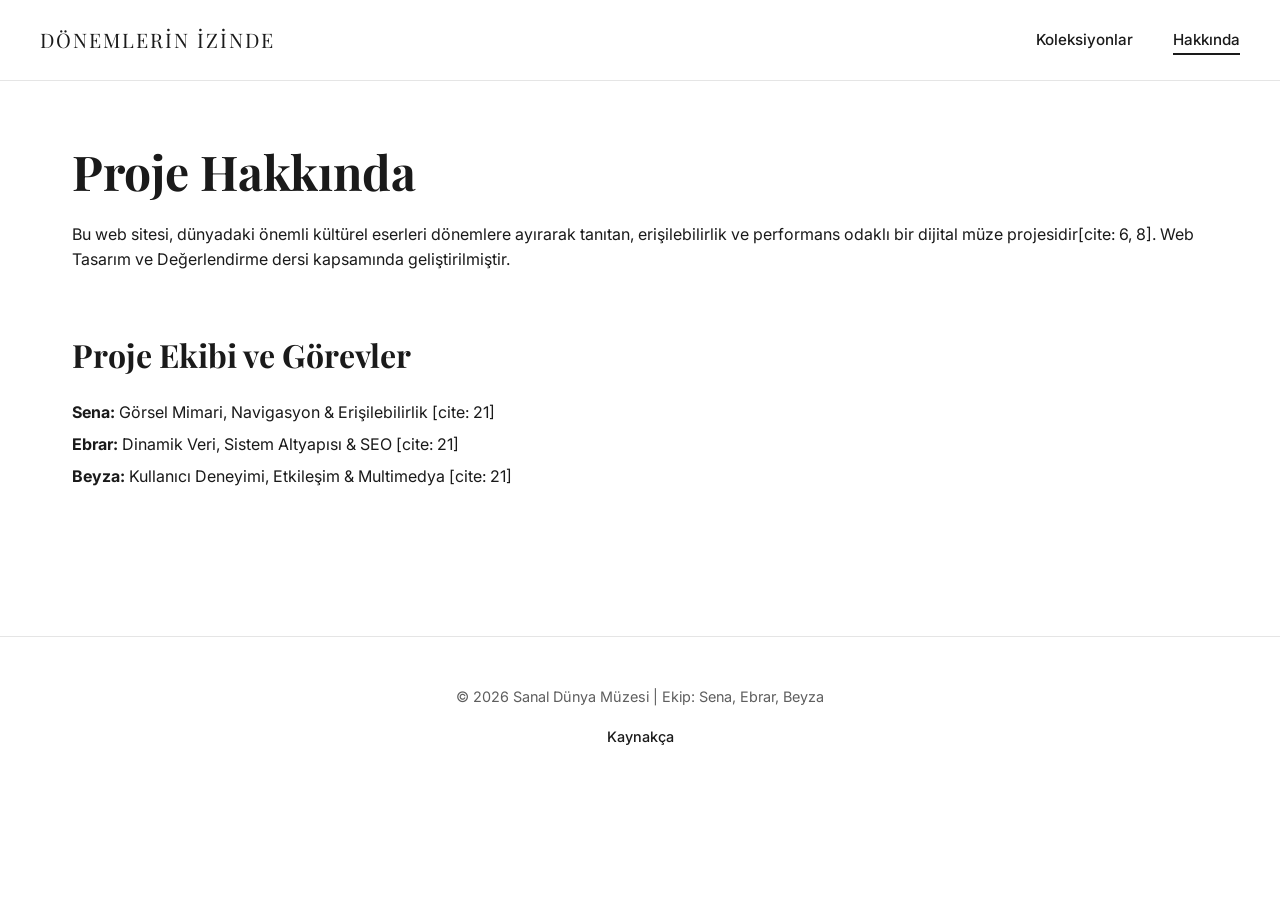
==== about.html @ 8655c143 "feat: HTML iskeleti- CSS tasarımı eklendi" ====
<!DOCTYPE html>
<html lang="tr">
<head>
    <meta charset="UTF-8">
    <meta name="viewport" content="width=device-width, initial-scale=1.0">
    <title>Hakkında - Sanal Dünya Müzesi</title>
    <link rel="stylesheet" href="style.css">
</head>
<body>

    <a href="#main-content" class="skip-link">İçeriğe Atla</a>

    <header class="main-header">
        <nav class="nav-container">
            <div class="logo">DÖNEMLERİN İZİNDE</div>
            <ul class="nav-links">
                <li><a href="index.html">Koleksiyonlar</a></li>
                <li><a href="about.html" class="active">Hakkında</a></li>
            </ul>
        </nav>
    </header>

    <main id="main-content" class="container" style="padding-top: 4rem;">
        
        <section class="about-section">
            <h1 class="serif-title">Proje Hakkında</h1>
            <p class="artifact-description">
                Bu web sitesi, dünyadaki önemli kültürel eserleri dönemlere ayırarak tanıtan, 
                erişilebilirlik ve performans odaklı bir dijital müze projesidir[cite: 6, 8]. 
                Web Tasarım ve Değerlendirme dersi kapsamında geliştirilmiştir.
            </p>
        </section>

        <section class="about-section" style="margin-top: 4rem; margin-bottom: 4rem;">
            <h2 class="serif-title" style="font-size: 2rem;">Proje Ekibi ve Görevler</h2>
            <ul class="team-list" style="list-style: none; margin-top: 1rem; line-height: 2;">
                <li><strong>Sena:</strong> Görsel Mimari, Navigasyon & Erişilebilirlik [cite: 21]</li>
                <li><strong>Ebrar:</strong> Dinamik Veri, Sistem Altyapısı & SEO [cite: 21]</li>
                <li><strong>Beyza:</strong> Kullanıcı Deneyimi, Etkileşim & Multimedya [cite: 21]</li>
            </ul>
        </section>
        
    </main>

    <footer class="footer">
        <div class="container">
            <p>© 2026 Sanal Dünya Müzesi | Ekip: Sena, Ebrar, Beyza</p>
            <div class="footer-links">
                <a href="sources.html">Kaynakça</a>
            </div>
        </div>
    </footer>

</body>
</html>
---- style.css ----
/* ==========================================================================
   1. KÖK DEĞİŞKENLER VE TİPOGRAFİ (Sena'nın Renk ve Font Kararları)
   ========================================================================== */
@import url('https://fonts.googleapis.com/css2?family=Inter:wght@400;500&family=Playfair+Display:wght@600;700&display=swap');

:root {
    /* Renk Paleti: Google Arts & Culture tarzı minimalist ve yüksek kontrastlı */
    --bg-color: #ffffff;         /* Arka plan: Temiz beyaz */
    --text-color: #1a1a1a;       /* Metin: Koyu gri/siyah (Yüksek kontrast) */
    --text-muted: #5e5e5e;       /* Açıklamalar için ikincil gri */
    --border-color: #e5e5e5;     /* Hafif ayırıcı çizgiler */
    --focus-color: #0b57d0;      /* Erişilebilirlik (Focus) için mavi */

    /* Tipografi: Müze hissi için Serif (Başlık), Okunabilirlik için Sans-Serif (Metin) */
    --font-heading: 'Playfair Display', serif;
    --font-body: 'Inter', sans-serif;
}

/* ==========================================================================
   2. SIFIRLAMA (RESET) VE ERİŞİLEBİLİRLİK TEMELLERİ (WCAG)
   ========================================================================== */
* {
    margin: 0;
    padding: 0;
    box-sizing: border-box;
}

body {
    background-color: var(--bg-color);
    color: var(--text-color);
    font-family: var(--font-body);
    font-size: 16px; /* Mobilde okunabilirlik sınırı */
    line-height: 1.6;
    overflow-x: hidden; /* Taşma ve yatay kaydırma kesinlikle yasak */
}

/* Klavye Gezintisi (Focus Stili): Erişilebilirlik puanı için kritik! */
*:focus-visible {
    outline: 3px solid var(--focus-color);
    outline-offset: 4px;
}

/* İçeriğe Atla Linki (Sadece Tab ile basıldığında görünür) */
.skip-link {
    position: absolute;
    top: -100px;
    left: 20px;
    background-color: var(--text-color);
    color: var(--bg-color);
    padding: 12px 24px;
    font-weight: 500;
    z-index: 9999;
    text-decoration: none;
    transition: top 0.3s ease;
}

.skip-link:focus {
    top: 20px;
}

/* ==========================================================================
   3. LAYOUT: HEADER VE HERO (Ana Başlık) ALANI
   ========================================================================== */
.main-header {
    border-bottom: 1px solid var(--border-color);
    padding: 1.5rem 2rem;
}

.nav-container {
    display: flex;
    justify-content: space-between;
    align-items: center;
    max-width: 1200px;
    margin: 0 auto;
}

.logo {
    font-family: var(--font-heading);
    font-size: 1.25rem;
    letter-spacing: 2px;
}

.nav-links {
    list-style: none;
    display: flex;
    gap: 2.5rem;
}

.nav-links a {
    text-decoration: none;
    color: var(--text-color);
    font-weight: 500;
    font-size: 0.95rem;
}

.nav-links a.active {
    border-bottom: 2px solid var(--text-color);
    padding-bottom: 4px;
}

/* Hero Section (Büyük Başlık Alanı - Nefes alan boşluklar) */
.hero-section {
    text-align: center;
    padding: 6rem 2rem 4rem 2rem;
    max-width: 800px;
    margin: 0 auto;
}

.hero-section h1 {
    font-family: var(--font-heading);
    font-size: 3.5rem;
    line-height: 1.2;
    margin-bottom: 1.5rem;
}

.hero-section p {
    color: var(--text-muted);
    font-size: 1.25rem;
}

/* ==========================================================================
   4. GRID YAPISI: DÖNEM KARTLARI (Dinamik İçerik Kutuları)
   ========================================================================== */
.container {
    max-width: 1200px;
    margin: 0 auto;
    padding: 0 2rem 5rem 2rem;
}

#period-grid {
    display: grid;
    grid-template-columns: repeat(auto-fit, minmax(280px, 1fr));
    gap: 3rem; /* Kartlar arası ferah boşluk */
}

/* Kart Tasarımı */
.period-card {
    display: flex;
    flex-direction: column;
}

/* BEYZA İÇİN NOT: 
   Sena burada sadece kartın temel yapısını kurdu. 
   Sen (Beyza) projede istendiği gibi mikro etkileşimleri (.period-card:hover gibi) kendi UX görevlerinde bu sınıfa ekleyeceksin. */

.image-wrapper {
    width: 100%;
    aspect-ratio: 4 / 3; /* Görsellerin standart ve düzenli durmasını sağlar */
    background-color: #f8f8f8; /* Yüklenmeden önceki gri zemin */
    margin-bottom: 1.5rem;
    overflow: hidden;
}

.image-wrapper img {
    width: 100%;
    height: 100%;
    object-fit: cover; /* Resmi yamultmadan kutuya sığdırır */
}

.card-info h2 {
    font-family: var(--font-heading);
    font-size: 1.75rem;
    margin-bottom: 0.5rem;
}

.card-info p {
    color: var(--text-muted);
    margin-bottom: 1rem;
    font-size: 0.95rem;
}

.explore-link {
    text-decoration: none;
    color: var(--text-color);
    font-weight: 500;
    text-transform: uppercase;
    letter-spacing: 1px;
    font-size: 0.85rem;
    border-bottom: 1px solid var(--text-color);
    padding-bottom: 2px;
}

/* ==========================================================================
   5. ALT BİLGİ (FOOTER)
   ========================================================================== */
.footer {
    border-top: 1px solid var(--border-color);
    padding: 3rem 2rem;
    text-align: center;
}

.footer p {
    color: var(--text-muted);
    font-size: 0.9rem;
    margin-bottom: 1rem;
}

.footer-links a {
    color: var(--text-color);
    text-decoration: none;
    font-weight: 500;
    font-size: 0.9rem;
}

/* ==========================================================================
   6. RESPONSIVE (MOBİL UYUM) - PDF'teki "Taşma Yok" Kuralı
   ========================================================================== */

/* Tablet (768px ve altı) */
@media (max-width: 768px) {
    .hero-section {
        padding: 4rem 1rem 3rem 1rem;
    }
    
    .hero-section h1 {
        font-size: 2.5rem;
    }

    #period-grid {
        gap: 2rem;
    }
}

/* Mobil (375px ve altı) */
@media (max-width: 375px) {
    .nav-container {
        flex-direction: column;
        gap: 1rem;
    }

    .hero-section h1 {
        font-size: 2rem;
    }

    .image-wrapper {
        aspect-ratio: 1 / 1; /* Mobilde görselleri kare yapıyoruz */
    }
}
/* ==========================================================================
   7. ESER DETAY SAYFASI (Premium Sol-Sağ Düzeni)
   ========================================================================== */
.back-navigation {
    margin-bottom: 2rem;
}

.btn-back {
    text-decoration: none;
    color: var(--text-muted);
    font-weight: 500;
    transition: color 0.3s ease;
}

.btn-back:hover {
    color: var(--text-color);
}

/* Flexbox ile Sol Görsel - Sağ Metin Düzeni */
.detail-layout {
    display: flex;
    align-items: flex-start;
    gap: 4rem; /* Görsel ile metin arasına çok geniş ve ferah bir boşluk  */
    background-color: var(--card-bg);
    padding: 3rem;
    border-radius: 12px; /* Hafif yuvarlatılmış premium köşeler */
    box-shadow: 0 10px 30px rgba(0,0,0,0.03); /* Çok hafif, zarif bir gölge */
}

/* Sol Görsel Alanı (%50 Genişlik) */
.detail-image {
    flex: 1;
    border-radius: 8px;
    overflow: hidden;
}

.detail-image img {
    width: 100%;
    height: auto;
    display: block;
}

/* Sağ Metin Alanı (%50 Genişlik) */
.detail-content {
    flex: 1;
}

.serif-title {
    font-family: var(--font-heading);
    font-size: 3rem; /* Eser adını kocaman ve ihtişamlı yapıyoruz */
    line-height: 1.1;
    margin-bottom: 1.5rem;
    color: var(--text-color);
}

.artifact-meta {
    margin-bottom: 2rem;
    padding-bottom: 1rem;
    border-bottom: 1px solid var(--border-color); /* Şık bir ayırıcı çizgi */
}

.artifact-meta p {
    font-size: 1.1rem;
    color: var(--text-muted);
    margin-bottom: 0.5rem;
}

.artifact-meta strong {
    color: var(--text-color); /* Vurgu için strong kullanımı [cite: 56] */
}

.artifact-description p {
    font-size: 1.1rem;
    line-height: 1.8; /* Okumayı kolaylaştıran ferah satır aralığı */
    color: var(--text-color);
}

/* Mobil Uyum (Responsive) - PDF Kuralı: Telefondaki yapı bozulmamalı [cite: 41, 42] */
@media (max-width: 900px) {
    .detail-layout {
        flex-direction: column; /* Mobilde görsel üstte, metin altta olacak  */
        padding: 1.5rem;
        gap: 2rem;
    }
}
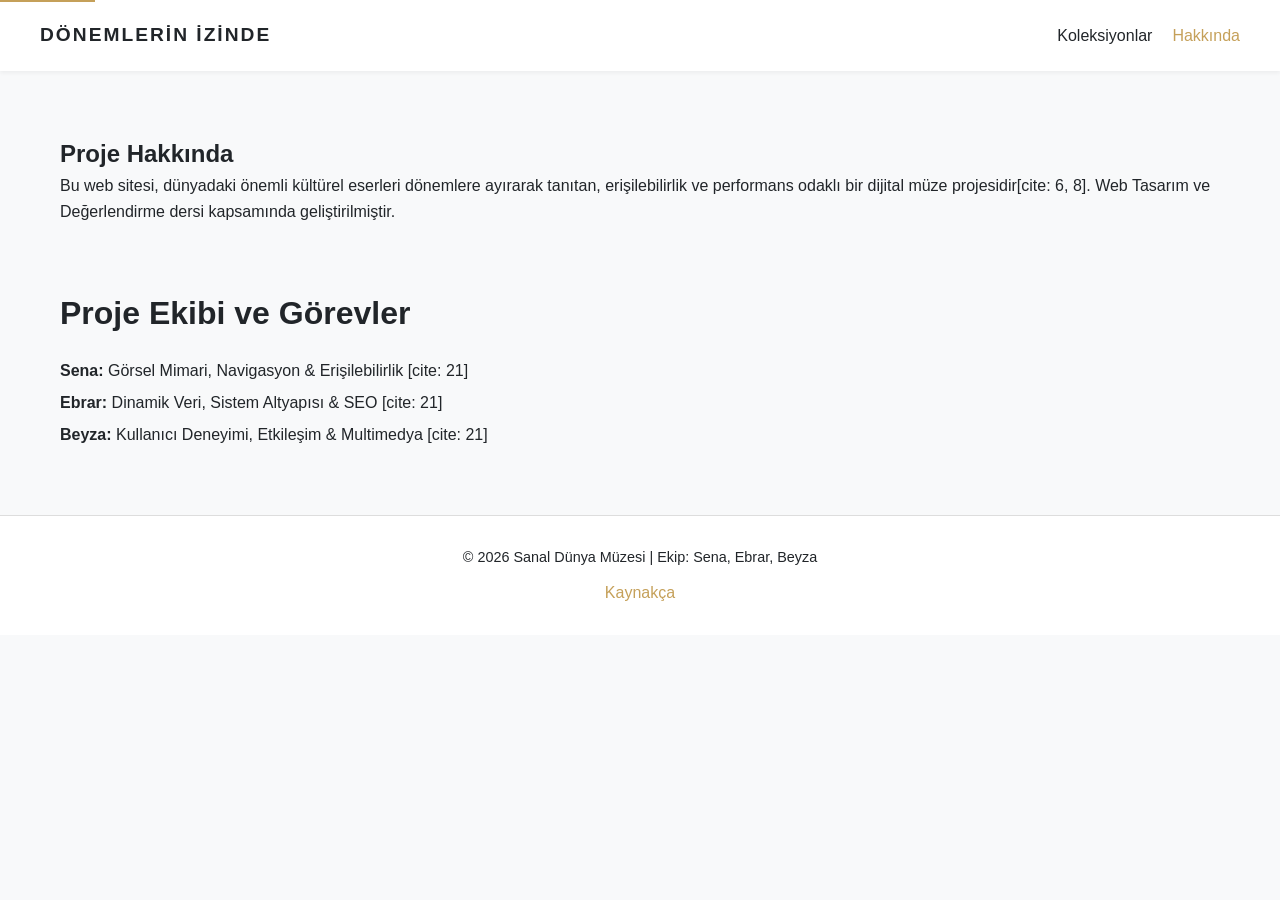
==== commit 6d2dc464: "feat : added images" ====
--- a/about.html
+++ b/about.html
@@ -1,11 +1,13 @@
 <!DOCTYPE html>
 <html lang="tr">
+
 <head>
     <meta charset="UTF-8">
     <meta name="viewport" content="width=device-width, initial-scale=1.0">
     <title>Hakkında - Sanal Dünya Müzesi</title>
     <link rel="stylesheet" href="style.css">
 </head>
+
 <body>
 
     <a href="#main-content" class="skip-link">İçeriğe Atla</a>
@@ -21,12 +23,12 @@
     </header>
 
     <main id="main-content" class="container" style="padding-top: 4rem;">
-        
+
         <section class="about-section">
             <h1 class="serif-title">Proje Hakkında</h1>
             <p class="artifact-description">
-                Bu web sitesi, dünyadaki önemli kültürel eserleri dönemlere ayırarak tanıtan, 
-                erişilebilirlik ve performans odaklı bir dijital müze projesidir[cite: 6, 8]. 
+                Bu web sitesi, dünyadaki önemli kültürel eserleri dönemlere ayırarak tanıtan,
+                erişilebilirlik ve performans odaklı bir dijital müze projesidir[cite: 6, 8].
                 Web Tasarım ve Değerlendirme dersi kapsamında geliştirilmiştir.
             </p>
         </section>
@@ -39,7 +41,7 @@
                 <li><strong>Beyza:</strong> Kullanıcı Deneyimi, Etkileşim & Multimedya [cite: 21]</li>
             </ul>
         </section>
-        
+
     </main>
 
     <footer class="footer">
@@ -52,4 +54,5 @@
     </footer>
 
 </body>
+
 </html>
--- a/style.css
+++ b/style.css
@@ -1,24 +1,16 @@
-/* ==========================================================================
-   1. KÖK DEĞİŞKENLER VE TİPOGRAFİ (Sena'nın Renk ve Font Kararları)
-   ========================================================================== */
-@import url('https://fonts.googleapis.com/css2?family=Inter:wght@400;500&family=Playfair+Display:wght@600;700&display=swap');
-
+/* =========================================
+   DÖNEMLERİN İZİNDE - STYLE.CSS
+   SENA'NIN İSKELETİ & BEYZA'NIN UX DOKUNUŞLARI
+   ========================================= */
+
+/* --- TEMEL AYARLAR VE RENKLER --- */
 :root {
-    /* Renk Paleti: Google Arts & Culture tarzı minimalist ve yüksek kontrastlı */
-    --bg-color: #ffffff;         /* Arka plan: Temiz beyaz */
-    --text-color: #1a1a1a;       /* Metin: Koyu gri/siyah (Yüksek kontrast) */
-    --text-muted: #5e5e5e;       /* Açıklamalar için ikincil gri */
-    --border-color: #e5e5e5;     /* Hafif ayırıcı çizgiler */
-    --focus-color: #0b57d0;      /* Erişilebilirlik (Focus) için mavi */
-
-    /* Tipografi: Müze hissi için Serif (Başlık), Okunabilirlik için Sans-Serif (Metin) */
-    --font-heading: 'Playfair Display', serif;
-    --font-body: 'Inter', sans-serif;
-}
-
-/* ==========================================================================
-   2. SIFIRLAMA (RESET) VE ERİŞİLEBİLİRLİK TEMELLERİ (WCAG)
-   ========================================================================== */
+    --bg-color: #F8F9FA;
+    --text-color: #212529;
+    --card-bg: #FFFFFF;
+    --accent-color: #C5A059;
+}
+
 * {
     margin: 0;
     padding: 0;
@@ -26,44 +18,36 @@
 }
 
 body {
+    font-family: 'Inter', 'Segoe UI', Tahoma, Geneva, Verdana, sans-serif;
     background-color: var(--bg-color);
     color: var(--text-color);
-    font-family: var(--font-body);
-    font-size: 16px; /* Mobilde okunabilirlik sınırı */
     line-height: 1.6;
-    overflow-x: hidden; /* Taşma ve yatay kaydırma kesinlikle yasak */
-}
-
-/* Klavye Gezintisi (Focus Stili): Erişilebilirlik puanı için kritik! */
-*:focus-visible {
-    outline: 3px solid var(--focus-color);
-    outline-offset: 4px;
-}
-
-/* İçeriğe Atla Linki (Sadece Tab ile basıldığında görünür) */
+}
+
+/* --- ERİŞİLEBİLİRLİK (SKIP LINK) --- */
 .skip-link {
     position: absolute;
-    top: -100px;
-    left: 20px;
-    background-color: var(--text-color);
-    color: var(--bg-color);
-    padding: 12px 24px;
-    font-weight: 500;
-    z-index: 9999;
+    top: -40px;
+    left: 0;
+    background: var(--accent-color);
+    color: white;
+    padding: 8px;
+    z-index: 100;
     text-decoration: none;
-    transition: top 0.3s ease;
 }
 
 .skip-link:focus {
-    top: 20px;
-}
-
-/* ==========================================================================
-   3. LAYOUT: HEADER VE HERO (Ana Başlık) ALANI
-   ========================================================================== */
+    top: 0;
+}
+
+/* --- NAVİGASYON (HEADER) --- */
 .main-header {
-    border-bottom: 1px solid var(--border-color);
-    padding: 1.5rem 2rem;
+    background-color: var(--card-bg);
+    padding: 20px 40px;
+    box-shadow: 0 2px 4px rgba(0, 0, 0, 0.05);
+    position: sticky;
+    top: 0;
+    z-index: 10;
 }
 
 .nav-container {
@@ -75,249 +59,596 @@
 }
 
 .logo {
-    font-family: var(--font-heading);
-    font-size: 1.25rem;
+    font-size: 1.2rem;
+    font-weight: bold;
     letter-spacing: 2px;
 }
 
 .nav-links {
     list-style: none;
     display: flex;
-    gap: 2.5rem;
+    gap: 20px;
 }
 
 .nav-links a {
     text-decoration: none;
     color: var(--text-color);
     font-weight: 500;
-    font-size: 0.95rem;
-}
-
+    transition: color 0.2s;
+}
+
+.nav-links a:hover,
 .nav-links a.active {
-    border-bottom: 2px solid var(--text-color);
-    padding-bottom: 4px;
-}
-
-/* Hero Section (Büyük Başlık Alanı - Nefes alan boşluklar) */
+    color: var(--accent-color);
+}
+
+/* --- ANA SAYFA KAHRAMAN ALANI (HERO) --- */
 .hero-section {
     text-align: center;
-    padding: 6rem 2rem 4rem 2rem;
+
     max-width: 800px;
     margin: 0 auto;
 }
 
 .hero-section h1 {
-    font-family: var(--font-heading);
-    font-size: 3.5rem;
-    line-height: 1.2;
-    margin-bottom: 1.5rem;
+    font-size: 1.8rem;
+    margin-bottom: 15px;
+    font-family: 'Georgia', serif;
 }
 
 .hero-section p {
-    color: var(--text-muted);
-    font-size: 1.25rem;
-}
-
-/* ==========================================================================
-   4. GRID YAPISI: DÖNEM KARTLARI (Dinamik İçerik Kutuları)
-   ========================================================================== */
+    font-size: 1rem;
+    color: #555;
+}
+
+/* --- KARTLAR İÇİN IZGARA (GRID) --- */
 .container {
+    width: 100%;
     max-width: 1200px;
     margin: 0 auto;
-    padding: 0 2rem 5rem 2rem;
-}
-
+    padding: 0 20px;
+    display: block;
+}
+
+/* --- BEYZA'NIN UX GÖREVİ: MİKRO ETKİLEŞİMLER (HOVER) --- */
+#period-grid div,
+.card,
+.period-card {
+    background-color: var(--card-bg);
+    border-radius: 8px;
+    overflow: hidden;
+    box-shadow: 0 2px 5px rgba(0, 0, 0, 0.05);
+    transition: transform 0.2s ease, box-shadow 0.2s ease;
+    display: flex;
+    flex-direction: column;
+}
+
+#period-grid div:hover,
+.card:hover,
+.period-card:hover {
+    transform: translateY(-3px);
+    box-shadow: 0 8px 15px rgba(0, 0, 0, 0.08);
+    cursor: pointer;
+}
+
+/* =========================================
+   RESİMLER (İLK ATTIĞIN ORİJİNAL KODLAR - HİÇ DOKUNULMADI)
+   ========================================= */
+#period-grid img,
+.card img,
+.period-card img {
+    width: 100%;
+    height: 250px;
+    object-fit: cover;
+    display: block;
+    border-bottom: 1px solid #EEE;
+}
+
+img[src*="RON"] {
+    object-fit: contain;
+    object-position: 50% 25%;
+    background-color: #FFFFFF;
+    padding: 0px;
+}
+
+img[src*="TRY"] {
+    object-fit: contain;
+    object-position: 50% 27%;
+    background-color: #FFFFFF;
+    padding: 0px;
+}
+
+/* --- KART METİNLERİ --- */
+.card-info {
+    display: flex;
+    flex-direction: column;
+    flex-grow: 1;
+}
+
+#period-grid h2,
+.card h2,
+.period-card h2,
+#period-grid h3,
+.card h3,
+.period-card h3 {
+    padding: 15px 15px 5px 15px;
+    font-size: 1.5rem;
+}
+
+#period-grid p,
+.card p,
+.period-card p {
+    padding: 0 15px 20px 15px;
+    font-size: 1rem;
+    color: #666;
+    flex-grow: 1;
+}
+
+/* --- FOOTER (ALT BİLGİ) --- */
+.footer {
+    background-color: var(--card-bg);
+    text-align: center;
+    padding: 30px 20px;
+    margin-top: 50px;
+    border-top: 1px solid #DDD;
+}
+
+.footer p {
+    margin-bottom: 10px;
+    font-size: 0.9rem;
+}
+
+.footer-links a {
+    text-decoration: none;
+    color: var(--accent-color);
+    margin: 0 5px;
+}
+
+/* --- KEŞFET & İNCELE BUTONU --- */
+.btn-kesfet {
+    display: inline-flex;
+    align-items: center;
+    gap: 8px;
+    padding: 8px 18px;
+    margin: 0 15px 20px 15px;
+    color: #b86a11;
+    text-decoration: none;
+    font-weight: 600;
+    font-size: 14px;
+    border: 1px solid #ccc;
+    border-radius: 20px;
+    transition: all 0.3s ease;
+    align-self: flex-start;
+}
+
+.btn-kesfet:hover {
+    background-color: #965812;
+    color: #ffffff;
+    border-color: #a45b1c;
+}
+
+.btn-kesfet i {
+    transition: transform 0.3s ease;
+}
+
+.btn-kesfet:hover i {
+    transform: translateX(5px);
+}
+
+/* --- GERİ BUTONU HİZALAMASI --- */
+.back-button-container {
+    max-width: 1000px;
+    /* İçerikle birebir aynı hizada olması için güncellendi */
+    margin-top: 20px;
+    padding: 0;
+    display: flex;
+    justify-content: flex-start;
+}
+
+.btn-geri:hover i {
+    transform: translateX(-5px);
+}
+
+/* =========================================
+   ESERLER SAYFASI: 3 - 2 KUSURSUZ DİZİLİM
+   ========================================= */
+@media (min-width: 900px) {
+    #artifact-grid {
+        display: flex !important;
+        flex-wrap: wrap !important;
+        justify-content: center !important;
+        gap: 30px !important;
+    }
+
+    #artifact-grid article {
+        width: calc(33.333% - 20px) !important;
+        max-width: 350px !important;
+    }
+}
+
+/* =========================================
+   RESİMLERİ BİREYSEL OLARAK KAYDIRMA
+   ========================================= */
+img[src*="ZEUS"] {
+    object-position: 50% 20% !important;
+}
+
+img[src*="evet"] {
+    object-position: 50% 40% !important;
+}
+
+img[src*="yeni2"] {
+    object-position: 50% 50% !important;
+}
+
+img[src*="yeni4"] {
+    object-position: 50% 60% !important;
+}
+
+img[src*="sfenks"] {
+    object-position: 50% 80% !important;
+}
+
+img[src*="CO"] {
+    object-position: 50% 24% !important;
+}
+
+img[src*="parthenon"] {
+    object-position: 50% 50% !important;
+}
+
+img[src*="EG"] {
+    object-position: 50% 40% !important;
+}
+
+img[src*="not"] {
+    object-position: 50% 30% !important;
+}
+
+img[src*="gar"] {
+    object-position: 50% 20% !important;
+}
+
+img[src*="mona"] {
+    object-position: 50% 15% !important;
+}
+
+img[src*="davutt"] {
+    object-position: 50% 40% !important;
+}
+
+img[src*="rone"] {
+    object-position: 50% 40% !important;
+}
+
+img[src*="sydney"] {
+    object-position: 50% 90% !important;
+}
+
+
+/* /* =========================================
+   BEYZA'NIN İMZASI: TEK EKRANA CUK OTURAN COMPACT DETAY SAYFASI
+   ========================================= */
+#artifact-detail {
+    width: 100%;
+    padding: 20px 20px 60px 20px;
+    /* Üstteki gereksiz 60px boşluğu 20px'e indirdik */
+}
+
+.kusursuz-ortali-duzen {
+    display: grid;
+    grid-template-columns: 2fr 1fr;
+    gap: 50px;
+    align-items: flex-start;
+    /* EN KRİTİK NOKTA: Her şeyi Geri Dön butonuyla AYNI üst hizadan başlatır, aşağı kaymasını engeller */
+    width: 100%;
+    max-width: 1500px;
+    margin: 0 auto;
+}
+
+/* --- SOL TARAF (İÇTEN KAYDIRMALI YAZILAR) --- */
+.sol-bilgi-alani {
+    width: 100%;
+    max-height: 550px;
+    /* Resimle aynı hizaya çekildi */
+    overflow-y: auto;
+    padding-right: 20px;
+}
+
+/* Scrollbar Tasarımı (Değişmedi, harika duruyor) */
+.sol-bilgi-alani::-webkit-scrollbar {
+    width: 5px;
+}
+
+.sol-bilgi-alani::-webkit-scrollbar-track {
+    background: transparent;
+}
+
+.sol-bilgi-alani::-webkit-scrollbar-thumb {
+    background: #d4a373;
+    border-radius: 10px;
+}
+
+.sol-bilgi-alani::-webkit-scrollbar-thumb:hover {
+    background: #b88a5b;
+}
+
+.eser-kunyesi {
+    font-size: 0.85rem;
+    color: #888;
+    font-weight: 700;
+    letter-spacing: 1.5px;
+    margin-bottom: 8px;
+    text-transform: uppercase;
+    display: block;
+    /* Tam yukarıdan başlaması için */
+}
+
+.eser-ana-baslik {
+    font-size: 2.5rem;
+    /* Başlığı bir tık belirginleştirdik */
+    color: #111;
+    margin-bottom: 20px;
+    line-height: 1.1;
+    font-weight: 800;
+}
+
+.profesyonel-metin-blogu {
+    margin-bottom: 20px;
+}
+
+.profesyonel-metin-blogu h3 {
+    font-size: 0.8rem;
+    color: #222;
+    margin-bottom: 10px;
+    padding-bottom: 5px;
+    border-bottom: 2px solid #d4a373;
+    display: inline-block;
+}
+
+.profesyonel-metin-blogu p {
+    font-size: 1rem;
+    line-height: 1.7;
+    color: #444;
+    text-align: left;
+}
+
+/* --- SAĞ TARAF (KİLİTLENMİŞ, TAŞMAYAN RESİM) --- */
+.sag-gorsel-alani {
+    width: 100%;
+    display: flex;
+    justify-content: center;
+}
+
+.sag-gorsel-alani img {
+    width: 100%;
+    max-width: 600px;
+    height: 450px;
+    /* EN KRİTİK NOKTA 2: Sol alanla milimetrik aynı yüksekliğe KİLİTLEDİK */
+    object-fit: cover;
+    /* Resmi sündürmez, içini croplar */
+    object-position: center top;
+    /* Resmin en can alıcı kısmı üst kısımsa onu odaklar */
+    border-radius: 8px;
+    box-shadow: 0 15px 35px rgba(0, 0, 0, 0.1);
+}
+
+/* =========================================
+   ANA SAYFA: DÖNEM KARTLARI ÖZEL 2'Lİ DİZİLİM (KOMPAKT VE ORTALI)
+   ========================================= */
 #period-grid {
     display: grid;
-    grid-template-columns: repeat(auto-fit, minmax(280px, 1fr));
-    gap: 3rem; /* Kartlar arası ferah boşluk */
-}
-
-/* Kart Tasarımı */
-.period-card {
+    grid-template-columns: repeat(2, 1fr);
+    /* 2'li yan yana düzen */
+    gap: 40px;
+    /* Kartlar arası boşluk */
+    width: 100%;
+    max-width: 1000px;
+    /* İKİNCİ RESİMDEKİ SIR: Ekranı kaplamasını engeller, merkeze toplar */
+    margin: 40px auto 80px auto;
+    /* Sayfayı tam ortalar */
+    padding: 0 20px;
+    /* Dar ekranlarda kenarlara yapışmasını önler */
+}
+
+/* Kartın Dış Çerçevesi */
+#period-grid article.period-card {
+    background-color: var(--card-bg);
+    border-radius: 12px;
+    /* Köşeleri ikinci resimdeki gibi tatlıca yuvarlatır */
+    overflow: hidden;
+    box-shadow: 0 8px 25px rgba(0, 0, 0, 0.06);
+    /* Hafif, kaliteli bir gölge */
     display: flex;
     flex-direction: column;
 }
 
-/* BEYZA İÇİN NOT: 
-   Sena burada sadece kartın temel yapısını kurdu. 
-   Sen (Beyza) projede istendiği gibi mikro etkileşimleri (.period-card:hover gibi) kendi UX görevlerinde bu sınıfa ekleyeceksin. */
-
-.image-wrapper {
-    width: 100%;
-    aspect-ratio: 4 / 3; /* Görsellerin standart ve düzenli durmasını sağlar */
-    background-color: #f8f8f8; /* Yüklenmeden önceki gri zemin */
-    margin-bottom: 1.5rem;
-    overflow: hidden;
-}
-
-.image-wrapper img {
-    width: 100%;
-    height: 100%;
-    object-fit: cover; /* Resmi yamultmadan kutuya sığdırır */
-}
-
-.card-info h2 {
-    font-family: var(--font-heading);
-    font-size: 1.75rem;
-    margin-bottom: 0.5rem;
-}
-
-.card-info p {
-    color: var(--text-muted);
-    margin-bottom: 1rem;
-    font-size: 0.95rem;
-}
-
-.explore-link {
+/* Kart İçindeki Resimler */
+#period-grid img {
+    width: 100%;
+    height: 280px;
+    /* İlk resimdeki devasa boyu kıstık, ikinci resimdeki orana getirdik */
+    object-fit: cover;
+    border-bottom: none;
+    /* Resmin altındaki gereksiz çizgiyi sildik */
+}
+
+/* Yazıların Olduğu Alt Kısım */
+#period-grid .card-info {
+    padding: 30px;
+    /* İkinci resimdeki o ferah iç boşluğu (nefes payını) sağlar */
+    display: flex;
+    flex-direction: column;
+    flex-grow: 1;
+}
+
+#period-grid h2 {
+    font-size: 1.6rem;
+    color: #1a1a1a;
+    margin-bottom: 12px;
+    padding: 0;
+    /* Eski gereksiz boşlukları sildik */
+}
+
+#period-grid p {
+    font-size: 1rem;
+    color: #666;
+    margin-bottom: 25px;
+    /* Butonla yazı arasına mesafe koyar */
+    padding: 0;
+    line-height: 1.6;
+}
+
+/* Keşfet Butonunun Konumu */
+#period-grid .btn-kesfet {
+    margin: 0;
+    /* Butonu sola tam hizalar */
+    align-self: flex-start;
+}
+
+/* =========================================
+   SADECE GERİ DÖN BUTONU (DİĞER HİÇBİR ŞEYİ ETKİLEMEZ)
+   ========================================= */
+
+/* Butonun durduğu satırı diğerlerinden tamamen bağımsız yapıyoruz */
+.back-navigation,
+.back-button-container {
+    width: 100%;
+    max-width: 1000px;
+    display: block;
+    /* Sayfanın geri kalanındaki grid/flex yapılarını KESİNLİKLE bozmaz */
+    text-align: left;
+}
+
+/* Butonun şık "İncele" butonu tasarımı */
+.btn-back {
+    display: inline-flex;
+    align-items: center;
+    padding: 8px 18px;
+    color: #b86a11;
+    /* Temanın şık altın/hardal rengi */
+    background-color: #ffffff;
     text-decoration: none;
-    color: var(--text-color);
-    font-weight: 500;
+    font-weight: 600;
+    font-size: 14px;
+    border: 1px solid #ccc;
+    border-radius: 20px;
+    transition: all 0.3s ease;
+}
+
+/* Fareyle üzerine gelince renk değişimi */
+.btn-back:hover {
+    background-color: #965812;
+    color: #ffffff;
+    border-color: #a45b1c;
+}
+
+/* Mobilde (Telefonda) Alt Alta Düşmesi İçin */
+@media (max-width: 850px) {
+    #period-grid {
+        grid-template-columns: 1fr;
+        max-width: 500px;
+        /* Mobilde çok fazla uzamasını engeller */
+    }
+}
+
+/* =========================================
+   TÜM ESERLER İÇİN COMPACT DETAY SAYFASI
+   ========================================= */
+#artifact-detail {
+    width: 100%;
+    padding: 20px 20px 60px 20px;
+}
+
+.kusursuz-ortali-duzen {
+    display: grid;
+    grid-template-columns: 2fr 1fr;
+    gap: 50px;
+    align-items: flex-start;
+    width: 100%;
+    max-width: 1500px;
+    margin: 0 auto;
+}
+
+/* Sol Taraf (İçten Kaydırmalı Yazı) */
+.sol-bilgi-alani {
+    width: 100%;
+    max-height: 600px;
+    overflow-y: auto;
+    padding-right: 25px;
+    padding-bottom: 20px;
+}
+
+.sol-bilgi-alani::-webkit-scrollbar {
+    width: 5px;
+}
+
+.sol-bilgi-alani::-webkit-scrollbar-track {
+    background: transparent;
+}
+
+.sol-bilgi-alani::-webkit-scrollbar-thumb {
+    background: #d4a373;
+    border-radius: 10px;
+}
+
+.eser-kunyesi {
+    font-size: 0.85rem;
+    color: #888;
+    font-weight: 700;
+    letter-spacing: 1.5px;
+    margin-bottom: 8px;
     text-transform: uppercase;
-    letter-spacing: 1px;
-    font-size: 0.85rem;
-    border-bottom: 1px solid var(--text-color);
-    padding-bottom: 2px;
-}
-
-/* ==========================================================================
-   5. ALT BİLGİ (FOOTER)
-   ========================================================================== */
-.footer {
-    border-top: 1px solid var(--border-color);
-    padding: 3rem 2rem;
-    text-align: center;
-}
-
-.footer p {
-    color: var(--text-muted);
-    font-size: 0.9rem;
-    margin-bottom: 1rem;
-}
-
-.footer-links a {
-    color: var(--text-color);
-    text-decoration: none;
-    font-weight: 500;
-    font-size: 0.9rem;
-}
-
-/* ==========================================================================
-   6. RESPONSIVE (MOBİL UYUM) - PDF'teki "Taşma Yok" Kuralı
-   ========================================================================== */
-
-/* Tablet (768px ve altı) */
-@media (max-width: 768px) {
-    .hero-section {
-        padding: 4rem 1rem 3rem 1rem;
-    }
-    
-    .hero-section h1 {
-        font-size: 2.5rem;
-    }
-
-    #period-grid {
-        gap: 2rem;
-    }
-}
-
-/* Mobil (375px ve altı) */
-@media (max-width: 375px) {
-    .nav-container {
-        flex-direction: column;
-        gap: 1rem;
-    }
-
-    .hero-section h1 {
-        font-size: 2rem;
-    }
-
-    .image-wrapper {
-        aspect-ratio: 1 / 1; /* Mobilde görselleri kare yapıyoruz */
-    }
-}
-/* ==========================================================================
-   7. ESER DETAY SAYFASI (Premium Sol-Sağ Düzeni)
-   ========================================================================== */
-.back-navigation {
-    margin-bottom: 2rem;
-}
-
-.btn-back {
-    text-decoration: none;
-    color: var(--text-muted);
-    font-weight: 500;
-    transition: color 0.3s ease;
-}
-
-.btn-back:hover {
-    color: var(--text-color);
-}
-
-/* Flexbox ile Sol Görsel - Sağ Metin Düzeni */
-.detail-layout {
-    display: flex;
-    align-items: flex-start;
-    gap: 4rem; /* Görsel ile metin arasına çok geniş ve ferah bir boşluk  */
-    background-color: var(--card-bg);
-    padding: 3rem;
-    border-radius: 12px; /* Hafif yuvarlatılmış premium köşeler */
-    box-shadow: 0 10px 30px rgba(0,0,0,0.03); /* Çok hafif, zarif bir gölge */
-}
-
-/* Sol Görsel Alanı (%50 Genişlik) */
-.detail-image {
-    flex: 1;
+    display: block;
+}
+
+.eser-ana-baslik {
+    font-size: 2.5rem;
+    color: #111;
+    margin-bottom: 20px;
+    line-height: 1.1;
+    font-weight: 800;
+}
+
+.profesyonel-metin-blogu h3 {
+    font-size: 0.8rem;
+    color: #222;
+    margin-bottom: 10px;
+    padding-bottom: 5px;
+    border-bottom: 2px solid #d4a373;
+    display: inline-block;
+}
+
+.profesyonel-metin-blogu p {
+    font-size: 1rem;
+    line-height: 1.7;
+    color: #444;
+    text-align: left;
+}
+
+.sag-gorsel-alani img {
+    width: 100%;
+    max-width: 600px;
+    height: 550px;
+    /* Sol taraftaki metin kutusuyla eşitlendi */
+    object-fit: cover;
+    border-radius: 12px;
+    box-shadow: 0 10px 30px rgba(0, 0, 0, 0.15);
+}
+
+/* Sağ Taraf (Kilitli Resim) */
+.sag-gorsel-alani {
+    width: 100%;
+    display: flex;
+    justify-content: center;
+}
+
+.sag-gorsel-alani img {
+    width: 100%;
+    max-width: 600px;
+    height: 450px;
+    object-fit: cover;
+    object-position: center top;
     border-radius: 8px;
-    overflow: hidden;
-}
-
-.detail-image img {
-    width: 100%;
-    height: auto;
-    display: block;
-}
-
-/* Sağ Metin Alanı (%50 Genişlik) */
-.detail-content {
-    flex: 1;
-}
-
-.serif-title {
-    font-family: var(--font-heading);
-    font-size: 3rem; /* Eser adını kocaman ve ihtişamlı yapıyoruz */
-    line-height: 1.1;
-    margin-bottom: 1.5rem;
-    color: var(--text-color);
-}
-
-.artifact-meta {
-    margin-bottom: 2rem;
-    padding-bottom: 1rem;
-    border-bottom: 1px solid var(--border-color); /* Şık bir ayırıcı çizgi */
-}
-
-.artifact-meta p {
-    font-size: 1.1rem;
-    color: var(--text-muted);
-    margin-bottom: 0.5rem;
-}
-
-.artifact-meta strong {
-    color: var(--text-color); /* Vurgu için strong kullanımı [cite: 56] */
-}
-
-.artifact-description p {
-    font-size: 1.1rem;
-    line-height: 1.8; /* Okumayı kolaylaştıran ferah satır aralığı */
-    color: var(--text-color);
-}
-
-/* Mobil Uyum (Responsive) - PDF Kuralı: Telefondaki yapı bozulmamalı [cite: 41, 42] */
-@media (max-width: 900px) {
-    .detail-layout {
-        flex-direction: column; /* Mobilde görsel üstte, metin altta olacak  */
-        padding: 1.5rem;
-        gap: 2rem;
-    }
+    box-shadow: 0 15px 35px rgba(0, 0, 0, 0.1);
 }
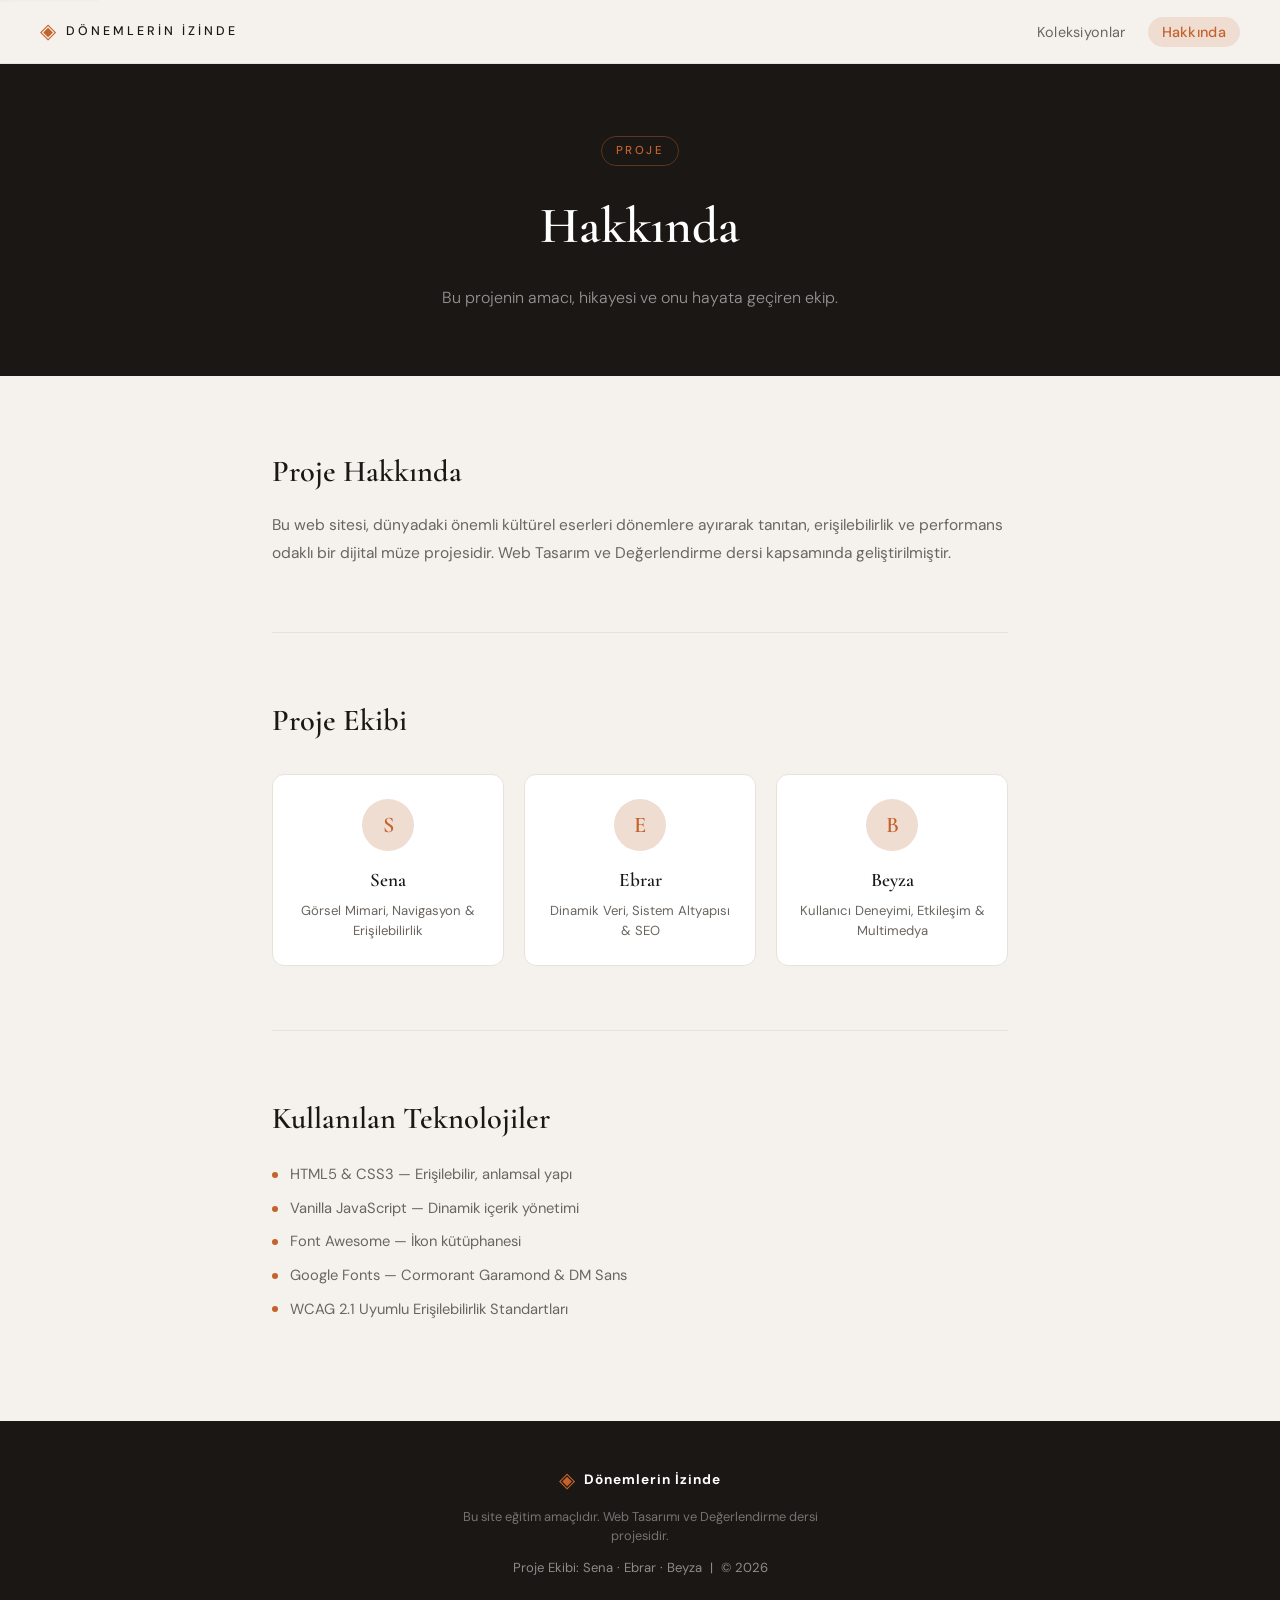
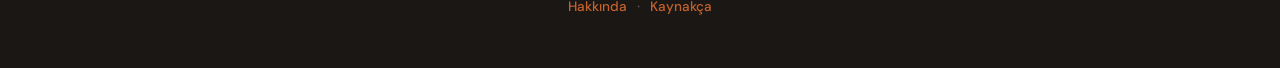
==== commit 1b038a76: "feat:added new features" ====
--- a/about.html
+++ b/about.html
@@ -6,6 +6,143 @@
     <meta name="viewport" content="width=device-width, initial-scale=1.0">
     <title>Hakkında - Sanal Dünya Müzesi</title>
     <link rel="stylesheet" href="style.css">
+    <link rel="preconnect" href="https://fonts.googleapis.com">
+    <link rel="preconnect" href="https://fonts.gstatic.com" crossorigin>
+    <link href="https://fonts.googleapis.com/css2?family=Cormorant+Garamond:ital,wght@0,400;0,600;0,700;1,400&family=DM+Sans:wght@300;400;500&display=swap" rel="stylesheet">
+    <link rel="stylesheet" href="https://cdnjs.cloudflare.com/ajax/libs/font-awesome/6.4.0/css/all.min.css">
+    <style>
+        .page-hero {
+            background-color: var(--text-color);
+            padding: 72px 40px 64px;
+            text-align: center;
+        }
+        .page-hero .page-tag {
+            display: inline-block;
+            font-size: 0.72rem;
+            font-weight: 500;
+            letter-spacing: 2.5px;
+            text-transform: uppercase;
+            color: var(--accent-color);
+            border: 1px solid rgba(196, 98, 45, 0.4);
+            padding: 5px 14px;
+            border-radius: 20px;
+            margin-bottom: 20px;
+        }
+        .page-hero h1 {
+            font-family: var(--font-display);
+            font-size: clamp(2.4rem, 4vw, 3.6rem);
+            font-weight: 600;
+            color: #fff;
+            margin-bottom: 16px;
+        }
+        .page-hero p {
+            font-size: 1rem;
+            color: rgba(255,255,255,0.55);
+            max-width: 520px;
+            margin: 0 auto;
+            font-weight: 300;
+            line-height: 1.7;
+        }
+
+        .about-body {
+            max-width: 800px;
+            margin: 72px auto 100px;
+            padding: 0 32px;
+        }
+
+        .about-section + .about-section {
+            margin-top: 64px;
+            padding-top: 64px;
+            border-top: 1px solid var(--border-color);
+        }
+
+        .about-section h2 {
+            font-family: var(--font-display);
+            font-size: 1.9rem;
+            font-weight: 600;
+            color: var(--text-color);
+            margin-bottom: 16px;
+        }
+
+        .about-section p {
+            font-size: 0.97rem;
+            color: var(--muted-text);
+            line-height: 1.8;
+        }
+
+        .team-grid {
+            display: grid;
+            grid-template-columns: repeat(3, 1fr);
+            gap: 20px;
+            margin-top: 28px;
+        }
+
+        @media (max-width: 640px) {
+            .team-grid { grid-template-columns: 1fr; }
+        }
+
+        .team-card {
+            background: var(--card-bg);
+            border: 1px solid var(--border-color);
+            border-radius: 12px;
+            padding: 24px 20px;
+            text-align: center;
+        }
+
+        .team-avatar {
+            width: 52px;
+            height: 52px;
+            border-radius: 50%;
+            background: var(--accent-light);
+            color: var(--accent-color);
+            font-family: var(--font-display);
+            font-size: 1.4rem;
+            font-weight: 600;
+            display: flex;
+            align-items: center;
+            justify-content: center;
+            margin: 0 auto 14px;
+        }
+
+        .team-card h3 {
+            font-family: var(--font-display);
+            font-size: 1.2rem;
+            font-weight: 600;
+            color: var(--text-color);
+            margin-bottom: 6px;
+        }
+
+        .team-card p {
+            font-size: 0.82rem;
+            color: var(--muted-text);
+            line-height: 1.5;
+        }
+
+        .tech-list {
+            list-style: none;
+            display: flex;
+            flex-direction: column;
+            gap: 10px;
+            margin-top: 20px;
+        }
+
+        .tech-list li {
+            display: flex;
+            align-items: center;
+            gap: 12px;
+            font-size: 0.92rem;
+            color: var(--muted-text);
+        }
+
+        .tech-list li::before {
+            content: '';
+            width: 6px;
+            height: 6px;
+            border-radius: 50%;
+            background: var(--accent-color);
+            flex-shrink: 0;
+        }
+    </style>
 </head>
 
 <body>
@@ -14,7 +151,10 @@
 
     <header class="main-header">
         <nav class="nav-container">
-            <div class="logo">DÖNEMLERİN İZİNDE</div>
+            <a href="index.html" class="logo">
+                <span class="logo-icon">◈</span>
+                <span class="logo-text">DÖNEMLERİN İZİNDE</span>
+            </a>
             <ul class="nav-links">
                 <li><a href="index.html">Koleksiyonlar</a></li>
                 <li><a href="about.html" class="active">Hakkında</a></li>
@@ -22,37 +162,76 @@
         </nav>
     </header>
 
-    <main id="main-content" class="container" style="padding-top: 4rem;">
-
-        <section class="about-section">
-            <h1 class="serif-title">Proje Hakkında</h1>
-            <p class="artifact-description">
-                Bu web sitesi, dünyadaki önemli kültürel eserleri dönemlere ayırarak tanıtan,
-                erişilebilirlik ve performans odaklı bir dijital müze projesidir[cite: 6, 8].
-                Web Tasarım ve Değerlendirme dersi kapsamında geliştirilmiştir.
-            </p>
-        </section>
-
-        <section class="about-section" style="margin-top: 4rem; margin-bottom: 4rem;">
-            <h2 class="serif-title" style="font-size: 2rem;">Proje Ekibi ve Görevler</h2>
-            <ul class="team-list" style="list-style: none; margin-top: 1rem; line-height: 2;">
-                <li><strong>Sena:</strong> Görsel Mimari, Navigasyon & Erişilebilirlik [cite: 21]</li>
-                <li><strong>Ebrar:</strong> Dinamik Veri, Sistem Altyapısı & SEO [cite: 21]</li>
-                <li><strong>Beyza:</strong> Kullanıcı Deneyimi, Etkileşim & Multimedya [cite: 21]</li>
-            </ul>
-        </section>
+    <main id="main-content">
+
+        <div class="page-hero">
+            <div class="page-tag">Proje</div>
+            <h1>Hakkında</h1>
+            <p>Bu projenin amacı, hikayesi ve onu hayata geçiren ekip.</p>
+        </div>
+
+        <div class="about-body">
+
+            <section class="about-section">
+                <h2>Proje Hakkında</h2>
+                <p>
+                    Bu web sitesi, dünyadaki önemli kültürel eserleri dönemlere ayırarak tanıtan,
+                    erişilebilirlik ve performans odaklı bir dijital müze projesidir.
+                    Web Tasarım ve Değerlendirme dersi kapsamında geliştirilmiştir.
+                </p>
+            </section>
+
+            <section class="about-section">
+                <h2>Proje Ekibi</h2>
+                <div class="team-grid">
+                    <div class="team-card">
+                        <div class="team-avatar">S</div>
+                        <h3>Sena</h3>
+                        <p>Görsel Mimari, Navigasyon & Erişilebilirlik</p>
+                    </div>
+                    <div class="team-card">
+                        <div class="team-avatar">E</div>
+                        <h3>Ebrar</h3>
+                        <p>Dinamik Veri, Sistem Altyapısı & SEO</p>
+                    </div>
+                    <div class="team-card">
+                        <div class="team-avatar">B</div>
+                        <h3>Beyza</h3>
+                        <p>Kullanıcı Deneyimi, Etkileşim & Multimedya</p>
+                    </div>
+                </div>
+            </section>
+
+            <section class="about-section">
+                <h2>Kullanılan Teknolojiler</h2>
+                <ul class="tech-list">
+                    <li>HTML5 & CSS3 — Erişilebilir, anlamsal yapı</li>
+                    <li>Vanilla JavaScript — Dinamik içerik yönetimi</li>
+                    <li>Font Awesome — İkon kütüphanesi</li>
+                    <li>Google Fonts — Cormorant Garamond & DM Sans</li>
+                    <li>WCAG 2.1 Uyumlu Erişilebilirlik Standartları</li>
+                </ul>
+            </section>
+
+        </div>
 
     </main>
 
     <footer class="footer">
-        <div class="container">
-            <p>© 2026 Sanal Dünya Müzesi | Ekip: Sena, Ebrar, Beyza</p>
+        <div class="container footer-inner">
+            <div class="footer-brand">
+                <span class="logo-icon">◈</span>
+                <strong>Dönemlerin İzinde</strong>
+            </div>
+            <p class="footer-note">Bu site eğitim amaçlıdır. Web Tasarımı ve Değerlendirme dersi projesidir.</p>
+            <p class="footer-team">Proje Ekibi: Sena · Ebrar · Beyza &nbsp;|&nbsp; © 2026</p>
             <div class="footer-links">
+                <a href="about.html">Hakkında</a>
+                <span>·</span>
                 <a href="sources.html">Kaynakça</a>
             </div>
         </div>
     </footer>
 
 </body>
-
 </html>
--- a/style.css
+++ b/style.css
@@ -1,14 +1,23 @@
 /* =========================================
    DÖNEMLERİN İZİNDE - STYLE.CSS
-   SENA'NIN İSKELETİ & BEYZA'NIN UX DOKUNUŞLARI
    ========================================= */
 
 /* --- TEMEL AYARLAR VE RENKLER --- */
 :root {
-    --bg-color: #F8F9FA;
-    --text-color: #212529;
+    --bg-color: #F5F2EE;
+    --text-color: #1a1714;
     --card-bg: #FFFFFF;
-    --accent-color: #C5A059;
+    --accent-color: #c4622d;
+    --accent-dark: #9e4a1f;
+    --accent-light: #f0ddd2;
+    --border-color: #e8e2da;
+    --muted-text: #6b6560;
+    --font-display: 'Cormorant Garamond', Georgia, serif;
+    --font-body: 'DM Sans', 'Segoe UI', sans-serif;
+}
+
+html {
+    scroll-behavior: smooth;
 }
 
 * {
@@ -18,13 +27,13 @@
 }
 
 body {
-    font-family: 'Inter', 'Segoe UI', Tahoma, Geneva, Verdana, sans-serif;
+    font-family: var(--font-body);
     background-color: var(--bg-color);
     color: var(--text-color);
     line-height: 1.6;
 }
 
-/* --- ERİŞİLEBİLİRLİK (SKIP LINK) --- */
+/* --- ERİŞİLEBİLİRLİK --- */
 .skip-link {
     position: absolute;
     top: -40px;
@@ -36,18 +45,26 @@
     text-decoration: none;
 }
 
-.skip-link:focus {
-    top: 0;
+.skip-link:focus { top: 0; }
+
+a:focus, button:focus {
+    outline: 2px solid var(--accent-color);
+    outline-offset: 2px;
 }
 
 /* --- NAVİGASYON (HEADER) --- */
 .main-header {
-    background-color: var(--card-bg);
-    padding: 20px 40px;
-    box-shadow: 0 2px 4px rgba(0, 0, 0, 0.05);
+    background-color: rgba(245, 242, 238, 0.95);
+    backdrop-filter: blur(12px);
+    -webkit-backdrop-filter: blur(12px);
+    padding: 0 40px;
+    border-bottom: 1px solid var(--border-color);
     position: sticky;
     top: 0;
-    z-index: 10;
+    z-index: 100;
+    height: 64px;
+    display: flex;
+    align-items: center;
 }
 
 .nav-container {
@@ -55,53 +72,201 @@
     justify-content: space-between;
     align-items: center;
     max-width: 1200px;
+    width: 100%;
     margin: 0 auto;
 }
 
 .logo {
-    font-size: 1.2rem;
-    font-weight: bold;
-    letter-spacing: 2px;
+    display: flex;
+    align-items: center;
+    gap: 10px;
+    text-decoration: none;
+    color: inherit;
+}
+
+.logo-icon {
+    font-size: 1.3rem;
+    color: var(--accent-color);
+    line-height: 1;
+}
+
+.logo-text {
+    font-family: var(--font-body);
+    font-size: 0.78rem;
+    font-weight: 500;
+    letter-spacing: 3px;
+    color: var(--text-color);
+    text-transform: uppercase;
 }
 
 .nav-links {
     list-style: none;
     display: flex;
-    gap: 20px;
+    gap: 8px;
+    align-items: center;
 }
 
 .nav-links a {
     text-decoration: none;
+    color: var(--muted-text);
+    font-weight: 400;
+    font-size: 0.9rem;
+    transition: color 0.2s;
+    padding: 6px 14px;
+    border-radius: 20px;
+    letter-spacing: 0.3px;
+}
+
+.nav-links a:hover {
     color: var(--text-color);
-    font-weight: 500;
-    transition: color 0.2s;
-}
-
-.nav-links a:hover,
+    background-color: rgba(0,0,0,0.05);
+}
+
 .nav-links a.active {
     color: var(--accent-color);
-}
-
-/* --- ANA SAYFA KAHRAMAN ALANI (HERO) --- */
+    background-color: var(--accent-light);
+    font-weight: 500;
+}
+
+/* --- HERO ALANI --- */
 .hero-section {
+    position: relative;
+    background-image: url('resimler/Anasayfa.jpg');
+    background-size: cover;
+    background-position: center 30%;
+    min-height: 88vh;
+    display: flex;
+    align-items: center;
+    justify-content: center;
+}
+
+.hero-overlay {
+    position: absolute;
+    inset: 0;
+    background: rgba(10, 8, 5, 0.62);
+}
+
+.hero-content {
+    position: relative;
+    z-index: 2;
+    max-width: 760px;
+    width: 100%;
+    padding: 0 40px;
     text-align: center;
-
-    max-width: 800px;
-    margin: 0 auto;
-}
-
-.hero-section h1 {
-    font-size: 1.8rem;
-    margin-bottom: 15px;
-    font-family: 'Georgia', serif;
-}
-
-.hero-section p {
-    font-size: 1rem;
-    color: #555;
-}
-
-/* --- KARTLAR İÇİN IZGARA (GRID) --- */
+}
+
+.hero-tag {
+    display: inline-flex;
+    align-items: center;
+    gap: 8px;
+    font-family: var(--font-body);
+    font-size: 0.72rem;
+    font-weight: 500;
+    letter-spacing: 2.5px;
+    text-transform: uppercase;
+    color: var(--accent-color);
+    background: rgba(196, 98, 45, 0.15);
+    border: 1px solid rgba(196, 98, 45, 0.35);
+    padding: 6px 14px;
+    border-radius: 20px;
+    margin-bottom: 28px;
+}
+
+.hero-content h1 {
+    font-family: var(--font-display);
+    font-size: clamp(3.2rem, 6vw, 5rem);
+    font-weight: 600;
+    line-height: 1.0;
+    color: #ffffff;
+    margin-bottom: 24px;
+    letter-spacing: -0.5px;
+}
+
+.hero-content h1 em {
+    font-style: italic;
+    color: #d4956a;
+    font-weight: 400;
+}
+
+.hero-content > p {
+    font-size: 1.05rem;
+    color: rgba(255,255,255,0.72);
+    margin-bottom: 40px;
+    font-weight: 300;
+    max-width: 500px;
+    line-height: 1.7;
+    margin-left: auto;
+    margin-right: auto;
+}
+
+/* İstatistikler */
+.hero-stats {
+    display: flex;
+    align-items: center;
+    justify-content: center;
+    gap: 24px;
+    margin-bottom: 44px;
+}
+
+.stat {
+    display: flex;
+    flex-direction: column;
+    gap: 2px;
+}
+
+.stat-num {
+    font-family: var(--font-display);
+    font-size: 2rem;
+    font-weight: 600;
+    color: #ffffff;
+    line-height: 1;
+}
+
+.stat-label {
+    font-size: 0.72rem;
+    letter-spacing: 1.5px;
+    text-transform: uppercase;
+    color: rgba(255,255,255,0.5);
+    font-weight: 400;
+}
+
+.stat-divider {
+    width: 1px;
+    height: 36px;
+    background: rgba(255,255,255,0.2);
+}
+
+/* Buton */
+.hero-btn {
+    display: inline-flex;
+    align-items: center;
+    gap: 10px;
+    padding: 14px 28px;
+    background: var(--accent-color);
+    color: white;
+    font-weight: 500;
+    font-size: 0.9rem;
+    border-radius: 6px;
+    text-decoration: none;
+    transition: background 0.25s, transform 0.2s;
+    letter-spacing: 0.3px;
+}
+
+.hero-btn i {
+    font-size: 0.8rem;
+    transition: transform 0.3s;
+}
+
+.hero-btn:hover {
+    background: var(--accent-dark);
+    transform: translateY(-2px);
+}
+
+.hero-btn:hover i {
+    transform: translateY(3px);
+}
+
+/* --- KARTLAR İÇİN IZGARA --- */
 .container {
     width: 100%;
     max-width: 1200px;
@@ -110,15 +275,16 @@
     display: block;
 }
 
-/* --- BEYZA'NIN UX GÖREVİ: MİKRO ETKİLEŞİMLER (HOVER) --- */
+/* --- KART MİKRO ETKİLEŞİMLER --- */
 #period-grid div,
 .card,
 .period-card {
     background-color: var(--card-bg);
-    border-radius: 8px;
+    border-radius: 10px;
     overflow: hidden;
-    box-shadow: 0 2px 5px rgba(0, 0, 0, 0.05);
-    transition: transform 0.2s ease, box-shadow 0.2s ease;
+    box-shadow: 0 1px 4px rgba(0, 0, 0, 0.06);
+    border: 1px solid var(--border-color);
+    transition: transform 0.25s ease, box-shadow 0.25s ease;
     display: flex;
     flex-direction: column;
 }
@@ -126,14 +292,12 @@
 #period-grid div:hover,
 .card:hover,
 .period-card:hover {
-    transform: translateY(-3px);
-    box-shadow: 0 8px 15px rgba(0, 0, 0, 0.08);
+    transform: translateY(-6px);
+    box-shadow: 0 16px 40px rgba(0, 0, 0, 0.12);
     cursor: pointer;
 }
 
-/* =========================================
-   RESİMLER (İLK ATTIĞIN ORİJİNAL KODLAR - HİÇ DOKUNULMADI)
-   ========================================= */
+/* --- RESİMLER --- */
 #period-grid img,
 .card img,
 .period-card img {
@@ -141,21 +305,19 @@
     height: 250px;
     object-fit: cover;
     display: block;
-    border-bottom: 1px solid #EEE;
+    border-bottom: 1px solid var(--border-color);
 }
 
 img[src*="RON"] {
     object-fit: contain;
     object-position: 50% 25%;
     background-color: #FFFFFF;
-    padding: 0px;
 }
 
 img[src*="TRY"] {
     object-fit: contain;
     object-position: 50% 27%;
     background-color: #FFFFFF;
-    padding: 0px;
 }
 
 /* --- KART METİNLERİ --- */
@@ -165,66 +327,108 @@
     flex-grow: 1;
 }
 
-#period-grid h2,
-.card h2,
-.period-card h2,
-#period-grid h3,
-.card h3,
-.period-card h3 {
+#period-grid h2, .card h2, .period-card h2,
+#period-grid h3, .card h3, .period-card h3 {
     padding: 15px 15px 5px 15px;
     font-size: 1.5rem;
-}
-
-#period-grid p,
-.card p,
-.period-card p {
+    font-family: var(--font-display);
+}
+
+#period-grid p, .card p, .period-card p {
     padding: 0 15px 20px 15px;
-    font-size: 1rem;
-    color: #666;
+    font-size: 0.95rem;
+    color: var(--muted-text);
     flex-grow: 1;
 }
 
-/* --- FOOTER (ALT BİLGİ) --- */
+/* --- FOOTER --- */
 .footer {
-    background-color: var(--card-bg);
+    background-color: var(--text-color);
+    color: rgba(255,255,255,0.7);
     text-align: center;
-    padding: 30px 20px;
-    margin-top: 50px;
-    border-top: 1px solid #DDD;
-}
-
-.footer p {
-    margin-bottom: 10px;
-    font-size: 0.9rem;
+    padding: 48px 20px;
+    margin-top: 80px;
+}
+
+.footer-inner {
+    display: flex;
+    flex-direction: column;
+    align-items: center;
+    gap: 12px;
+    max-width: 600px;
+    margin: 0 auto;
+    padding: 0;
+}
+
+.footer-brand {
+    display: flex;
+    align-items: center;
+    gap: 8px;
+    color: white;
+    font-size: 0.85rem;
+    font-weight: 500;
+    letter-spacing: 1px;
+    margin-bottom: 4px;
+}
+
+.footer-brand .logo-icon {
+    color: var(--accent-color);
+}
+
+.footer-note {
+    font-size: 0.8rem;
+    color: rgba(255,255,255,0.4);
+    max-width: 400px;
+    line-height: 1.5;
+}
+
+.footer-team {
+    font-size: 0.82rem;
+    color: rgba(255,255,255,0.5);
+}
+
+.footer-links {
+    display: flex;
+    align-items: center;
+    gap: 10px;
+    margin-top: 4px;
 }
 
 .footer-links a {
     text-decoration: none;
     color: var(--accent-color);
-    margin: 0 5px;
-}
-
-/* --- KEŞFET & İNCELE BUTONU --- */
+    font-size: 0.85rem;
+    font-weight: 500;
+    transition: opacity 0.2s;
+}
+
+.footer-links a:hover { opacity: 0.75; }
+
+.footer-links span {
+    color: rgba(255,255,255,0.25);
+}
+
+/* --- KEŞFET BUTONU --- */
 .btn-kesfet {
     display: inline-flex;
     align-items: center;
     gap: 8px;
     padding: 8px 18px;
     margin: 0 15px 20px 15px;
-    color: #b86a11;
+    color: var(--accent-color);
     text-decoration: none;
-    font-weight: 600;
-    font-size: 14px;
-    border: 1px solid #ccc;
-    border-radius: 20px;
-    transition: all 0.3s ease;
+    font-weight: 500;
+    font-size: 13px;
+    border: 1px solid var(--accent-color);
+    border-radius: 6px;
+    transition: all 0.25s ease;
     align-self: flex-start;
+    margin-top: auto;
 }
 
 .btn-kesfet:hover {
-    background-color: #965812;
+    background-color: var(--accent-color);
     color: #ffffff;
-    border-color: #a45b1c;
 }
 
 .btn-kesfet i {
@@ -232,26 +436,21 @@
 }
 
 .btn-kesfet:hover i {
-    transform: translateX(5px);
-}
-
-/* --- GERİ BUTONU HİZALAMASI --- */
+    transform: translateX(4px);
+}
+
+/* --- GERİ BUTONU --- */
 .back-button-container {
     max-width: 1000px;
-    /* İçerikle birebir aynı hizada olması için güncellendi */
     margin-top: 20px;
     padding: 0;
     display: flex;
     justify-content: flex-start;
 }
 
-.btn-geri:hover i {
-    transform: translateX(-5px);
-}
-
-/* =========================================
-   ESERLER SAYFASI: 3 - 2 KUSURSUZ DİZİLİM
-   ========================================= */
+.btn-geri:hover i { transform: translateX(-5px); }
+
+/* --- ESERLER SAYFASI GRID --- */
 @media (min-width: 900px) {
     #artifact-grid {
         display: flex !important;
@@ -266,73 +465,26 @@
     }
 }
 
-/* =========================================
-   RESİMLERİ BİREYSEL OLARAK KAYDIRMA
-   ========================================= */
-img[src*="ZEUS"] {
-    object-position: 50% 20% !important;
-}
-
-img[src*="evet"] {
-    object-position: 50% 40% !important;
-}
-
-img[src*="yeni2"] {
-    object-position: 50% 50% !important;
-}
-
-img[src*="yeni4"] {
-    object-position: 50% 60% !important;
-}
-
-img[src*="sfenks"] {
-    object-position: 50% 80% !important;
-}
-
-img[src*="CO"] {
-    object-position: 50% 24% !important;
-}
-
-img[src*="parthenon"] {
-    object-position: 50% 50% !important;
-}
-
-img[src*="EG"] {
-    object-position: 50% 40% !important;
-}
-
-img[src*="not"] {
-    object-position: 50% 30% !important;
-}
-
-img[src*="gar"] {
-    object-position: 50% 20% !important;
-}
-
-img[src*="mona"] {
-    object-position: 50% 15% !important;
-}
-
-img[src*="davutt"] {
-    object-position: 50% 40% !important;
-}
-
-img[src*="rone"] {
-    object-position: 50% 40% !important;
-}
-
-img[src*="sydney"] {
-    object-position: 50% 90% !important;
-}
-
-
-/* /* =========================================
-   BEYZA'NIN İMZASI: TEK EKRANA CUK OTURAN COMPACT DETAY SAYFASI
-   ========================================= */
+/* --- RESİM POZİSYONLARI --- */
+img[src*="ZEUS"] { object-position: 50% 20% !important; }
+img[src*="evet"] { object-position: 50% 40% !important; }
+img[src*="yeni2"] { object-position: 50% 50% !important; }
+img[src*="yeni4"] { object-position: 50% 60% !important; }
+img[src*="sfenks"] { object-position: 50% 80% !important; }
+img[src*="CO"] { object-position: 50% 24% !important; }
+img[src*="parthenon"] { object-position: 50% 50% !important; }
+img[src*="EG"] { object-position: 50% 40% !important; }
+img[src*="not"] { object-position: 50% 30% !important; }
+img[src*="gar"] { object-position: 50% 20% !important; }
+img[src*="mona"] { object-position: 50% 15% !important; }
+img[src*="davutt"] { object-position: 50% 40% !important; }
+img[src*="rone"] { object-position: 50% 40% !important; }
+img[src*="sydney"] { object-position: 50% 90% !important; }
+
+/* --- DETAY SAYFASI --- */
 #artifact-detail {
     width: 100%;
     padding: 20px 20px 60px 20px;
-    /* Üstteki gereksiz 60px boşluğu 20px'e indirdik */
 }
 
 .kusursuz-ortali-duzen {
@@ -340,57 +492,40 @@
     grid-template-columns: 2fr 1fr;
     gap: 50px;
     align-items: flex-start;
-    /* EN KRİTİK NOKTA: Her şeyi Geri Dön butonuyla AYNI üst hizadan başlatır, aşağı kaymasını engeller */
     width: 100%;
     max-width: 1500px;
     margin: 0 auto;
 }
 
-/* --- SOL TARAF (İÇTEN KAYDIRMALI YAZILAR) --- */
 .sol-bilgi-alani {
     width: 100%;
     max-height: 550px;
-    /* Resimle aynı hizaya çekildi */
     overflow-y: auto;
     padding-right: 20px;
 }
 
-/* Scrollbar Tasarımı (Değişmedi, harika duruyor) */
-.sol-bilgi-alani::-webkit-scrollbar {
-    width: 5px;
-}
-
-.sol-bilgi-alani::-webkit-scrollbar-track {
-    background: transparent;
-}
-
-.sol-bilgi-alani::-webkit-scrollbar-thumb {
-    background: #d4a373;
-    border-radius: 10px;
-}
-
-.sol-bilgi-alani::-webkit-scrollbar-thumb:hover {
-    background: #b88a5b;
-}
+.sol-bilgi-alani::-webkit-scrollbar { width: 5px; }
+.sol-bilgi-alani::-webkit-scrollbar-track { background: transparent; }
+.sol-bilgi-alani::-webkit-scrollbar-thumb { background: #d4a373; border-radius: 10px; }
+.sol-bilgi-alani::-webkit-scrollbar-thumb:hover { background: #b88a5b; }
 
 .eser-kunyesi {
-    font-size: 0.85rem;
+    font-size: 0.8rem;
     color: #888;
-    font-weight: 700;
-    letter-spacing: 1.5px;
+    font-weight: 600;
+    letter-spacing: 2px;
     margin-bottom: 8px;
     text-transform: uppercase;
     display: block;
-    /* Tam yukarıdan başlaması için */
 }
 
 .eser-ana-baslik {
+    font-family: var(--font-display);
     font-size: 2.5rem;
-    /* Başlığı bir tık belirginleştirdik */
     color: #111;
     margin-bottom: 20px;
     line-height: 1.1;
-    font-weight: 800;
+    font-weight: 700;
 }
 
 .profesyonel-metin-blogu {
@@ -398,245 +533,23 @@
 }
 
 .profesyonel-metin-blogu h3 {
-    font-size: 0.8rem;
+    font-size: 0.75rem;
     color: #222;
     margin-bottom: 10px;
     padding-bottom: 5px;
     border-bottom: 2px solid #d4a373;
     display: inline-block;
+    letter-spacing: 1px;
+    text-transform: uppercase;
 }
 
 .profesyonel-metin-blogu p {
-    font-size: 1rem;
+    font-size: 0.95rem;
     line-height: 1.7;
     color: #444;
     text-align: left;
 }
 
-/* --- SAĞ TARAF (KİLİTLENMİŞ, TAŞMAYAN RESİM) --- */
-.sag-gorsel-alani {
-    width: 100%;
-    display: flex;
-    justify-content: center;
-}
-
-.sag-gorsel-alani img {
-    width: 100%;
-    max-width: 600px;
-    height: 450px;
-    /* EN KRİTİK NOKTA 2: Sol alanla milimetrik aynı yüksekliğe KİLİTLEDİK */
-    object-fit: cover;
-    /* Resmi sündürmez, içini croplar */
-    object-position: center top;
-    /* Resmin en can alıcı kısmı üst kısımsa onu odaklar */
-    border-radius: 8px;
-    box-shadow: 0 15px 35px rgba(0, 0, 0, 0.1);
-}
-
-/* =========================================
-   ANA SAYFA: DÖNEM KARTLARI ÖZEL 2'Lİ DİZİLİM (KOMPAKT VE ORTALI)
-   ========================================= */
-#period-grid {
-    display: grid;
-    grid-template-columns: repeat(2, 1fr);
-    /* 2'li yan yana düzen */
-    gap: 40px;
-    /* Kartlar arası boşluk */
-    width: 100%;
-    max-width: 1000px;
-    /* İKİNCİ RESİMDEKİ SIR: Ekranı kaplamasını engeller, merkeze toplar */
-    margin: 40px auto 80px auto;
-    /* Sayfayı tam ortalar */
-    padding: 0 20px;
-    /* Dar ekranlarda kenarlara yapışmasını önler */
-}
-
-/* Kartın Dış Çerçevesi */
-#period-grid article.period-card {
-    background-color: var(--card-bg);
-    border-radius: 12px;
-    /* Köşeleri ikinci resimdeki gibi tatlıca yuvarlatır */
-    overflow: hidden;
-    box-shadow: 0 8px 25px rgba(0, 0, 0, 0.06);
-    /* Hafif, kaliteli bir gölge */
-    display: flex;
-    flex-direction: column;
-}
-
-/* Kart İçindeki Resimler */
-#period-grid img {
-    width: 100%;
-    height: 280px;
-    /* İlk resimdeki devasa boyu kıstık, ikinci resimdeki orana getirdik */
-    object-fit: cover;
-    border-bottom: none;
-    /* Resmin altındaki gereksiz çizgiyi sildik */
-}
-
-/* Yazıların Olduğu Alt Kısım */
-#period-grid .card-info {
-    padding: 30px;
-    /* İkinci resimdeki o ferah iç boşluğu (nefes payını) sağlar */
-    display: flex;
-    flex-direction: column;
-    flex-grow: 1;
-}
-
-#period-grid h2 {
-    font-size: 1.6rem;
-    color: #1a1a1a;
-    margin-bottom: 12px;
-    padding: 0;
-    /* Eski gereksiz boşlukları sildik */
-}
-
-#period-grid p {
-    font-size: 1rem;
-    color: #666;
-    margin-bottom: 25px;
-    /* Butonla yazı arasına mesafe koyar */
-    padding: 0;
-    line-height: 1.6;
-}
-
-/* Keşfet Butonunun Konumu */
-#period-grid .btn-kesfet {
-    margin: 0;
-    /* Butonu sola tam hizalar */
-    align-self: flex-start;
-}
-
-/* =========================================
-   SADECE GERİ DÖN BUTONU (DİĞER HİÇBİR ŞEYİ ETKİLEMEZ)
-   ========================================= */
-
-/* Butonun durduğu satırı diğerlerinden tamamen bağımsız yapıyoruz */
-.back-navigation,
-.back-button-container {
-    width: 100%;
-    max-width: 1000px;
-    display: block;
-    /* Sayfanın geri kalanındaki grid/flex yapılarını KESİNLİKLE bozmaz */
-    text-align: left;
-}
-
-/* Butonun şık "İncele" butonu tasarımı */
-.btn-back {
-    display: inline-flex;
-    align-items: center;
-    padding: 8px 18px;
-    color: #b86a11;
-    /* Temanın şık altın/hardal rengi */
-    background-color: #ffffff;
-    text-decoration: none;
-    font-weight: 600;
-    font-size: 14px;
-    border: 1px solid #ccc;
-    border-radius: 20px;
-    transition: all 0.3s ease;
-}
-
-/* Fareyle üzerine gelince renk değişimi */
-.btn-back:hover {
-    background-color: #965812;
-    color: #ffffff;
-    border-color: #a45b1c;
-}
-
-/* Mobilde (Telefonda) Alt Alta Düşmesi İçin */
-@media (max-width: 850px) {
-    #period-grid {
-        grid-template-columns: 1fr;
-        max-width: 500px;
-        /* Mobilde çok fazla uzamasını engeller */
-    }
-}
-
-/* =========================================
-   TÜM ESERLER İÇİN COMPACT DETAY SAYFASI
-   ========================================= */
-#artifact-detail {
-    width: 100%;
-    padding: 20px 20px 60px 20px;
-}
-
-.kusursuz-ortali-duzen {
-    display: grid;
-    grid-template-columns: 2fr 1fr;
-    gap: 50px;
-    align-items: flex-start;
-    width: 100%;
-    max-width: 1500px;
-    margin: 0 auto;
-}
-
-/* Sol Taraf (İçten Kaydırmalı Yazı) */
-.sol-bilgi-alani {
-    width: 100%;
-    max-height: 600px;
-    overflow-y: auto;
-    padding-right: 25px;
-    padding-bottom: 20px;
-}
-
-.sol-bilgi-alani::-webkit-scrollbar {
-    width: 5px;
-}
-
-.sol-bilgi-alani::-webkit-scrollbar-track {
-    background: transparent;
-}
-
-.sol-bilgi-alani::-webkit-scrollbar-thumb {
-    background: #d4a373;
-    border-radius: 10px;
-}
-
-.eser-kunyesi {
-    font-size: 0.85rem;
-    color: #888;
-    font-weight: 700;
-    letter-spacing: 1.5px;
-    margin-bottom: 8px;
-    text-transform: uppercase;
-    display: block;
-}
-
-.eser-ana-baslik {
-    font-size: 2.5rem;
-    color: #111;
-    margin-bottom: 20px;
-    line-height: 1.1;
-    font-weight: 800;
-}
-
-.profesyonel-metin-blogu h3 {
-    font-size: 0.8rem;
-    color: #222;
-    margin-bottom: 10px;
-    padding-bottom: 5px;
-    border-bottom: 2px solid #d4a373;
-    display: inline-block;
-}
-
-.profesyonel-metin-blogu p {
-    font-size: 1rem;
-    line-height: 1.7;
-    color: #444;
-    text-align: left;
-}
-
-.sag-gorsel-alani img {
-    width: 100%;
-    max-width: 600px;
-    height: 550px;
-    /* Sol taraftaki metin kutusuyla eşitlendi */
-    object-fit: cover;
-    border-radius: 12px;
-    box-shadow: 0 10px 30px rgba(0, 0, 0, 0.15);
-}
-
-/* Sağ Taraf (Kilitli Resim) */
 .sag-gorsel-alani {
     width: 100%;
     display: flex;
@@ -651,4 +564,117 @@
     object-position: center top;
     border-radius: 8px;
     box-shadow: 0 15px 35px rgba(0, 0, 0, 0.1);
+}
+
+/* --- ANA SAYFA DÖNEM KARTLARI --- */
+#period-grid {
+    display: grid;
+    grid-template-columns: repeat(2, 1fr);
+    gap: 32px;
+    width: 100%;
+    max-width: 1000px;
+    margin: 56px auto 100px auto;
+    padding: 0 20px;
+}
+
+#period-grid article.period-card {
+    background-color: var(--card-bg);
+    border-radius: 12px;
+    overflow: hidden;
+    border: 1px solid var(--border-color);
+    box-shadow: 0 2px 12px rgba(0, 0, 0, 0.04);
+    display: flex;
+    flex-direction: column;
+}
+
+#period-grid img {
+    width: 100%;
+    height: 280px;
+    object-fit: cover;
+    border-bottom: 1px solid var(--border-color);
+}
+
+#period-grid .card-info {
+    padding: 28px 30px;
+    display: flex;
+    flex-direction: column;
+    flex-grow: 1;
+}
+
+#period-grid h2 {
+    font-family: var(--font-display);
+    font-size: 1.7rem;
+    color: #1a1714;
+    margin-bottom: 10px;
+    padding: 0;
+    font-weight: 600;
+}
+
+#period-grid p {
+    font-size: 0.93rem;
+    color: var(--muted-text);
+    margin-bottom: 24px;
+    padding: 0;
+    line-height: 1.65;
+}
+
+#period-grid .btn-kesfet {
+    margin: 0;
+    align-self: flex-start;
+}
+
+/* --- GERİ BUTONU --- */
+.back-navigation,
+.back-button-container {
+    width: 100%;
+    max-width: 1000px;
+    display: block;
+    text-align: left;
+}
+
+.btn-back {
+    display: inline-flex;
+    align-items: center;
+    padding: 8px 18px;
+    color: var(--accent-color);
+    background-color: #ffffff;
+    text-decoration: none;
+    font-weight: 500;
+    font-size: 13px;
+    border: 1px solid var(--border-color);
+    border-radius: 6px;
+    transition: all 0.25s ease;
+}
+
+.btn-back:hover {
+    background-color: var(--accent-color);
+    color: #ffffff;
+    border-color: var(--accent-color);
+}
+
+/* --- MOBİL --- */
+@media (max-width: 850px) {
+    .main-header {
+        padding: 0 20px;
+    }
+
+    .hero-content {
+        padding: 0 24px;
+        max-width: 100%;
+        margin-left: 0;
+    }
+
+    .hero-section {
+        min-height: 85vh;
+        padding-bottom: 56px;
+    }
+
+    .hero-content h1 {
+        font-size: 2.8rem;
+    }
+
+    #period-grid {
+        grid-template-columns: 1fr;
+        max-width: 500px;
+    }
 }
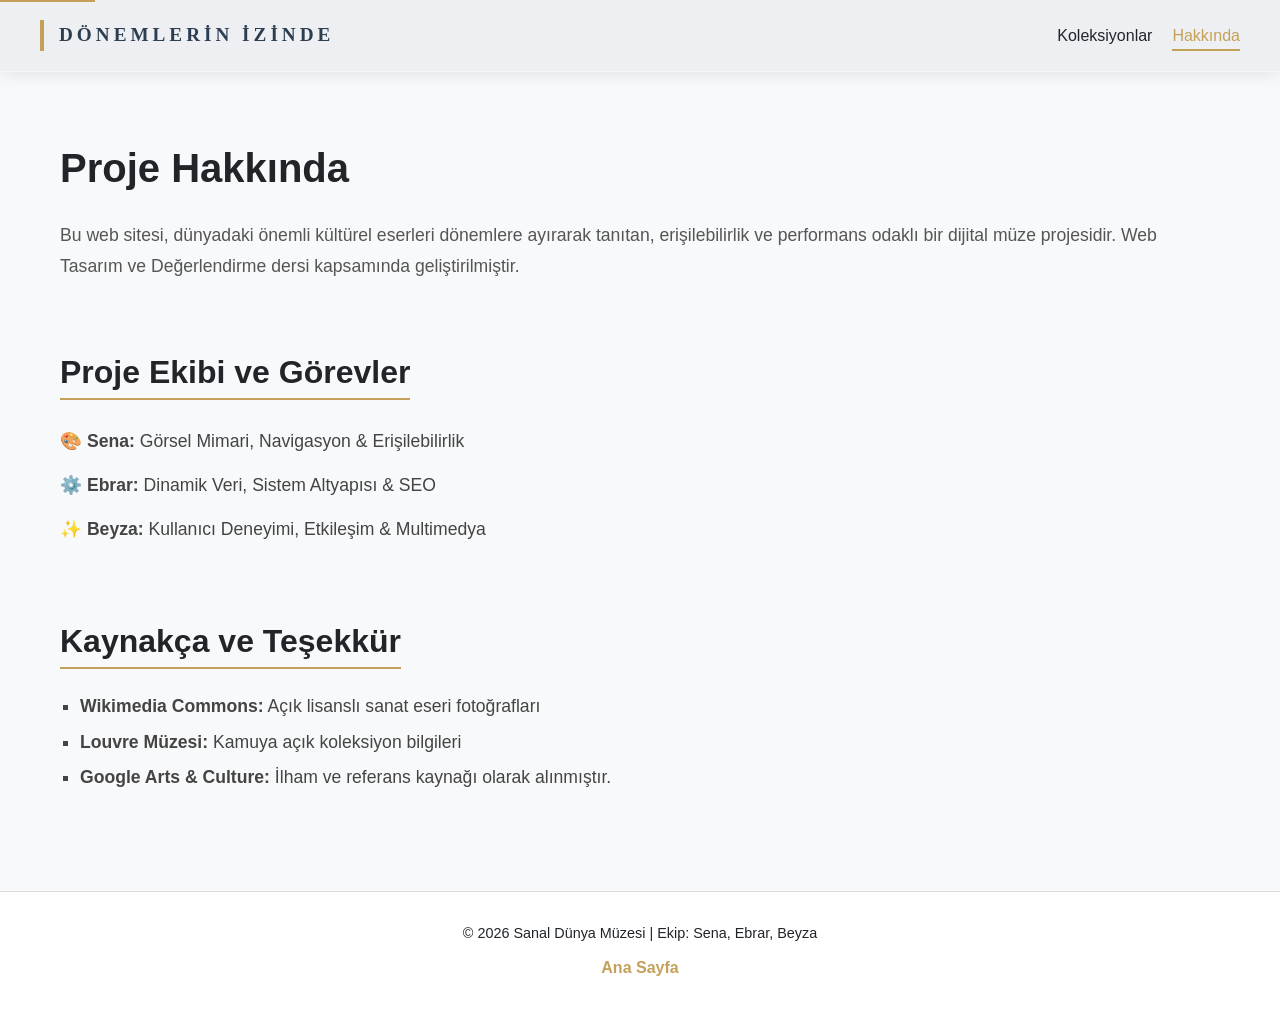
==== commit 1d143a68: "Beyza'nin guncellemeleri" ====
--- a/about.html
+++ b/about.html
@@ -1,237 +1,72 @@
-<!DOCTYPE html>
-<html lang="tr">
-
-<head>
-    <meta charset="UTF-8">
-    <meta name="viewport" content="width=device-width, initial-scale=1.0">
-    <title>Hakkında - Sanal Dünya Müzesi</title>
-    <link rel="stylesheet" href="style.css">
-    <link rel="preconnect" href="https://fonts.googleapis.com">
-    <link rel="preconnect" href="https://fonts.gstatic.com" crossorigin>
-    <link href="https://fonts.googleapis.com/css2?family=Cormorant+Garamond:ital,wght@0,400;0,600;0,700;1,400&family=DM+Sans:wght@300;400;500&display=swap" rel="stylesheet">
-    <link rel="stylesheet" href="https://cdnjs.cloudflare.com/ajax/libs/font-awesome/6.4.0/css/all.min.css">
-    <style>
-        .page-hero {
-            background-color: var(--text-color);
-            padding: 72px 40px 64px;
-            text-align: center;
-        }
-        .page-hero .page-tag {
-            display: inline-block;
-            font-size: 0.72rem;
-            font-weight: 500;
-            letter-spacing: 2.5px;
-            text-transform: uppercase;
-            color: var(--accent-color);
-            border: 1px solid rgba(196, 98, 45, 0.4);
-            padding: 5px 14px;
-            border-radius: 20px;
-            margin-bottom: 20px;
-        }
-        .page-hero h1 {
-            font-family: var(--font-display);
-            font-size: clamp(2.4rem, 4vw, 3.6rem);
-            font-weight: 600;
-            color: #fff;
-            margin-bottom: 16px;
-        }
-        .page-hero p {
-            font-size: 1rem;
-            color: rgba(255,255,255,0.55);
-            max-width: 520px;
-            margin: 0 auto;
-            font-weight: 300;
-            line-height: 1.7;
-        }
-
-        .about-body {
-            max-width: 800px;
-            margin: 72px auto 100px;
-            padding: 0 32px;
-        }
-
-        .about-section + .about-section {
-            margin-top: 64px;
-            padding-top: 64px;
-            border-top: 1px solid var(--border-color);
-        }
-
-        .about-section h2 {
-            font-family: var(--font-display);
-            font-size: 1.9rem;
-            font-weight: 600;
-            color: var(--text-color);
-            margin-bottom: 16px;
-        }
-
-        .about-section p {
-            font-size: 0.97rem;
-            color: var(--muted-text);
-            line-height: 1.8;
-        }
-
-        .team-grid {
-            display: grid;
-            grid-template-columns: repeat(3, 1fr);
-            gap: 20px;
-            margin-top: 28px;
-        }
-
-        @media (max-width: 640px) {
-            .team-grid { grid-template-columns: 1fr; }
-        }
-
-        .team-card {
-            background: var(--card-bg);
-            border: 1px solid var(--border-color);
-            border-radius: 12px;
-            padding: 24px 20px;
-            text-align: center;
-        }
-
-        .team-avatar {
-            width: 52px;
-            height: 52px;
-            border-radius: 50%;
-            background: var(--accent-light);
-            color: var(--accent-color);
-            font-family: var(--font-display);
-            font-size: 1.4rem;
-            font-weight: 600;
-            display: flex;
-            align-items: center;
-            justify-content: center;
-            margin: 0 auto 14px;
-        }
-
-        .team-card h3 {
-            font-family: var(--font-display);
-            font-size: 1.2rem;
-            font-weight: 600;
-            color: var(--text-color);
-            margin-bottom: 6px;
-        }
-
-        .team-card p {
-            font-size: 0.82rem;
-            color: var(--muted-text);
-            line-height: 1.5;
-        }
-
-        .tech-list {
-            list-style: none;
-            display: flex;
-            flex-direction: column;
-            gap: 10px;
-            margin-top: 20px;
-        }
-
-        .tech-list li {
-            display: flex;
-            align-items: center;
-            gap: 12px;
-            font-size: 0.92rem;
-            color: var(--muted-text);
-        }
-
-        .tech-list li::before {
-            content: '';
-            width: 6px;
-            height: 6px;
-            border-radius: 50%;
-            background: var(--accent-color);
-            flex-shrink: 0;
-        }
-    </style>
-</head>
-
-<body>
-
-    <a href="#main-content" class="skip-link">İçeriğe Atla</a>
-
-    <header class="main-header">
-        <nav class="nav-container">
-            <a href="index.html" class="logo">
-                <span class="logo-icon">◈</span>
-                <span class="logo-text">DÖNEMLERİN İZİNDE</span>
-            </a>
-            <ul class="nav-links">
-                <li><a href="index.html">Koleksiyonlar</a></li>
-                <li><a href="about.html" class="active">Hakkında</a></li>
-            </ul>
-        </nav>
-    </header>
-
-    <main id="main-content">
-
-        <div class="page-hero">
-            <div class="page-tag">Proje</div>
-            <h1>Hakkında</h1>
-            <p>Bu projenin amacı, hikayesi ve onu hayata geçiren ekip.</p>
-        </div>
-
-        <div class="about-body">
-
-            <section class="about-section">
-                <h2>Proje Hakkında</h2>
-                <p>
-                    Bu web sitesi, dünyadaki önemli kültürel eserleri dönemlere ayırarak tanıtan,
-                    erişilebilirlik ve performans odaklı bir dijital müze projesidir.
-                    Web Tasarım ve Değerlendirme dersi kapsamında geliştirilmiştir.
-                </p>
-            </section>
-
-            <section class="about-section">
-                <h2>Proje Ekibi</h2>
-                <div class="team-grid">
-                    <div class="team-card">
-                        <div class="team-avatar">S</div>
-                        <h3>Sena</h3>
-                        <p>Görsel Mimari, Navigasyon & Erişilebilirlik</p>
-                    </div>
-                    <div class="team-card">
-                        <div class="team-avatar">E</div>
-                        <h3>Ebrar</h3>
-                        <p>Dinamik Veri, Sistem Altyapısı & SEO</p>
-                    </div>
-                    <div class="team-card">
-                        <div class="team-avatar">B</div>
-                        <h3>Beyza</h3>
-                        <p>Kullanıcı Deneyimi, Etkileşim & Multimedya</p>
-                    </div>
-                </div>
-            </section>
-
-            <section class="about-section">
-                <h2>Kullanılan Teknolojiler</h2>
-                <ul class="tech-list">
-                    <li>HTML5 & CSS3 — Erişilebilir, anlamsal yapı</li>
-                    <li>Vanilla JavaScript — Dinamik içerik yönetimi</li>
-                    <li>Font Awesome — İkon kütüphanesi</li>
-                    <li>Google Fonts — Cormorant Garamond & DM Sans</li>
-                    <li>WCAG 2.1 Uyumlu Erişilebilirlik Standartları</li>
-                </ul>
-            </section>
-
-        </div>
-
-    </main>
-
-    <footer class="footer">
-        <div class="container footer-inner">
-            <div class="footer-brand">
-                <span class="logo-icon">◈</span>
-                <strong>Dönemlerin İzinde</strong>
-            </div>
-            <p class="footer-note">Bu site eğitim amaçlıdır. Web Tasarımı ve Değerlendirme dersi projesidir.</p>
-            <p class="footer-team">Proje Ekibi: Sena · Ebrar · Beyza &nbsp;|&nbsp; © 2026</p>
-            <div class="footer-links">
-                <a href="about.html">Hakkında</a>
-                <span>·</span>
-                <a href="sources.html">Kaynakça</a>
-            </div>
-        </div>
-    </footer>
-
-</body>
+<!DOCTYPE html>
+<html lang="tr">
+
+<head>
+    <meta charset="UTF-8">
+    <meta name="viewport" content="width=device-width, initial-scale=1.0">
+    <title>Hakkında - Sanal Dünya Müzesi</title>
+    <link rel="stylesheet" href="style.css">
+</head>
+
+<body>
+
+    <a href="#main-content" class="skip-link">İçeriğe Atla</a>
+
+    <header class="main-header">
+        <nav class="nav-container">
+            <a href="index.html" class="logo">DÖNEMLERİN İZİNDE</a>
+            <ul class="nav-links">
+                <li><a href="index.html">Koleksiyonlar</a></li>
+                <li><a href="about.html" class="active">Hakkında</a></li>
+            </ul>
+        </nav>
+    </header>
+
+    <main id="main-content" class="container" style="padding-top: 4rem;">
+
+        <section class="about-section">
+            <h1 class="serif-title" style="font-size: 2.5rem; margin-bottom: 20px;">Proje Hakkında</h1>
+            <p class="artifact-description" style="font-size: 1.1rem; color: #555;">
+                Bu web sitesi, dünyadaki önemli kültürel eserleri dönemlere ayırarak tanıtan,
+                erişilebilirlik ve performans odaklı bir dijital müze projesidir.
+                Web Tasarım ve Değerlendirme dersi kapsamında geliştirilmiştir.
+            </p>
+        </section>
+
+        <section class="about-section" style="margin-top: 4rem;">
+            <h2 class="serif-title"
+                style="font-size: 2rem; border-bottom: 2px solid #C5A059; display: inline-block; margin-bottom: 20px;">
+                Proje Ekibi ve Görevler</h2>
+            <ul class="team-list" style="list-style: none; line-height: 2.5; font-size: 1.1rem; color: #444;">
+                <li>🎨 <strong>Sena:</strong> Görsel Mimari, Navigasyon & Erişilebilirlik</li>
+                <li>⚙️ <strong>Ebrar:</strong> Dinamik Veri, Sistem Altyapısı & SEO</li>
+                <li>✨ <strong>Beyza:</strong> Kullanıcı Deneyimi, Etkileşim & Multimedya</li>
+            </ul>
+        </section>
+
+        <!-- KAYNAKÇA BÖLÜMÜ -->
+        <section id="kaynakca" class="about-section" style="margin-top: 4rem; margin-bottom: 6rem;">
+            <h2 class="serif-title"
+                style="font-size: 2rem; border-bottom: 2px solid #C5A059; display: inline-block; margin-bottom: 20px;">
+                Kaynakça ve Teşekkür</h2>
+            <ul style="list-style: square; margin-left: 20px; line-height: 2; color: #444; font-size: 1.1rem;">
+                <li><strong>Wikimedia Commons:</strong> Açık lisanslı sanat eseri fotoğrafları</li>
+                <li><strong>Louvre Müzesi:</strong> Kamuya açık koleksiyon bilgileri</li>
+                <li><strong>Google Arts & Culture:</strong> İlham ve referans kaynağı olarak alınmıştır.</li>
+            </ul>
+        </section>
+
+    </main>
+
+    <footer class="footer">
+        <div class="container">
+            <p>© 2026 Sanal Dünya Müzesi | Ekip: Sena, Ebrar, Beyza</p>
+            <div class="footer-links">
+                <a href="index.html">Ana Sayfa</a>
+            </div>
+        </div>
+    </footer>
+
+</body>
+
 </html>
--- a/style.css
+++ b/style.css
@@ -1,680 +1,564 @@
-/* =========================================
-   DÖNEMLERİN İZİNDE - STYLE.CSS
-   ========================================= */
-
-/* --- TEMEL AYARLAR VE RENKLER --- */
-:root {
-    --bg-color: #F5F2EE;
-    --text-color: #1a1714;
-    --card-bg: #FFFFFF;
-    --accent-color: #c4622d;
-    --accent-dark: #9e4a1f;
-    --accent-light: #f0ddd2;
-    --border-color: #e8e2da;
-    --muted-text: #6b6560;
-    --font-display: 'Cormorant Garamond', Georgia, serif;
-    --font-body: 'DM Sans', 'Segoe UI', sans-serif;
-}
-
-html {
-    scroll-behavior: smooth;
-}
-
-* {
-    margin: 0;
-    padding: 0;
-    box-sizing: border-box;
-}
-
-body {
-    font-family: var(--font-body);
-    background-color: var(--bg-color);
-    color: var(--text-color);
-    line-height: 1.6;
-}
-
-/* --- ERİŞİLEBİLİRLİK --- */
-.skip-link {
-    position: absolute;
-    top: -40px;
-    left: 0;
-    background: var(--accent-color);
-    color: white;
-    padding: 8px;
-    z-index: 100;
-    text-decoration: none;
-}
-
-.skip-link:focus { top: 0; }
-
-a:focus, button:focus {
-    outline: 2px solid var(--accent-color);
-    outline-offset: 2px;
-}
-
-/* --- NAVİGASYON (HEADER) --- */
-.main-header {
-    background-color: rgba(245, 242, 238, 0.95);
-    backdrop-filter: blur(12px);
-    -webkit-backdrop-filter: blur(12px);
-    padding: 0 40px;
-    border-bottom: 1px solid var(--border-color);
-    position: sticky;
-    top: 0;
-    z-index: 100;
-    height: 64px;
-    display: flex;
-    align-items: center;
-}
-
-.nav-container {
-    display: flex;
-    justify-content: space-between;
-    align-items: center;
-    max-width: 1200px;
-    width: 100%;
-    margin: 0 auto;
-}
-
-.logo {
-    display: flex;
-    align-items: center;
-    gap: 10px;
-    text-decoration: none;
-    color: inherit;
-}
-
-.logo-icon {
-    font-size: 1.3rem;
-    color: var(--accent-color);
-    line-height: 1;
-}
-
-.logo-text {
-    font-family: var(--font-body);
-    font-size: 0.78rem;
-    font-weight: 500;
-    letter-spacing: 3px;
-    color: var(--text-color);
-    text-transform: uppercase;
-}
-
-.nav-links {
-    list-style: none;
-    display: flex;
-    gap: 8px;
-    align-items: center;
-}
-
-.nav-links a {
-    text-decoration: none;
-    color: var(--muted-text);
-    font-weight: 400;
-    font-size: 0.9rem;
-    transition: color 0.2s;
-    padding: 6px 14px;
-    border-radius: 20px;
-    letter-spacing: 0.3px;
-}
-
-.nav-links a:hover {
-    color: var(--text-color);
-    background-color: rgba(0,0,0,0.05);
-}
-
-.nav-links a.active {
-    color: var(--accent-color);
-    background-color: var(--accent-light);
-    font-weight: 500;
-}
-
-/* --- HERO ALANI --- */
-.hero-section {
-    position: relative;
-    background-image: url('resimler/Anasayfa.jpg');
-    background-size: cover;
-    background-position: center 30%;
-    min-height: 88vh;
-    display: flex;
-    align-items: center;
-    justify-content: center;
-}
-
-.hero-overlay {
-    position: absolute;
-    inset: 0;
-    background: rgba(10, 8, 5, 0.62);
-}
-
-.hero-content {
-    position: relative;
-    z-index: 2;
-    max-width: 760px;
-    width: 100%;
-    padding: 0 40px;
-    text-align: center;
-}
-
-.hero-tag {
-    display: inline-flex;
-    align-items: center;
-    gap: 8px;
-    font-family: var(--font-body);
-    font-size: 0.72rem;
-    font-weight: 500;
-    letter-spacing: 2.5px;
-    text-transform: uppercase;
-    color: var(--accent-color);
-    background: rgba(196, 98, 45, 0.15);
-    border: 1px solid rgba(196, 98, 45, 0.35);
-    padding: 6px 14px;
-    border-radius: 20px;
-    margin-bottom: 28px;
-}
-
-.hero-content h1 {
-    font-family: var(--font-display);
-    font-size: clamp(3.2rem, 6vw, 5rem);
-    font-weight: 600;
-    line-height: 1.0;
-    color: #ffffff;
-    margin-bottom: 24px;
-    letter-spacing: -0.5px;
-}
-
-.hero-content h1 em {
-    font-style: italic;
-    color: #d4956a;
-    font-weight: 400;
-}
-
-.hero-content > p {
-    font-size: 1.05rem;
-    color: rgba(255,255,255,0.72);
-    margin-bottom: 40px;
-    font-weight: 300;
-    max-width: 500px;
-    line-height: 1.7;
-    margin-left: auto;
-    margin-right: auto;
-}
-
-/* İstatistikler */
-.hero-stats {
-    display: flex;
-    align-items: center;
-    justify-content: center;
-    gap: 24px;
-    margin-bottom: 44px;
-}
-
-.stat {
-    display: flex;
-    flex-direction: column;
-    gap: 2px;
-}
-
-.stat-num {
-    font-family: var(--font-display);
-    font-size: 2rem;
-    font-weight: 600;
-    color: #ffffff;
-    line-height: 1;
-}
-
-.stat-label {
-    font-size: 0.72rem;
-    letter-spacing: 1.5px;
-    text-transform: uppercase;
-    color: rgba(255,255,255,0.5);
-    font-weight: 400;
-}
-
-.stat-divider {
-    width: 1px;
-    height: 36px;
-    background: rgba(255,255,255,0.2);
-}
-
-/* Buton */
-.hero-btn {
-    display: inline-flex;
-    align-items: center;
-    gap: 10px;
-    padding: 14px 28px;
-    background: var(--accent-color);
-    color: white;
-    font-weight: 500;
-    font-size: 0.9rem;
-    border-radius: 6px;
-    text-decoration: none;
-    transition: background 0.25s, transform 0.2s;
-    letter-spacing: 0.3px;
-}
-
-.hero-btn i {
-    font-size: 0.8rem;
-    transition: transform 0.3s;
-}
-
-.hero-btn:hover {
-    background: var(--accent-dark);
-    transform: translateY(-2px);
-}
-
-.hero-btn:hover i {
-    transform: translateY(3px);
-}
-
-/* --- KARTLAR İÇİN IZGARA --- */
-.container {
-    width: 100%;
-    max-width: 1200px;
-    margin: 0 auto;
-    padding: 0 20px;
-    display: block;
-}
-
-/* --- KART MİKRO ETKİLEŞİMLER --- */
-#period-grid div,
-.card,
-.period-card {
-    background-color: var(--card-bg);
-    border-radius: 10px;
-    overflow: hidden;
-    box-shadow: 0 1px 4px rgba(0, 0, 0, 0.06);
-    border: 1px solid var(--border-color);
-    transition: transform 0.25s ease, box-shadow 0.25s ease;
-    display: flex;
-    flex-direction: column;
-}
-
-#period-grid div:hover,
-.card:hover,
-.period-card:hover {
-    transform: translateY(-6px);
-    box-shadow: 0 16px 40px rgba(0, 0, 0, 0.12);
-    cursor: pointer;
-}
-
-/* --- RESİMLER --- */
-#period-grid img,
-.card img,
-.period-card img {
-    width: 100%;
-    height: 250px;
-    object-fit: cover;
-    display: block;
-    border-bottom: 1px solid var(--border-color);
-}
-
-img[src*="RON"] {
-    object-fit: contain;
-    object-position: 50% 25%;
-    background-color: #FFFFFF;
-}
-
-img[src*="TRY"] {
-    object-fit: contain;
-    object-position: 50% 27%;
-    background-color: #FFFFFF;
-}
-
-/* --- KART METİNLERİ --- */
-.card-info {
-    display: flex;
-    flex-direction: column;
-    flex-grow: 1;
-}
-
-#period-grid h2, .card h2, .period-card h2,
-#period-grid h3, .card h3, .period-card h3 {
-    padding: 15px 15px 5px 15px;
-    font-size: 1.5rem;
-    font-family: var(--font-display);
-}
-
-#period-grid p, .card p, .period-card p {
-    padding: 0 15px 20px 15px;
-    font-size: 0.95rem;
-    color: var(--muted-text);
-    flex-grow: 1;
-}
-
-/* --- FOOTER --- */
-.footer {
-    background-color: var(--text-color);
-    color: rgba(255,255,255,0.7);
-    text-align: center;
-    padding: 48px 20px;
-    margin-top: 80px;
-}
-
-.footer-inner {
-    display: flex;
-    flex-direction: column;
-    align-items: center;
-    gap: 12px;
-    max-width: 600px;
-    margin: 0 auto;
-    padding: 0;
-}
-
-.footer-brand {
-    display: flex;
-    align-items: center;
-    gap: 8px;
-    color: white;
-    font-size: 0.85rem;
-    font-weight: 500;
-    letter-spacing: 1px;
-    margin-bottom: 4px;
-}
-
-.footer-brand .logo-icon {
-    color: var(--accent-color);
-}
-
-.footer-note {
-    font-size: 0.8rem;
-    color: rgba(255,255,255,0.4);
-    max-width: 400px;
-    line-height: 1.5;
-}
-
-.footer-team {
-    font-size: 0.82rem;
-    color: rgba(255,255,255,0.5);
-}
-
-.footer-links {
-    display: flex;
-    align-items: center;
-    gap: 10px;
-    margin-top: 4px;
-}
-
-.footer-links a {
-    text-decoration: none;
-    color: var(--accent-color);
-    font-size: 0.85rem;
-    font-weight: 500;
-    transition: opacity 0.2s;
-}
-
-.footer-links a:hover { opacity: 0.75; }
-
-.footer-links span {
-    color: rgba(255,255,255,0.25);
-}
-
-/* --- KEŞFET BUTONU --- */
-.btn-kesfet {
-    display: inline-flex;
-    align-items: center;
-    gap: 8px;
-    padding: 8px 18px;
-    margin: 0 15px 20px 15px;
-    color: var(--accent-color);
-    text-decoration: none;
-    font-weight: 500;
-    font-size: 13px;
-    border: 1px solid var(--accent-color);
-    border-radius: 6px;
-    transition: all 0.25s ease;
-    align-self: flex-start;
-    margin-top: auto;
-}
-
-.btn-kesfet:hover {
-    background-color: var(--accent-color);
-    color: #ffffff;
-}
-
-.btn-kesfet i {
-    transition: transform 0.3s ease;
-}
-
-.btn-kesfet:hover i {
-    transform: translateX(4px);
-}
-
-/* --- GERİ BUTONU --- */
-.back-button-container {
-    max-width: 1000px;
-    margin-top: 20px;
-    padding: 0;
-    display: flex;
-    justify-content: flex-start;
-}
-
-.btn-geri:hover i { transform: translateX(-5px); }
-
-/* --- ESERLER SAYFASI GRID --- */
-@media (min-width: 900px) {
-    #artifact-grid {
-        display: flex !important;
-        flex-wrap: wrap !important;
-        justify-content: center !important;
-        gap: 30px !important;
-    }
-
-    #artifact-grid article {
-        width: calc(33.333% - 20px) !important;
-        max-width: 350px !important;
-    }
-}
-
-/* --- RESİM POZİSYONLARI --- */
-img[src*="ZEUS"] { object-position: 50% 20% !important; }
-img[src*="evet"] { object-position: 50% 40% !important; }
-img[src*="yeni2"] { object-position: 50% 50% !important; }
-img[src*="yeni4"] { object-position: 50% 60% !important; }
-img[src*="sfenks"] { object-position: 50% 80% !important; }
-img[src*="CO"] { object-position: 50% 24% !important; }
-img[src*="parthenon"] { object-position: 50% 50% !important; }
-img[src*="EG"] { object-position: 50% 40% !important; }
-img[src*="not"] { object-position: 50% 30% !important; }
-img[src*="gar"] { object-position: 50% 20% !important; }
-img[src*="mona"] { object-position: 50% 15% !important; }
-img[src*="davutt"] { object-position: 50% 40% !important; }
-img[src*="rone"] { object-position: 50% 40% !important; }
-img[src*="sydney"] { object-position: 50% 90% !important; }
-
-/* --- DETAY SAYFASI --- */
-#artifact-detail {
-    width: 100%;
-    padding: 20px 20px 60px 20px;
-}
-
-.kusursuz-ortali-duzen {
-    display: grid;
-    grid-template-columns: 2fr 1fr;
-    gap: 50px;
-    align-items: flex-start;
-    width: 100%;
-    max-width: 1500px;
-    margin: 0 auto;
-}
-
-.sol-bilgi-alani {
-    width: 100%;
-    max-height: 550px;
-    overflow-y: auto;
-    padding-right: 20px;
-}
-
-.sol-bilgi-alani::-webkit-scrollbar { width: 5px; }
-.sol-bilgi-alani::-webkit-scrollbar-track { background: transparent; }
-.sol-bilgi-alani::-webkit-scrollbar-thumb { background: #d4a373; border-radius: 10px; }
-.sol-bilgi-alani::-webkit-scrollbar-thumb:hover { background: #b88a5b; }
-
-.eser-kunyesi {
-    font-size: 0.8rem;
-    color: #888;
-    font-weight: 600;
-    letter-spacing: 2px;
-    margin-bottom: 8px;
-    text-transform: uppercase;
-    display: block;
-}
-
-.eser-ana-baslik {
-    font-family: var(--font-display);
-    font-size: 2.5rem;
-    color: #111;
-    margin-bottom: 20px;
-    line-height: 1.1;
-    font-weight: 700;
-}
-
-.profesyonel-metin-blogu {
-    margin-bottom: 20px;
-}
-
-.profesyonel-metin-blogu h3 {
-    font-size: 0.75rem;
-    color: #222;
-    margin-bottom: 10px;
-    padding-bottom: 5px;
-    border-bottom: 2px solid #d4a373;
-    display: inline-block;
-    letter-spacing: 1px;
-    text-transform: uppercase;
-}
-
-.profesyonel-metin-blogu p {
-    font-size: 0.95rem;
-    line-height: 1.7;
-    color: #444;
-    text-align: left;
-}
-
-.sag-gorsel-alani {
-    width: 100%;
-    display: flex;
-    justify-content: center;
-}
-
-.sag-gorsel-alani img {
-    width: 100%;
-    max-width: 600px;
-    height: 450px;
-    object-fit: cover;
-    object-position: center top;
-    border-radius: 8px;
-    box-shadow: 0 15px 35px rgba(0, 0, 0, 0.1);
-}
-
-/* --- ANA SAYFA DÖNEM KARTLARI --- */
-#period-grid {
-    display: grid;
-    grid-template-columns: repeat(2, 1fr);
-    gap: 32px;
-    width: 100%;
-    max-width: 1000px;
-    margin: 56px auto 100px auto;
-    padding: 0 20px;
-}
-
-#period-grid article.period-card {
-    background-color: var(--card-bg);
-    border-radius: 12px;
-    overflow: hidden;
-    border: 1px solid var(--border-color);
-    box-shadow: 0 2px 12px rgba(0, 0, 0, 0.04);
-    display: flex;
-    flex-direction: column;
-}
-
-#period-grid img {
-    width: 100%;
-    height: 280px;
-    object-fit: cover;
-    border-bottom: 1px solid var(--border-color);
-}
-
-#period-grid .card-info {
-    padding: 28px 30px;
-    display: flex;
-    flex-direction: column;
-    flex-grow: 1;
-}
-
-#period-grid h2 {
-    font-family: var(--font-display);
-    font-size: 1.7rem;
-    color: #1a1714;
-    margin-bottom: 10px;
-    padding: 0;
-    font-weight: 600;
-}
-
-#period-grid p {
-    font-size: 0.93rem;
-    color: var(--muted-text);
-    margin-bottom: 24px;
-    padding: 0;
-    line-height: 1.65;
-}
-
-#period-grid .btn-kesfet {
-    margin: 0;
-    align-self: flex-start;
-}
-
-/* --- GERİ BUTONU --- */
-.back-navigation,
-.back-button-container {
-    width: 100%;
-    max-width: 1000px;
-    display: block;
-    text-align: left;
-}
-
-.btn-back {
-    display: inline-flex;
-    align-items: center;
-    padding: 8px 18px;
-    color: var(--accent-color);
-    background-color: #ffffff;
-    text-decoration: none;
-    font-weight: 500;
-    font-size: 13px;
-    border: 1px solid var(--border-color);
-    border-radius: 6px;
-    transition: all 0.25s ease;
-}
-
-.btn-back:hover {
-    background-color: var(--accent-color);
-    color: #ffffff;
-    border-color: var(--accent-color);
-}
-
-/* --- MOBİL --- */
-@media (max-width: 850px) {
-    .main-header {
-        padding: 0 20px;
-    }
-
-    .hero-content {
-        padding: 0 24px;
-        max-width: 100%;
-        margin-left: 0;
-    }
-
-    .hero-section {
-        min-height: 85vh;
-        padding-bottom: 56px;
-    }
-
-    .hero-content h1 {
-        font-size: 2.8rem;
-    }
-
-    #period-grid {
-        grid-template-columns: 1fr;
-        max-width: 500px;
-    }
+/* =========================================
+   DÖNEMLERİN İZİNDE - STYLE.CSS
+   SENA'NIN İSKELETİ & BEYZA'NIN UX DOKUNUŞLARI
+   ========================================= */
+
+/* --- TEMEL AYARLAR VE RENKLER --- */
+:root {
+    --bg-color: #F8F9FA;
+    --text-color: #212529;
+    --card-bg: #FFFFFF;
+    --accent-color: #C5A059;
+}
+
+html {
+    scroll-behavior: smooth;
+}
+
+* {
+    margin: 0;
+    padding: 0;
+    box-sizing: border-box;
+}
+
+body {
+    font-family: 'Inter', 'Segoe UI', Tahoma, Geneva, Verdana, sans-serif;
+    background-color: var(--bg-color);
+    color: var(--text-color);
+    line-height: 1.6;
+}
+
+/* --- ERİŞİLEBİLİRLİK (SKIP LINK & FOCUS) --- */
+.skip-link {
+    position: absolute;
+    top: -40px;
+    left: 0;
+    background: var(--accent-color);
+    color: white;
+    padding: 8px;
+    z-index: 10000;
+    text-decoration: none;
+    transition: top 0.3s;
+}
+
+.skip-link:focus {
+    top: 0;
+}
+
+a:focus,
+button:focus {
+    outline: 3px solid var(--accent-color);
+    outline-offset: 2px;
+}
+
+/* --- NAVİGASYON (HEADER) --- */
+/* --- NAVİGASYON (HEADER) - BUZLU CAM EFEKTİ --- */
+/* --- NAVİGASYON (HEADER) - BUZLU CAM EFEKTİ --- */
+.main-header {
+    /* Hafif taş grisi tonlarında ve %85 şeffaf arka plan */
+    background-color: rgba(235, 238, 240, 0.85);
+
+    /* Arkadan geçen resmi flulaştıran o sihirli kod (Buzlu cam) */
+    backdrop-filter: blur(12px);
+    -webkit-backdrop-filter: blur(12px);
+    /* Safari tarayıcılar için */
+
+    padding: 20px 40px;
+    box-shadow: 0 4px 15px rgba(0, 0, 0, 0.08);
+    /* Yumuşak bir alt gölge */
+    border-bottom: 1px solid rgba(255, 255, 255, 0.4);
+    /* Çok ince şık bir parlama çizgisi */
+    position: sticky;
+    top: 0;
+    z-index: 1000;
+}
+
+.nav-container {
+    display: flex;
+    justify-content: space-between;
+    align-items: center;
+    max-width: 1200px;
+    margin: 0 auto;
+}
+
+/* --- LOGO TASARIMI - ZARİF VE KURUMSAL --- */
+.logo {
+    font-family: 'Georgia', serif;
+    /* Müze ciddiyeti için tırnaklı font */
+    font-size: 1.2rem;
+    font-weight: 800;
+    color: #2c3e50;
+    /* Koyu, asil bir mermer grisi */
+    text-decoration: none;
+    /* O çirkin alt çizgiyi tamamen sildik */
+    letter-spacing: 4px;
+    /* Harf aralarını açarak premium bir hava kattık */
+    text-transform: uppercase;
+    /* Tamamı büyük harf ile marka duruşu */
+    transition: all 0.3s ease;
+    display: inline-block;
+    border-left: 4px solid var(--accent-color);
+    /* Soluna ince bir altın çizgi */
+    padding-left: 15px;
+}
+
+
+
+.nav-links {
+    list-style: none;
+    display: flex;
+    gap: 20px;
+}
+
+.nav-links a {
+    text-decoration: none;
+    color: var(--text-color);
+    font-weight: 500;
+    transition: color 0.2s, border-bottom 0.2s;
+    padding-bottom: 5px;
+}
+
+.nav-links a:hover,
+.nav-links a.active {
+    color: var(--accent-color);
+    border-bottom: 2px solid var(--accent-color);
+}
+
+/* --- ANA SAYFA VE DİĞER SAYFALAR İÇİN KAHRAMAN ALANI (HERO) --- */
+.hero-section {
+    background-size: cover;
+    background-position: center;
+    color: white;
+    text-align: center;
+    padding: 100px 20px;
+    margin-bottom: 40px;
+}
+
+/* BEYZA'NIN 0.3 ve 0.4 NETLİK AYARIYLA SAYFALARA ÖZEL RESİMLER */
+.hero-anasayfa {
+    background-image: linear-gradient(rgba(0, 0, 0, 0.3), rgba(0, 0, 0, 0.4)), url('resimler/17.jpg');
+}
+
+.hero-hakkinda {
+    background-image: linear-gradient(rgba(0, 0, 0, 0.3), rgba(0, 0, 0, 0.4)), url('resimler/ANTIK.jpg');
+}
+
+.hero-koleksiyon {
+    background-image: linear-gradient(rgba(0, 0, 0, 0.3), rgba(0, 0, 0, 0.4)), url('resimler/Bayeux.jpg');
+}
+
+.hero-content {
+    max-width: 800px;
+    margin: 0 auto;
+}
+
+.hero-section h1 {
+    font-size: 3rem;
+    margin-bottom: 15px;
+    font-family: 'Georgia', serif;
+}
+
+.hero-section p {
+    font-size: 1.2rem;
+    color: #f1f1f1;
+    margin-bottom: 20px;
+}
+
+/* --- BUTON TASARIMLARI --- */
+.btn-hero {
+    display: inline-block;
+    padding: 12px 25px;
+    background-color: #e67e22;
+    color: white;
+    text-decoration: none;
+    border-radius: 30px;
+    font-weight: bold;
+    transition: background 0.3s, transform 0.3s;
+}
+
+.btn-hero:hover {
+    background-color: #d35400;
+    transform: translateY(-3px);
+}
+
+.btn-kesfet,
+.btn-back {
+    display: inline-flex;
+    /* Margin'in düzgün çalışması için önemli */
+    align-items: center;
+    padding: 8px 18px;
+
+    /* Üstten ve alttan 15px boşluk ekledim, ihtiyacına göre değiştirebilirsin */
+    margin: 15px 0;
+
+    color: var(--accent-color);
+    text-decoration: none;
+    font-weight: 600;
+    border: 1.5px solid var(--accent-color);
+    border-radius: 20px;
+    transition: all 0.3s ease;
+    background: transparent;
+    width: fit-content;
+    cursor: pointer;
+}
+
+.btn-kesfet:hover,
+.btn-back:hover {
+    background-color: var(--accent-color);
+    color: white;
+}
+
+/* --- SPOTLIGHT & KÜRATÖR NOTU --- */
+.curator-note {
+    max-width: 800px;
+    margin: 0 auto 40px auto;
+    text-align: center;
+    padding: 20px;
+    background: white;
+    border-radius: 8px;
+    box-shadow: 0 4px 10px rgba(0, 0, 0, 0.05);
+}
+
+.curator-note .signature {
+    font-style: italic;
+    color: var(--accent-color);
+    font-weight: bold;
+    margin-top: 10px;
+}
+
+.spotlight {
+    max-width: 1000px;
+    margin: 10px auto 50px auto;
+    padding: 0 20px;
+}
+
+.spotlight-card {
+    display: flex;
+    background: white;
+    border-radius: 12px;
+    overflow: hidden;
+    box-shadow: 0 10px 20px rgba(0, 0, 0, 0.08);
+    max-height: 350px;
+}
+
+.spotlight-card img {
+    width: 40%;
+    object-fit: cover;
+    height: 100%;
+}
+
+.spotlight-info {
+    padding: 20px 30px;
+    display: flex;
+    flex-direction: column;
+    justify-content: center;
+    overflow-y: auto;
+}
+
+.spotlight-info .quote {
+    font-style: italic;
+    border-left: 4px solid var(--accent-color);
+    padding-left: 10px;
+    margin: 10px 0;
+    color: #555;
+    font-size: 0.95rem;
+}
+
+/* --- KARTLAR İÇİN IZGARA (GRID) --- */
+.container {
+    width: 100%;
+    max-width: 1200px;
+    margin: 0 auto;
+    padding: 0 20px;
+}
+
+#period-grid {
+    display: grid;
+    grid-template-columns: repeat(auto-fit, minmax(280px, 1fr));
+    gap: 30px;
+}
+
+/* --- KART TASARIMLARI VE HOVER --- */
+.period-card {
+    background-color: var(--card-bg);
+    border-radius: 8px;
+    overflow: hidden;
+    box-shadow: 0 2px 5px rgba(0, 0, 0, 0.05);
+    transition: transform 0.3s ease, box-shadow 0.3s ease;
+    display: flex;
+    flex-direction: column;
+}
+
+.period-card:hover {
+    transform: translateY(-5px);
+    box-shadow: 0 10px 20px rgba(0, 0, 0, 0.1);
+}
+
+.period-card img {
+    width: 100%;
+    height: 200px;
+    object-fit: cover;
+    border-bottom: 1px solid #EEE;
+}
+
+.card-info {
+    display: flex;
+    flex-direction: column;
+    flex-grow: 1;
+    padding: 20px;
+}
+
+.card-info h3 {
+    font-size: 1.4rem;
+    margin-bottom: 10px;
+}
+
+.card-info p {
+    font-size: 1rem;
+    color: #666;
+    margin-bottom: 15px;
+    flex-grow: 1;
+}
+
+/* UX: Öne Çıkan & Eser Sayısı */
+.highlight {
+    color: #d35400;
+    font-weight: bold;
+    font-size: 0.85rem;
+    margin-bottom: 5px;
+}
+
+.eser-count {
+    color: #999;
+    font-size: 0.8rem;
+    margin-bottom: 15px;
+}
+
+/* --- ESER DETAY SAYFASI FİNAL DOKUNUŞU --- */
+.detail-layout {
+    justify-content: center;
+    display: flex;
+    grid-template-columns: 1fr 1fr;
+    /* Ekranı tam ortadan ikiye böler */
+    gap: 50px;
+    /* Metin ve resim arasındaki nefes boşluğu */
+    max-width: 1200px;
+    /* Sayfanın sağa sola sonsuz gitmesini engeller */
+    margin: 40px auto;
+    /* Sayfayı ekrana ortalar */
+    padding: 40px;
+    background: #ffffff;
+    border-radius: 20px;
+    box-shadow: 0 10px 40px rgba(0, 0, 0, 0.05);
+    align-items: start;
+    /* İçerikleri yukarıdan aynı hizada başlatır */
+    overflow: hidden;
+    /* Dışarı taşmaları engeller */
+}
+
+.detail-content {
+    /* Metin alanı */
+    padding-right: 20px;
+    /* Resme çok yapışmasın */
+}
+
+.detail-content .eser-ana-baslik {
+    font-family: 'Georgia', serif;
+    font-size: 2.5rem;
+    margin-bottom: 20px;
+    color: #2c3e50;
+    line-height: 1.2;
+}
+
+.detail-image {
+    /* Resim alanı */
+    width: 100%;
+    display: flex;
+    justify-content: center;
+}
+
+.detail-image img {
+    width: 100%;
+    /* Kutunun genişliğine uy */
+    max-width: 550px;
+    /* Resmin aşırı büyümesini engelle */
+    height: 500px;
+    /* Boyu sabitledik */
+    object-fit: cover;
+    /* Resmi bozmadan kutuya doldurur */
+    border-radius: 15px;
+    box-shadow: 0 15px 35px rgba(0, 0, 0, 0.1);
+}
+
+/* Telefonlar ve küçük ekranlar için (Hizayı bozmaz, alt alta getirir) */
+@media (max-width: 992px) {
+    .detail-layout {
+        grid-template-columns: 1fr;
+        /* Tek sütuna düşer */
+        padding: 20px;
+        gap: 30px;
+    }
+
+    .detail-image img {
+        height: 350px;
+        /* Mobilde daha makul bir boy */
+    }
+}
+}
+
+
+.detail-content::-webkit-scrollbar {
+    width: 5px;
+}
+
+.detail-content::-webkit-scrollbar-thumb {
+    background: var(--accent-color);
+    border-radius: 10px;
+}
+
+.artifact-meta {
+    margin: 15px 0;
+    padding: 10px;
+    background: #f9f9f9;
+    border-radius: 5px;
+}
+
+.artifact-description {
+    line-height: 1.8;
+    color: #444;
+}
+
+
+
+/* UX: İlginç Bilgi Kutusu (Fun Fact) */
+.fun-fact {
+    background: #fdf2e9;
+    border-left: 5px solid #e67e22;
+    padding: 15px;
+    margin-top: 20px;
+    border-radius: 0 8px 8px 0;
+}
+
+.fun-fact h4 {
+    color: #e67e22;
+    margin-bottom: 5px;
+}
+
+/* --- GERİ BUTONU ALANI --- */
+.back-navigation {
+    margin-bottom: 20px;
+}
+
+/* --- FOOTER (ALT BİLGİ) --- */
+.footer {
+    background-color: var(--card-bg);
+    text-align: center;
+    padding: 30px 20px;
+    margin-top: 50px;
+    border-top: 1px solid #DDD;
+}
+
+.footer p {
+    margin-bottom: 10px;
+    font-size: 0.9rem;
+}
+
+.footer-links a {
+    text-decoration: none;
+    color: var(--accent-color);
+    margin: 0 5px;
+    font-weight: bold;
+}
+
+/* MOBİL UYUM */
+@media (max-width: 768px) {
+    .detail-layout {
+        grid-template-columns: 1fr;
+        grid-template-areas: "gorsel" "yazi";
+    }
+
+    .spotlight-card {
+        flex-direction: column;
+        max-height: none;
+    }
+
+    .spotlight-card img {
+        width: 100%;
+        height: 200px;
+    }
+
+    .nav-links {
+        gap: 10px;
+    }
+}
+
+/* --- BEYZA'NIN İNCE RESİM KAYDIRMA AYARLARI (HİÇBİRİ SİLİNMEDİ) --- */
+img[src*="RON"] {
+    object-fit: contain;
+    object-position: 50% 25%;
+    background-color: #FFFFFF;
+    padding: 0px;
+}
+
+img[src*="TRY"] {
+    object-fit: contain;
+    object-position: 50% 27%;
+    background-color: #FFFFFF;
+    padding: 0px;
+}
+
+img[src*="ZEUS"] {
+    object-position: 50% 20% !important;
+}
+
+img[src*="evet"] {
+    object-position: 50% 40% !important;
+}
+
+img[src*="yeni2"] {
+    object-position: 50% 50% !important;
+}
+
+img[src*="yeni4"] {
+    object-position: 50% 60% !important;
+}
+
+img[src*="sfenks"] {
+    object-position: 50% 80% !important;
+}
+
+img[src*="CO"] {
+    object-position: 50% 24% !important;
+}
+
+img[src*="parthenon"] {
+    object-position: 50% 50% !important;
+}
+
+img[src*="EG"] {
+    object-position: 50% 40% !important;
+}
+
+img[src*="not"] {
+    object-position: 50% 30% !important;
+}
+
+img[src*="gar"] {
+    object-position: 50% 20% !important;
+}
+
+img[src*="mona"] {
+    object-position: 50% 15% !important;
+}
+
+img[src*="davutt"] {
+    object-position: 50% 40% !important;
+}
+
+img[src*="rone"] {
+    object-position: 50% 40% !important;
+}
+
+img[src*="sydney"] {
+    object-position: 50% 90% !important;
 }
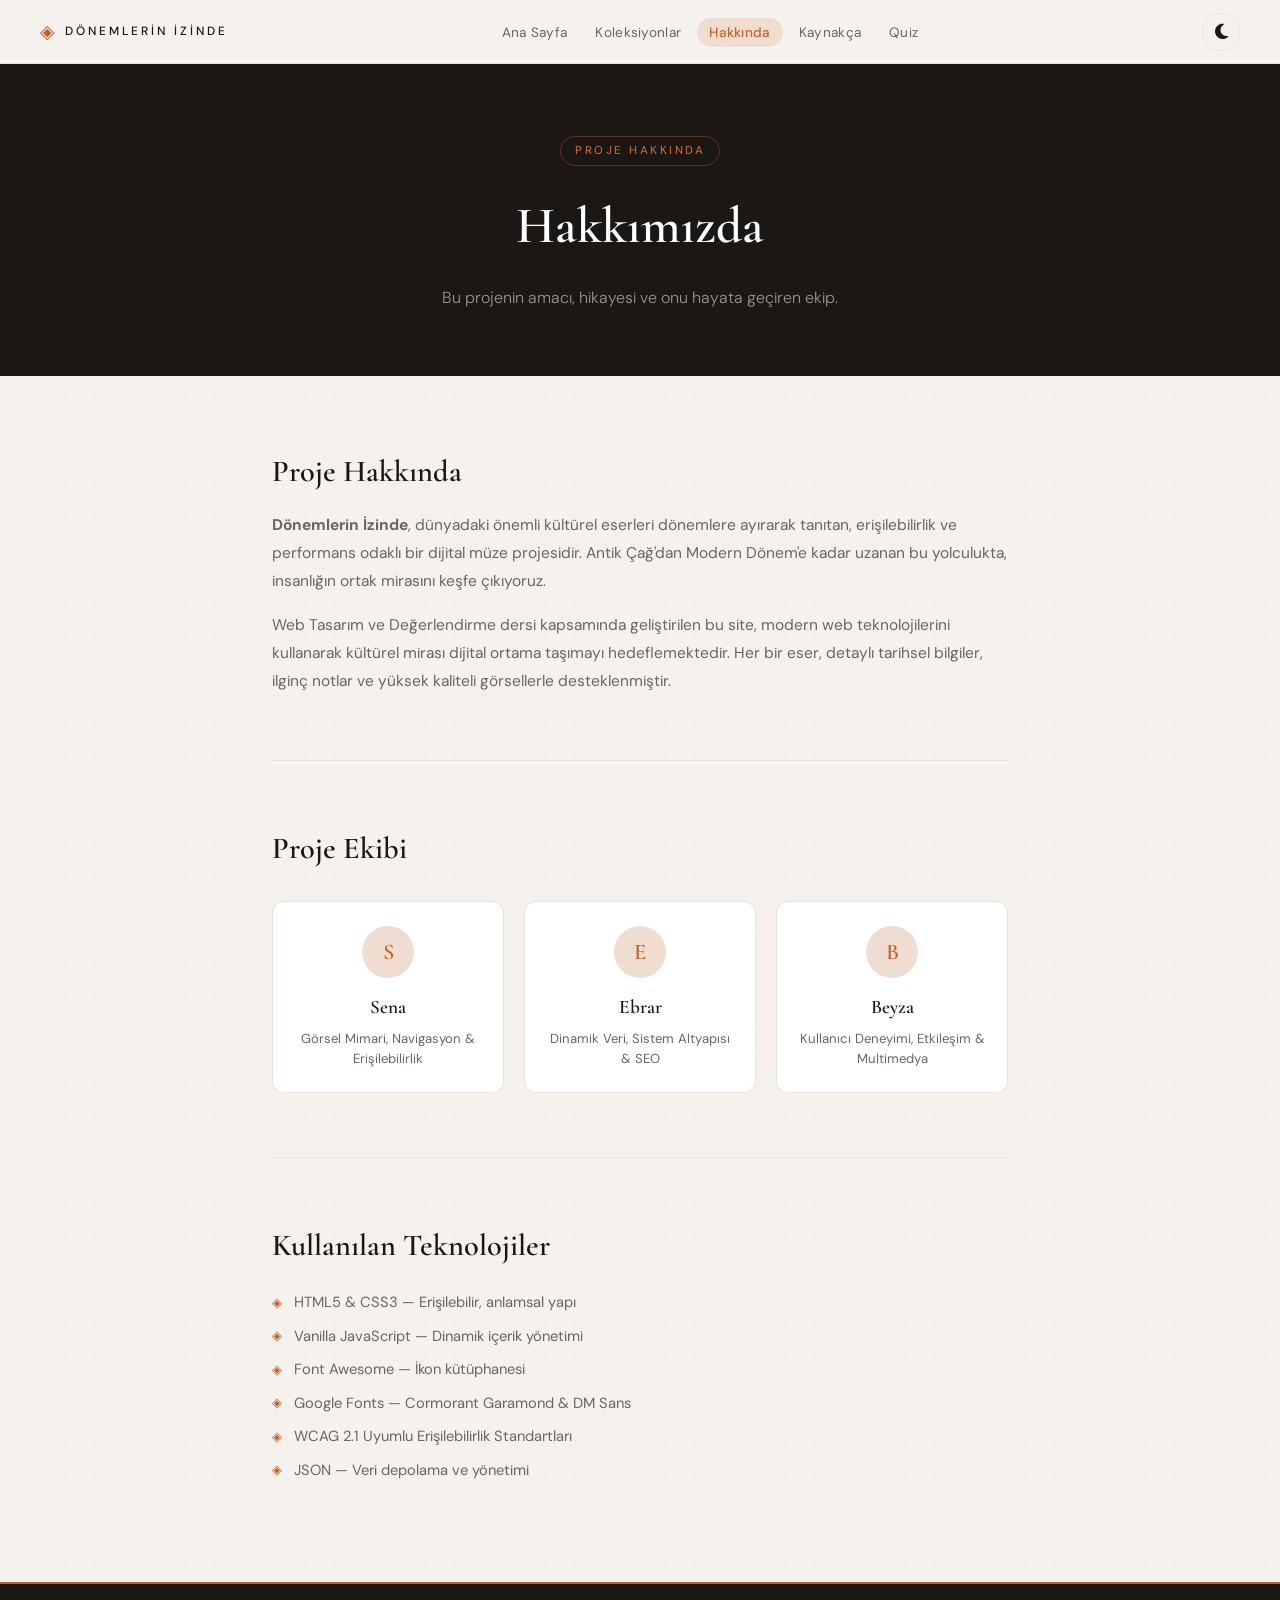
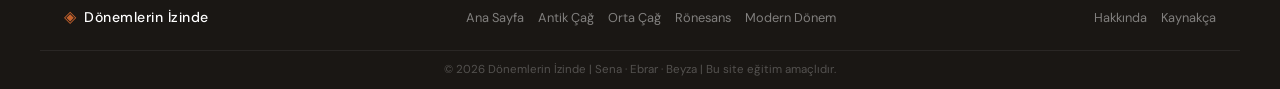
==== commit e5d3eb63: "Add files via upload" ====
--- a/about.html
+++ b/about.html
@@ -1,72 +1,272 @@
-<!DOCTYPE html>
-<html lang="tr">
-
-<head>
-    <meta charset="UTF-8">
-    <meta name="viewport" content="width=device-width, initial-scale=1.0">
-    <title>Hakkında - Sanal Dünya Müzesi</title>
-    <link rel="stylesheet" href="style.css">
-</head>
-
-<body>
-
-    <a href="#main-content" class="skip-link">İçeriğe Atla</a>
-
-    <header class="main-header">
-        <nav class="nav-container">
-            <a href="index.html" class="logo">DÖNEMLERİN İZİNDE</a>
-            <ul class="nav-links">
-                <li><a href="index.html">Koleksiyonlar</a></li>
-                <li><a href="about.html" class="active">Hakkında</a></li>
-            </ul>
-        </nav>
-    </header>
-
-    <main id="main-content" class="container" style="padding-top: 4rem;">
-
-        <section class="about-section">
-            <h1 class="serif-title" style="font-size: 2.5rem; margin-bottom: 20px;">Proje Hakkında</h1>
-            <p class="artifact-description" style="font-size: 1.1rem; color: #555;">
-                Bu web sitesi, dünyadaki önemli kültürel eserleri dönemlere ayırarak tanıtan,
-                erişilebilirlik ve performans odaklı bir dijital müze projesidir.
-                Web Tasarım ve Değerlendirme dersi kapsamında geliştirilmiştir.
-            </p>
-        </section>
-
-        <section class="about-section" style="margin-top: 4rem;">
-            <h2 class="serif-title"
-                style="font-size: 2rem; border-bottom: 2px solid #C5A059; display: inline-block; margin-bottom: 20px;">
-                Proje Ekibi ve Görevler</h2>
-            <ul class="team-list" style="list-style: none; line-height: 2.5; font-size: 1.1rem; color: #444;">
-                <li>🎨 <strong>Sena:</strong> Görsel Mimari, Navigasyon & Erişilebilirlik</li>
-                <li>⚙️ <strong>Ebrar:</strong> Dinamik Veri, Sistem Altyapısı & SEO</li>
-                <li>✨ <strong>Beyza:</strong> Kullanıcı Deneyimi, Etkileşim & Multimedya</li>
-            </ul>
-        </section>
-
-        <!-- KAYNAKÇA BÖLÜMÜ -->
-        <section id="kaynakca" class="about-section" style="margin-top: 4rem; margin-bottom: 6rem;">
-            <h2 class="serif-title"
-                style="font-size: 2rem; border-bottom: 2px solid #C5A059; display: inline-block; margin-bottom: 20px;">
-                Kaynakça ve Teşekkür</h2>
-            <ul style="list-style: square; margin-left: 20px; line-height: 2; color: #444; font-size: 1.1rem;">
-                <li><strong>Wikimedia Commons:</strong> Açık lisanslı sanat eseri fotoğrafları</li>
-                <li><strong>Louvre Müzesi:</strong> Kamuya açık koleksiyon bilgileri</li>
-                <li><strong>Google Arts & Culture:</strong> İlham ve referans kaynağı olarak alınmıştır.</li>
-            </ul>
-        </section>
-
-    </main>
-
-    <footer class="footer">
-        <div class="container">
-            <p>© 2026 Sanal Dünya Müzesi | Ekip: Sena, Ebrar, Beyza</p>
-            <div class="footer-links">
-                <a href="index.html">Ana Sayfa</a>
-            </div>
-        </div>
-    </footer>
-
-</body>
-
+<!DOCTYPE html>
+<html lang="tr">
+
+<head>
+    <meta charset="UTF-8">
+    <meta name="viewport" content="width=device-width, initial-scale=1.0">
+    <title>Hakkında - Dönemlerin İzinde</title>
+    <meta name="description"
+        content="Dönemlerin İzinde Sanal Müze projesi hakkında bilgi. Proje ekibi, kullanılan teknolojiler ve amaç.">
+    <link rel="stylesheet" href="style.css">
+    <link rel="preconnect" href="https://fonts.googleapis.com">
+    <link rel="preconnect" href="https://fonts.gstatic.com" crossorigin>
+    <link
+        href="https://fonts.googleapis.com/css2?family=Cormorant+Garamond:ital,wght@0,400;0,600;0,700;1,400&family=DM+Sans:wght@300;400;500&display=swap"
+        rel="stylesheet">
+    <link rel="stylesheet" href="https://cdnjs.cloudflare.com/ajax/libs/font-awesome/6.4.0/css/all.min.css">
+    <style>
+        .page-hero {
+            background-color: var(--text-color);
+            padding: 72px 40px 64px;
+            text-align: center;
+        }
+
+        .page-hero .page-tag {
+            display: inline-block;
+            font-size: 0.72rem;
+            font-weight: 500;
+            letter-spacing: 2.5px;
+            text-transform: uppercase;
+            color: var(--accent-color);
+            border: 1px solid rgba(196, 98, 45, 0.4);
+            padding: 5px 14px;
+            border-radius: 20px;
+            margin-bottom: 20px;
+        }
+
+        .page-hero h1 {
+            font-family: var(--font-display);
+            font-size: clamp(2.4rem, 4vw, 3.6rem);
+            font-weight: 600;
+            color: #fff;
+            margin-bottom: 16px;
+        }
+
+        .page-hero p {
+            font-size: 1rem;
+            color: rgba(255, 255, 255, 0.55);
+            max-width: 520px;
+            margin: 0 auto;
+            font-weight: 300;
+            line-height: 1.7;
+        }
+
+        .about-body {
+            max-width: 800px;
+            margin: 72px auto 100px;
+            padding: 0 32px;
+        }
+
+        .about-section+.about-section {
+            margin-top: 64px;
+            padding-top: 64px;
+            border-top: 1px solid var(--border-color);
+        }
+
+        .about-section h2 {
+            font-family: var(--font-display);
+            font-size: 1.9rem;
+            font-weight: 600;
+            color: var(--text-color);
+            margin-bottom: 16px;
+        }
+
+        .about-section p {
+            font-size: 0.97rem;
+            color: var(--muted-text);
+            line-height: 1.8;
+        }
+
+        .team-grid {
+            display: grid;
+            grid-template-columns: repeat(3, 1fr);
+            gap: 20px;
+            margin-top: 28px;
+        }
+
+        @media (max-width: 640px) {
+            .team-grid {
+                grid-template-columns: 1fr;
+            }
+        }
+
+        .team-card {
+            background: var(--card-bg);
+            border: 1px solid var(--border-color);
+            border-radius: 12px;
+            padding: 24px 20px;
+            text-align: center;
+        }
+
+        .team-avatar {
+            width: 52px;
+            height: 52px;
+            border-radius: 50%;
+            background: var(--accent-light);
+            color: var(--accent-color);
+            font-family: var(--font-display);
+            font-size: 1.4rem;
+            font-weight: 600;
+            display: flex;
+            align-items: center;
+            justify-content: center;
+            margin: 0 auto 14px;
+        }
+
+        .team-card h3 {
+            font-family: var(--font-display);
+            font-size: 1.2rem;
+            font-weight: 600;
+            color: var(--text-color);
+            margin-bottom: 6px;
+        }
+
+        .team-card p {
+            font-size: 0.82rem;
+            color: var(--muted-text);
+            line-height: 1.5;
+        }
+
+        .tech-list {
+            list-style: none;
+            display: flex;
+            flex-direction: column;
+            gap: 10px;
+            margin-top: 20px;
+        }
+
+        .tech-list li {
+            display: flex;
+            align-items: center;
+            gap: 12px;
+            font-size: 0.92rem;
+            color: var(--muted-text);
+        }
+
+        .tech-list li::before {
+            content: '◈';
+            color: var(--accent-color);
+            font-size: 0.8rem;
+        }
+    </style>
+</head>
+
+<body>
+
+    <a href="#main-content" class="skip-link">İçeriğe Atla</a>
+
+    <header class="main-header">
+        <nav class="nav-container">
+            <a href="index.html" class="logo">
+                <span class="logo-icon">◈</span>
+                <span class="logo-text">DÖNEMLERİN İZİNDE</span>
+            </a>
+            <ul class="nav-links">
+                <li><a href="index.html" class="nav-link">Ana Sayfa</a></li>
+                <li><a href="period.html?id=ancient" class="nav-link">Koleksiyonlar</a></li>
+                <li><a href="about.html" class="nav-link">Hakkında</a></li>
+                <li><a href="sources.html" class="nav-link">Kaynakça</a></li>
+                <li><a href="quiz.html" class="nav-link">Quiz</a></li>
+            </ul>
+            <button class="nav-toggle" aria-label="Menüyü aç/kapat">
+                <i class="fa-solid fa-bars"></i>
+            </button>
+            <button class="theme-toggle" id="themeToggle" aria-label="Tema değiştir">
+                <i class="fa-solid fa-moon"></i>
+            </button>
+        </nav>
+    </header>
+
+    <main id="main-content">
+
+        <div class="page-hero">
+            <div class="page-tag">Proje Hakkında</div>
+            <h1>Hakkımızda</h1>
+            <p>Bu projenin amacı, hikayesi ve onu hayata geçiren ekip.</p>
+        </div>
+
+        <div class="about-body">
+
+            <section class="about-section">
+                <h2>Proje Hakkında</h2>
+                <p>
+                    <strong>Dönemlerin İzinde</strong>, dünyadaki önemli kültürel eserleri dönemlere ayırarak tanıtan,
+                    erişilebilirlik ve performans odaklı bir dijital müze projesidir.
+                    Antik Çağ'dan Modern Dönem'e kadar uzanan bu yolculukta, insanlığın ortak mirasını keşfe çıkıyoruz.
+                </p>
+                <p class="about-spacing">
+                    Web Tasarım ve Değerlendirme dersi kapsamında geliştirilen bu site, modern web teknolojilerini
+                    kullanarak kültürel mirası dijital ortama taşımayı hedeflemektedir. Her bir eser, detaylı tarihsel
+                    bilgiler, ilginç notlar ve yüksek kaliteli görsellerle desteklenmiştir.
+                </p>
+            </section>
+
+            <section class="about-section">
+                <h2>Proje Ekibi</h2>
+                <div class="team-grid">
+                    <div class="team-card">
+                        <div class="team-avatar">S</div>
+                        <h3>Sena</h3>
+                        <p>Görsel Mimari, Navigasyon & Erişilebilirlik</p>
+                    </div>
+                    <div class="team-card">
+                        <div class="team-avatar">E</div>
+                        <h3>Ebrar</h3>
+                        <p>Dinamik Veri, Sistem Altyapısı & SEO</p>
+                    </div>
+                    <div class="team-card">
+                        <div class="team-avatar">B</div>
+                        <h3>Beyza</h3>
+                        <p>Kullanıcı Deneyimi, Etkileşim & Multimedya</p>
+                    </div>
+                </div>
+            </section>
+
+            <section class="about-section">
+                <h2>Kullanılan Teknolojiler</h2>
+                <ul class="tech-list">
+                    <li>HTML5 & CSS3 — Erişilebilir, anlamsal yapı</li>
+                    <li>Vanilla JavaScript — Dinamik içerik yönetimi</li>
+                    <li>Font Awesome — İkon kütüphanesi</li>
+                    <li>Google Fonts — Cormorant Garamond & DM Sans</li>
+                    <li>WCAG 2.1 Uyumlu Erişilebilirlik Standartları</li>
+                    <li>JSON — Veri depolama ve yönetimi</li>
+                </ul>
+            </section>
+
+        </div>
+
+    </main>
+
+    <footer class="footer">
+        <div class="footer-inner container">
+            <div class="footer-brand">
+                <span class="logo-icon">◈</span>
+                <strong>Dönemlerin İzinde</strong>
+                <p>İnsanlığın büyük mirasını dijital ortama taşıyan sanal müze.</p>
+            </div>
+            <div class="footer-links-group">
+                <ul>
+                    <li><a href="index.html">Ana Sayfa</a></li>
+                    <li><a href="period.html?id=ancient">Antik Çağ</a></li>
+                    <li><a href="period.html?id=medieval">Orta Çağ</a></li>
+                    <li><a href="period.html?id=renaissance">Rönesans</a></li>
+                    <li><a href="period.html?id=modern">Modern Dönem</a></li>
+                </ul>
+            </div>
+            <div class="footer-links-group">
+                <ul>
+                    <li><a href="about.html">Hakkında</a></li>
+                    <li><a href="sources.html">Kaynakça</a></li>
+                </ul>
+            </div>
+        </div>
+        <div class="footer-bottom container">
+            <p>© 2026 Dönemlerin İzinde | Sena · Ebrar · Beyza | Bu site eğitim amaçlıdır.</p>
+        </div>
+    </footer>
+
+    <script src="app.js"></script>
+</body>
+
 </html>
--- a/style.css
+++ b/style.css
@@ -1,564 +1,1483 @@
-/* =========================================
-   DÖNEMLERİN İZİNDE - STYLE.CSS
-   SENA'NIN İSKELETİ & BEYZA'NIN UX DOKUNUŞLARI
-   ========================================= */
-
-/* --- TEMEL AYARLAR VE RENKLER --- */
-:root {
-    --bg-color: #F8F9FA;
-    --text-color: #212529;
-    --card-bg: #FFFFFF;
-    --accent-color: #C5A059;
-}
-
-html {
-    scroll-behavior: smooth;
-}
-
-* {
-    margin: 0;
-    padding: 0;
-    box-sizing: border-box;
-}
-
-body {
-    font-family: 'Inter', 'Segoe UI', Tahoma, Geneva, Verdana, sans-serif;
-    background-color: var(--bg-color);
-    color: var(--text-color);
-    line-height: 1.6;
-}
-
-/* --- ERİŞİLEBİLİRLİK (SKIP LINK & FOCUS) --- */
-.skip-link {
-    position: absolute;
-    top: -40px;
-    left: 0;
-    background: var(--accent-color);
-    color: white;
-    padding: 8px;
-    z-index: 10000;
-    text-decoration: none;
-    transition: top 0.3s;
-}
-
-.skip-link:focus {
-    top: 0;
-}
-
-a:focus,
-button:focus {
-    outline: 3px solid var(--accent-color);
-    outline-offset: 2px;
-}
-
-/* --- NAVİGASYON (HEADER) --- */
-/* --- NAVİGASYON (HEADER) - BUZLU CAM EFEKTİ --- */
-/* --- NAVİGASYON (HEADER) - BUZLU CAM EFEKTİ --- */
-.main-header {
-    /* Hafif taş grisi tonlarında ve %85 şeffaf arka plan */
-    background-color: rgba(235, 238, 240, 0.85);
-
-    /* Arkadan geçen resmi flulaştıran o sihirli kod (Buzlu cam) */
-    backdrop-filter: blur(12px);
-    -webkit-backdrop-filter: blur(12px);
-    /* Safari tarayıcılar için */
-
-    padding: 20px 40px;
-    box-shadow: 0 4px 15px rgba(0, 0, 0, 0.08);
-    /* Yumuşak bir alt gölge */
-    border-bottom: 1px solid rgba(255, 255, 255, 0.4);
-    /* Çok ince şık bir parlama çizgisi */
-    position: sticky;
-    top: 0;
-    z-index: 1000;
-}
-
-.nav-container {
-    display: flex;
-    justify-content: space-between;
-    align-items: center;
-    max-width: 1200px;
-    margin: 0 auto;
-}
-
-/* --- LOGO TASARIMI - ZARİF VE KURUMSAL --- */
-.logo {
-    font-family: 'Georgia', serif;
-    /* Müze ciddiyeti için tırnaklı font */
-    font-size: 1.2rem;
-    font-weight: 800;
-    color: #2c3e50;
-    /* Koyu, asil bir mermer grisi */
-    text-decoration: none;
-    /* O çirkin alt çizgiyi tamamen sildik */
-    letter-spacing: 4px;
-    /* Harf aralarını açarak premium bir hava kattık */
-    text-transform: uppercase;
-    /* Tamamı büyük harf ile marka duruşu */
-    transition: all 0.3s ease;
-    display: inline-block;
-    border-left: 4px solid var(--accent-color);
-    /* Soluna ince bir altın çizgi */
-    padding-left: 15px;
-}
-
-
-
-.nav-links {
-    list-style: none;
-    display: flex;
-    gap: 20px;
-}
-
-.nav-links a {
-    text-decoration: none;
-    color: var(--text-color);
-    font-weight: 500;
-    transition: color 0.2s, border-bottom 0.2s;
-    padding-bottom: 5px;
-}
-
-.nav-links a:hover,
-.nav-links a.active {
-    color: var(--accent-color);
-    border-bottom: 2px solid var(--accent-color);
-}
-
-/* --- ANA SAYFA VE DİĞER SAYFALAR İÇİN KAHRAMAN ALANI (HERO) --- */
-.hero-section {
-    background-size: cover;
-    background-position: center;
-    color: white;
-    text-align: center;
-    padding: 100px 20px;
-    margin-bottom: 40px;
-}
-
-/* BEYZA'NIN 0.3 ve 0.4 NETLİK AYARIYLA SAYFALARA ÖZEL RESİMLER */
-.hero-anasayfa {
-    background-image: linear-gradient(rgba(0, 0, 0, 0.3), rgba(0, 0, 0, 0.4)), url('resimler/17.jpg');
-}
-
-.hero-hakkinda {
-    background-image: linear-gradient(rgba(0, 0, 0, 0.3), rgba(0, 0, 0, 0.4)), url('resimler/ANTIK.jpg');
-}
-
-.hero-koleksiyon {
-    background-image: linear-gradient(rgba(0, 0, 0, 0.3), rgba(0, 0, 0, 0.4)), url('resimler/Bayeux.jpg');
-}
-
-.hero-content {
-    max-width: 800px;
-    margin: 0 auto;
-}
-
-.hero-section h1 {
-    font-size: 3rem;
-    margin-bottom: 15px;
-    font-family: 'Georgia', serif;
-}
-
-.hero-section p {
-    font-size: 1.2rem;
-    color: #f1f1f1;
-    margin-bottom: 20px;
-}
-
-/* --- BUTON TASARIMLARI --- */
-.btn-hero {
-    display: inline-block;
-    padding: 12px 25px;
-    background-color: #e67e22;
-    color: white;
-    text-decoration: none;
-    border-radius: 30px;
-    font-weight: bold;
-    transition: background 0.3s, transform 0.3s;
-}
-
-.btn-hero:hover {
-    background-color: #d35400;
-    transform: translateY(-3px);
-}
-
-.btn-kesfet,
-.btn-back {
-    display: inline-flex;
-    /* Margin'in düzgün çalışması için önemli */
-    align-items: center;
-    padding: 8px 18px;
-
-    /* Üstten ve alttan 15px boşluk ekledim, ihtiyacına göre değiştirebilirsin */
-    margin: 15px 0;
-
-    color: var(--accent-color);
-    text-decoration: none;
-    font-weight: 600;
-    border: 1.5px solid var(--accent-color);
-    border-radius: 20px;
-    transition: all 0.3s ease;
-    background: transparent;
-    width: fit-content;
-    cursor: pointer;
-}
-
-.btn-kesfet:hover,
-.btn-back:hover {
-    background-color: var(--accent-color);
-    color: white;
-}
-
-/* --- SPOTLIGHT & KÜRATÖR NOTU --- */
-.curator-note {
-    max-width: 800px;
-    margin: 0 auto 40px auto;
-    text-align: center;
-    padding: 20px;
-    background: white;
-    border-radius: 8px;
-    box-shadow: 0 4px 10px rgba(0, 0, 0, 0.05);
-}
-
-.curator-note .signature {
-    font-style: italic;
-    color: var(--accent-color);
-    font-weight: bold;
-    margin-top: 10px;
-}
-
-.spotlight {
-    max-width: 1000px;
-    margin: 10px auto 50px auto;
-    padding: 0 20px;
-}
-
-.spotlight-card {
-    display: flex;
-    background: white;
-    border-radius: 12px;
-    overflow: hidden;
-    box-shadow: 0 10px 20px rgba(0, 0, 0, 0.08);
-    max-height: 350px;
-}
-
-.spotlight-card img {
-    width: 40%;
-    object-fit: cover;
-    height: 100%;
-}
-
-.spotlight-info {
-    padding: 20px 30px;
-    display: flex;
-    flex-direction: column;
-    justify-content: center;
-    overflow-y: auto;
-}
-
-.spotlight-info .quote {
-    font-style: italic;
-    border-left: 4px solid var(--accent-color);
-    padding-left: 10px;
-    margin: 10px 0;
-    color: #555;
-    font-size: 0.95rem;
-}
-
-/* --- KARTLAR İÇİN IZGARA (GRID) --- */
-.container {
-    width: 100%;
-    max-width: 1200px;
-    margin: 0 auto;
-    padding: 0 20px;
-}
-
-#period-grid {
-    display: grid;
-    grid-template-columns: repeat(auto-fit, minmax(280px, 1fr));
-    gap: 30px;
-}
-
-/* --- KART TASARIMLARI VE HOVER --- */
-.period-card {
-    background-color: var(--card-bg);
-    border-radius: 8px;
-    overflow: hidden;
-    box-shadow: 0 2px 5px rgba(0, 0, 0, 0.05);
-    transition: transform 0.3s ease, box-shadow 0.3s ease;
-    display: flex;
-    flex-direction: column;
-}
-
-.period-card:hover {
-    transform: translateY(-5px);
-    box-shadow: 0 10px 20px rgba(0, 0, 0, 0.1);
-}
-
-.period-card img {
-    width: 100%;
-    height: 200px;
-    object-fit: cover;
-    border-bottom: 1px solid #EEE;
-}
-
-.card-info {
-    display: flex;
-    flex-direction: column;
-    flex-grow: 1;
-    padding: 20px;
-}
-
-.card-info h3 {
-    font-size: 1.4rem;
-    margin-bottom: 10px;
-}
-
-.card-info p {
-    font-size: 1rem;
-    color: #666;
-    margin-bottom: 15px;
-    flex-grow: 1;
-}
-
-/* UX: Öne Çıkan & Eser Sayısı */
-.highlight {
-    color: #d35400;
-    font-weight: bold;
-    font-size: 0.85rem;
-    margin-bottom: 5px;
-}
-
-.eser-count {
-    color: #999;
-    font-size: 0.8rem;
-    margin-bottom: 15px;
-}
-
-/* --- ESER DETAY SAYFASI FİNAL DOKUNUŞU --- */
-.detail-layout {
-    justify-content: center;
-    display: flex;
-    grid-template-columns: 1fr 1fr;
-    /* Ekranı tam ortadan ikiye böler */
-    gap: 50px;
-    /* Metin ve resim arasındaki nefes boşluğu */
-    max-width: 1200px;
-    /* Sayfanın sağa sola sonsuz gitmesini engeller */
-    margin: 40px auto;
-    /* Sayfayı ekrana ortalar */
-    padding: 40px;
-    background: #ffffff;
-    border-radius: 20px;
-    box-shadow: 0 10px 40px rgba(0, 0, 0, 0.05);
-    align-items: start;
-    /* İçerikleri yukarıdan aynı hizada başlatır */
-    overflow: hidden;
-    /* Dışarı taşmaları engeller */
-}
-
-.detail-content {
-    /* Metin alanı */
-    padding-right: 20px;
-    /* Resme çok yapışmasın */
-}
-
-.detail-content .eser-ana-baslik {
-    font-family: 'Georgia', serif;
-    font-size: 2.5rem;
-    margin-bottom: 20px;
-    color: #2c3e50;
-    line-height: 1.2;
-}
-
-.detail-image {
-    /* Resim alanı */
-    width: 100%;
-    display: flex;
-    justify-content: center;
-}
-
-.detail-image img {
-    width: 100%;
-    /* Kutunun genişliğine uy */
-    max-width: 550px;
-    /* Resmin aşırı büyümesini engelle */
-    height: 500px;
-    /* Boyu sabitledik */
-    object-fit: cover;
-    /* Resmi bozmadan kutuya doldurur */
-    border-radius: 15px;
-    box-shadow: 0 15px 35px rgba(0, 0, 0, 0.1);
-}
-
-/* Telefonlar ve küçük ekranlar için (Hizayı bozmaz, alt alta getirir) */
-@media (max-width: 992px) {
-    .detail-layout {
-        grid-template-columns: 1fr;
-        /* Tek sütuna düşer */
-        padding: 20px;
-        gap: 30px;
-    }
-
-    .detail-image img {
-        height: 350px;
-        /* Mobilde daha makul bir boy */
-    }
-}
-}
-
-
-.detail-content::-webkit-scrollbar {
-    width: 5px;
-}
-
-.detail-content::-webkit-scrollbar-thumb {
-    background: var(--accent-color);
-    border-radius: 10px;
-}
-
-.artifact-meta {
-    margin: 15px 0;
-    padding: 10px;
-    background: #f9f9f9;
-    border-radius: 5px;
-}
-
-.artifact-description {
-    line-height: 1.8;
-    color: #444;
-}
-
-
-
-/* UX: İlginç Bilgi Kutusu (Fun Fact) */
-.fun-fact {
-    background: #fdf2e9;
-    border-left: 5px solid #e67e22;
-    padding: 15px;
-    margin-top: 20px;
-    border-radius: 0 8px 8px 0;
-}
-
-.fun-fact h4 {
-    color: #e67e22;
-    margin-bottom: 5px;
-}
-
-/* --- GERİ BUTONU ALANI --- */
-.back-navigation {
-    margin-bottom: 20px;
-}
-
-/* --- FOOTER (ALT BİLGİ) --- */
-.footer {
-    background-color: var(--card-bg);
-    text-align: center;
-    padding: 30px 20px;
-    margin-top: 50px;
-    border-top: 1px solid #DDD;
-}
-
-.footer p {
-    margin-bottom: 10px;
-    font-size: 0.9rem;
-}
-
-.footer-links a {
-    text-decoration: none;
-    color: var(--accent-color);
-    margin: 0 5px;
-    font-weight: bold;
-}
-
-/* MOBİL UYUM */
-@media (max-width: 768px) {
-    .detail-layout {
-        grid-template-columns: 1fr;
-        grid-template-areas: "gorsel" "yazi";
-    }
-
-    .spotlight-card {
-        flex-direction: column;
-        max-height: none;
-    }
-
-    .spotlight-card img {
-        width: 100%;
-        height: 200px;
-    }
-
-    .nav-links {
-        gap: 10px;
-    }
-}
-
-/* --- BEYZA'NIN İNCE RESİM KAYDIRMA AYARLARI (HİÇBİRİ SİLİNMEDİ) --- */
-img[src*="RON"] {
-    object-fit: contain;
-    object-position: 50% 25%;
-    background-color: #FFFFFF;
-    padding: 0px;
-}
-
-img[src*="TRY"] {
-    object-fit: contain;
-    object-position: 50% 27%;
-    background-color: #FFFFFF;
-    padding: 0px;
-}
-
-img[src*="ZEUS"] {
-    object-position: 50% 20% !important;
-}
-
-img[src*="evet"] {
-    object-position: 50% 40% !important;
-}
-
-img[src*="yeni2"] {
-    object-position: 50% 50% !important;
-}
-
-img[src*="yeni4"] {
-    object-position: 50% 60% !important;
-}
-
-img[src*="sfenks"] {
-    object-position: 50% 80% !important;
-}
-
-img[src*="CO"] {
-    object-position: 50% 24% !important;
-}
-
-img[src*="parthenon"] {
-    object-position: 50% 50% !important;
-}
-
-img[src*="EG"] {
-    object-position: 50% 40% !important;
-}
-
-img[src*="not"] {
-    object-position: 50% 30% !important;
-}
-
-img[src*="gar"] {
-    object-position: 50% 20% !important;
-}
-
-img[src*="mona"] {
-    object-position: 50% 15% !important;
-}
-
-img[src*="davutt"] {
-    object-position: 50% 40% !important;
-}
-
-img[src*="rone"] {
-    object-position: 50% 40% !important;
-}
-
-img[src*="sydney"] {
-    object-position: 50% 90% !important;
+:root {
+    --bg-color: #F5F2EE;
+    --text-color: #1a1714;
+    --card-bg: #FFFFFF;
+    --accent-color: #c4622d;
+    --accent-dark: #9e4a1f;
+    --accent-light: #f0ddd2;
+    --border-color: #e8e2da;
+    --muted-text: #6b6560;
+    --bg-section: #ede9e3;
+    --font-display: 'Cormorant Garamond', Georgia, serif;
+    --font-body: 'DM Sans', 'Segoe UI', sans-serif;
+    --shadow-sm: 0 2px 8px rgba(0, 0, 0, 0.05);
+    --shadow-md: 0 8px 24px rgba(0, 0, 0, 0.09);
+    --shadow-lg: 0 20px 50px rgba(0, 0, 0, 0.13);
+    --radius: 6px;
+    --radius-lg: 12px;
+}
+
+html {
+    scroll-behavior: smooth;
+}
+
+*,
+*::before,
+*::after {
+    margin: 0;
+    padding: 0;
+    box-sizing: border-box;
+}
+
+body {
+    font-family: var(--font-body);
+    background-color: var(--bg-color);
+    color: var(--text-color);
+    line-height: 1.6;
+    background-image: url("data:image/svg+xml,%3Csvg width='60' height='60' viewBox='0 0 60 60' xmlns='http://www.w3.org/2000/svg'%3E%3Cg fill='none' fill-rule='evenodd'%3E%3Cg fill='%23c4622d' fill-opacity='0.025'%3E%3Cpath d='M36 34v-4h-2v4h-4v2h4v4h2v-4h4v-2h-4zm0-30V0h-2v4h-4v2h4v4h2V6h4V4h-4zM6 34v-4H4v4H0v2h4v4h2v-4h4v-2H6zM6 4V0H4v4H0v2h4v4h2V6h4V4H6z'/%3E%3C/g%3E%3C/g%3E%3C/svg%3E");
+}
+
+img {
+    max-width: 100%;
+    display: block;
+}
+
+.skip-link {
+    position: absolute;
+    top: -50px;
+    left: 0;
+    background: var(--accent-color);
+    color: white;
+    padding: 8px 16px;
+    z-index: 10000;
+    text-decoration: none;
+    border-radius: 0 0 var(--radius) 0;
+    transition: top 0.3s;
+}
+
+.skip-link:focus {
+    top: 0;
+}
+
+a:focus-visible,
+button:focus-visible {
+    outline: 2px solid var(--accent-color);
+    outline-offset: 2px;
+}
+
+.main-header {
+    background-color: rgba(245, 242, 238, 0.95);
+    backdrop-filter: blur(12px);
+    -webkit-backdrop-filter: blur(12px);
+    padding: 0 40px;
+    border-bottom: 1px solid var(--border-color);
+    position: sticky;
+    top: 0;
+    z-index: 1000;
+    height: 64px;
+    display: flex;
+    align-items: center;
+}
+
+.nav-container {
+    display: flex;
+    justify-content: space-between;
+    align-items: center;
+    max-width: 1200px;
+    width: 100%;
+    margin: 0 auto;
+    gap: 20px;
+}
+
+.logo {
+    display: flex;
+    align-items: center;
+    gap: 10px;
+    text-decoration: none;
+    color: inherit;
+    flex-shrink: 0;
+    transition: opacity 0.2s;
+}
+
+.logo:hover {
+    opacity: 0.75;
+}
+
+.logo-icon {
+    font-size: 1.2rem;
+    color: var(--accent-color);
+    line-height: 1;
+}
+
+.logo-text {
+    font-family: var(--font-body);
+    font-size: 0.75rem;
+    font-weight: 500;
+    letter-spacing: 3px;
+    color: var(--text-color);
+    text-transform: uppercase;
+}
+
+.nav-links {
+    list-style: none;
+    display: flex;
+    gap: 4px;
+    align-items: center;
+}
+
+.nav-links a {
+    text-decoration: none;
+    color: var(--muted-text);
+    font-weight: 400;
+    font-size: 0.85rem;
+    transition: color 0.2s, background 0.2s;
+    padding: 6px 12px;
+    border-radius: 20px;
+    letter-spacing: 0.3px;
+}
+
+.nav-links a:hover {
+    color: var(--text-color);
+    background-color: rgba(0, 0, 0, 0.04);
+}
+
+.nav-links a.active {
+    color: var(--accent-color);
+    background-color: var(--accent-light);
+    font-weight: 500;
+}
+
+.nav-toggle {
+    display: none;
+    background: none;
+    border: none;
+    color: var(--text-color);
+    font-size: 1.2rem;
+    cursor: pointer;
+    padding: 8px;
+}
+
+.hero-section {
+    position: relative;
+    background-image: url('resimler/Anasayfa.jpg');
+    background-size: cover;
+    background-position: center 30%;
+    min-height: 82vh;
+    display: flex;
+    align-items: center;
+    justify-content: center;
+    overflow: hidden;
+}
+
+.hero-overlay {
+    position: absolute;
+    inset: 0;
+    background: linear-gradient(to bottom,
+            rgba(10, 8, 5, 0.42) 0%,
+            rgba(10, 8, 5, 0.60) 60%,
+            rgba(10, 8, 5, 0.72) 100%);
+}
+
+.hero-content {
+    position: relative;
+    z-index: 2;
+    max-width: 700px;
+    width: 100%;
+    padding: 0 40px;
+    text-align: center;
+    animation: heroFadeIn 1s ease forwards;
+}
+
+@keyframes heroFadeIn {
+    from {
+        opacity: 0;
+        transform: translateY(18px);
+    }
+
+    to {
+        opacity: 1;
+        transform: translateY(0);
+    }
+}
+
+.hero-tag {
+    margin-top: 1rem;
+    display: inline-flex;
+    align-items: center;
+    gap: 8px;
+    font-family: var(--font-body);
+    font-size: 0.7rem;
+    font-weight: 500;
+    letter-spacing: 2.5px;
+    text-transform: uppercase;
+    color: white;
+    background: rgba(196, 98, 45, 0.15);
+    border: 1px solid rgba(70, 57, 50, 0.35);
+    padding: 6px 14px;
+    border-radius: 20px;
+    margin-bottom: 24px;
+}
+
+.hero-content h1 {
+    font-family: var(--font-display);
+    font-size: clamp(2.8rem, 5.5vw, 4.4rem);
+    font-weight: 600;
+    line-height: 1.05;
+    color: #ffffff;
+    margin-bottom: 20px;
+    letter-spacing: -0.5px;
+}
+
+.hero-content h1 em {
+    font-style: italic;
+    color: #d4956a;
+    font-weight: 400;
+}
+
+.hero-content>p {
+    font-size: 1rem;
+    color: rgba(255, 255, 255, 0.70);
+    margin-bottom: 32px;
+    font-weight: 300;
+    max-width: 480px;
+    line-height: 1.7;
+    margin-left: auto;
+    margin-right: auto;
+}
+
+.hero-stats {
+    display: flex;
+    align-items: center;
+    justify-content: center;
+    gap: 0;
+    margin-bottom: 36px;
+}
+
+.stat {
+    display: flex;
+    flex-direction: column;
+    gap: 3px;
+    padding: 0 28px;
+}
+
+.stat-num {
+    font-family: var(--font-display);
+    font-size: 1.9rem;
+    font-weight: 600;
+    color: #ffffff;
+    line-height: 1;
+}
+
+.stat-label {
+    font-size: 0.68rem;
+    letter-spacing: 1.5px;
+    text-transform: uppercase;
+    color: rgba(255, 255, 255, 0.48);
+    font-weight: 400;
+}
+
+.stat-divider {
+    width: 1px;
+    height: 32px;
+    background: rgba(255, 255, 255, 0.2);
+    flex-shrink: 0;
+}
+
+.hero-btn {
+    display: inline-flex;
+    align-items: center;
+    gap: 10px;
+    margin-bottom: 1rem;
+    padding: 13px 28px;
+    background: var(--accent-color);
+    color: white;
+    font-weight: 500;
+    font-size: 0.88rem;
+    border-radius: var(--radius);
+    text-decoration: none;
+    transition: background 0.25s;
+    letter-spacing: 0.3px;
+}
+
+.hero-btn i {
+    font-size: 0.78rem;
+    transition: transform 0.3s;
+}
+
+.hero-btn:hover {
+    background: var(--accent-dark);
+}
+
+.hero-btn:hover i {
+    transform: translateY(3px);
+}
+
+@keyframes scrollBounce {
+
+    0%,
+    100% {
+        transform: translateX(-50%) translateY(0);
+    }
+
+    50% {
+        transform: translateX(-50%) translateY(5px);
+    }
+}
+
+.spotlight-section {
+    max-width: 1100px;
+    margin: 0 auto;
+    padding: 56px 24px 52px;
+}
+
+.spotlight-label {
+    font-family: var(--font-body);
+    font-size: 1rem;
+    font-weight: 600;
+    letter-spacing: 4px;
+    text-transform:
+        uppercase;
+    font-weight: 650;
+    color: var(--accent-color);
+    margin-bottom: 20px;
+    display: flex;
+    align-items: center;
+    gap: 14px;
+}
+
+.spotlight-label::after {
+    content: '';
+    flex: 1;
+    height: 1px;
+    background: var(--border-color);
+}
+
+.spotlight-card {
+    display: grid;
+    grid-template-columns: 360px 1fr;
+    background: var(--card-bg);
+    border-radius: var(--radius-lg);
+    overflow: hidden;
+    box-shadow: var(--shadow-md);
+    border: 1px solid var(--border-color);
+    align-items: stretch;
+}
+
+.spotlight-image-wrap {
+    overflow: hidden;
+    height: 340px;
+}
+
+.spotlight-image-wrap img {
+    width: 100%;
+    height: 100%;
+    object-fit: cover;
+    transition: transform 0.5s ease;
+}
+
+.spotlight-card:hover .spotlight-image-wrap img {
+    transform: scale(1.03);
+}
+
+.spotlight-info {
+    padding: 32px 36px;
+    display: flex;
+    flex-direction: column;
+    justify-content: center;
+}
+
+.spotlight-tag {
+    font-size: 1rem;
+    font-weight: 650;
+    letter-spacing: 3px;
+    text-transform: uppercase;
+    color: var(--accent-color);
+    margin-bottom: 10px;
+}
+
+.spotlight-info h3 {
+    font-family: var(--font-display);
+    font-size: 1.85rem;
+    font-weight: 600;
+    color: var(--text-color);
+    margin-bottom: 6px;
+    line-height: 1.2;
+}
+
+.spotlight-date {
+    font-size: 0.82rem;
+    color: var(--muted-text);
+    margin-bottom: 16px;
+}
+
+.spotlight-quote {
+    font-family: var(--font-display);
+    font-style: italic;
+    font-size: 1.05rem;
+    color: var(--text-color);
+    border-left: 3px solid var(--accent-color);
+    padding-left: 14px;
+    margin: 0 0 14px 0;
+    line-height: 1.6;
+}
+
+.spotlight-desc {
+    font-size: 0.88rem;
+    color: var(--muted-text);
+    line-height: 1.75;
+    margin-bottom: 22px;
+}
+
+.btn-kesfet {
+    display: inline-flex;
+    align-items: center;
+    gap: 7px;
+    padding: 8px 18px;
+    color: var(--accent-color);
+    text-decoration: none;
+    font-weight: 500;
+    font-size: 0.83rem;
+    border: 1px solid var(--accent-color);
+    border-radius: var(--radius);
+    transition: background 0.2s, color 0.2s;
+    background: transparent;
+    width: fit-content;
+    cursor: pointer;
+}
+
+.btn-kesfet:hover {
+    background-color: var(--accent-color);
+    color: #fff;
+}
+
+.btn-kesfet i {
+    transition: transform 0.3s;
+}
+
+.btn-kesfet:hover i {
+    transform: translateX(4px);
+}
+
+.btn-back {
+    display: inline-flex;
+    align-items: center;
+    gap: 7px;
+    padding: 8px 18px;
+    color: var(--accent-color);
+    background: #fff;
+    text-decoration: none;
+    font-weight: 500;
+    font-size: 0.83rem;
+    border: 1px solid var(--border-color);
+    border-radius: var(--radius);
+    transition: background 0.2s, color 0.2s, border-color 0.2s;
+    cursor: pointer;
+}
+
+.btn-back:hover {
+    background-color: var(--accent-color);
+    color: #fff;
+    border-color: var(--accent-color);
+}
+
+.periods-section {
+    padding: 52px 0 80px;
+    background: var(--bg-section);
+    border-top: 1px solid var(--border-color);
+}
+
+.section-header {
+    text-align: center;
+    margin-bottom: 36px;
+    padding: 0 24px;
+}
+
+.section-title {
+    font-family: var(--font-display);
+    font-size: clamp(1.8rem, 4vw, 2.4rem);
+    font-weight: 600;
+    color: var(--text-color);
+    margin-bottom: 8px;
+}
+
+.section-sub {
+    font-size: 0.9rem;
+    color: var(--muted-text);
+    font-weight: 300;
+}
+
+/* period-grid: 2×2 düzeni */
+#period-grid {
+    display: grid;
+    grid-template-columns: repeat(2, 1fr);
+    gap: 24px;
+    max-width: 1100px;
+    margin: 0 auto;
+    padding: 0 24px;
+}
+
+.period-card {
+    background-color: var(--card-bg);
+    border-radius: var(--radius-lg);
+    overflow: hidden;
+    box-shadow: var(--shadow-sm);
+    border: 1px solid var(--border-color);
+    transition: transform 0.25s ease, box-shadow 0.25s ease;
+    display: flex;
+    flex-direction: column;
+}
+
+.period-card:hover {
+    transform: translateY(-4px);
+    box-shadow: var(--shadow-md);
+}
+
+.image-wrapper {
+    overflow: hidden;
+    height: 230px;
+}
+
+.image-wrapper img {
+    width: 100%;
+    height: 230px;
+    object-fit: cover;
+    border-bottom: 1px solid var(--border-color);
+    transition: transform 0.4s ease;
+}
+
+.period-card:hover .image-wrapper img {
+    transform: scale(1.04);
+}
+
+.card-info {
+    display: flex;
+    flex-direction: column;
+    flex-grow: 1;
+    padding: 22px 24px 24px;
+}
+
+.card-info h2 {
+    font-family: var(--font-display);
+    font-size: 1.55rem;
+    font-weight: 600;
+    color: var(--text-color);
+    margin-bottom: 10px;
+    line-height: 1.2;
+    padding: 0;
+}
+
+.card-info p {
+    font-size: 0.9rem;
+    color: var(--muted-text);
+    margin-bottom: 18px;
+    flex-grow: 1;
+    line-height: 1.7;
+    padding: 0;
+}
+
+.highlight {
+    color: var(--accent-color);
+    font-weight: 600;
+    font-size: 0.75rem;
+    letter-spacing: 1px;
+    text-transform: uppercase;
+    margin-bottom: 4px;
+    display: block;
+}
+
+.eser-count {
+    color: var(--muted-text);
+    font-size: 0.78rem;
+    margin-bottom: 14px;
+    display: block;
+}
+
+.container {
+    width: 100%;
+    max-width: 1200px;
+    margin: 0 auto;
+    padding: 0 20px;
+}
+
+.footer {
+    background-color: var(--text-color);
+    color: rgba(255, 255, 255, 0.7);
+    border-top: 2px solid var(--accent-color);
+    margin-top: 40px;
+}
+
+.footer-inner {
+    display: flex;
+    align-items: center;
+    justify-content: space-between;
+    flex-wrap: wrap;
+    gap: 16px;
+    padding: 20px 24px;
+}
+
+.footer-brand {
+    display: flex;
+    align-items: center;
+    gap: 8px;
+    color: #fff;
+}
+
+.footer-brand .logo-icon {
+    color: var(--accent-color);
+    font-size: 1rem;
+}
+
+.footer-brand strong {
+    font-size: 0.88rem;
+    font-weight: 500;
+    letter-spacing: 0.5px;
+}
+
+.footer-brand p {
+    display: none;
+}
+
+.footer-links-group ul {
+    list-style: none;
+    display: flex;
+    flex-wrap: wrap;
+    gap: 4px 14px;
+}
+
+.footer-links-group ul li a {
+    text-decoration: none;
+    color: rgba(255, 255, 255, 0.45);
+    font-size: 0.8rem;
+    transition: color 0.2s;
+}
+
+.footer-links-group ul li a:hover {
+    color: var(--accent-light);
+}
+
+.footer-links a {
+    text-decoration: none;
+    color: var(--accent-color);
+    margin: 0 5px;
+    font-weight: 500;
+}
+
+.footer-bottom {
+    border-top: 1px solid rgba(255, 255, 255, 0.07);
+    padding: 10px 24px;
+    text-align: center;
+}
+
+.footer-bottom p {
+    font-size: 0.72rem;
+    color: rgba(255, 255, 255, 0.25);
+}
+
+.grid-container {
+    display: grid;
+    grid-template-columns: repeat(auto-fill, minmax(280px, 1fr));
+    gap: 28px;
+    margin-bottom: 80px;
+}
+
+.back-button-container,
+.back-navigation {
+    max-width: 1000px;
+    margin: 20px auto 0;
+    padding: 0 20px;
+    display: flex;
+    justify-content: flex-start;
+}
+
+.kusursuz-ortali-duzen {
+    justify-content: center;
+    display: grid;
+    grid-template-columns: 2fr 1fr;
+    gap: 50px;
+    align-items: flex-start;
+    width: 100%;
+    max-width: 1100px;
+    margin: 30px auto 80px;
+    padding: 0 20px;
+}
+
+.sol-bilgi-alani {
+    width: 100%;
+    max-height: 580px;
+    overflow-y: auto;
+    padding-right: 16px;
+}
+
+.sol-bilgi-alani::-webkit-scrollbar {
+    width: 4px;
+}
+
+.sol-bilgi-alani::-webkit-scrollbar-track {
+    background: transparent;
+}
+
+.sol-bilgi-alani::-webkit-scrollbar-thumb {
+    background: var(--accent-color);
+    border-radius: 4px;
+    opacity: 0.5;
+}
+
+.eser-kunyesi {
+    font-size: 0.75rem;
+    color: var(--accent-color);
+    font-weight: 500;
+    letter-spacing: 2px;
+    margin-bottom: 8px;
+    text-transform: uppercase;
+    display: block;
+}
+
+.eser-ana-baslik {
+    font-family: var(--font-display);
+    font-size: 2.4rem;
+    color: var(--text-color);
+    margin-bottom: 20px;
+    line-height: 1.1;
+    font-weight: 600;
+}
+
+.profesyonel-metin-blogu {
+    margin-bottom: 22px;
+}
+
+.profesyonel-metin-blogu h3 {
+    font-size: 0.72rem;
+    color: var(--text-color);
+    margin-bottom: 8px;
+    padding-bottom: 5px;
+    border-bottom: 1.5px solid var(--accent-color);
+    display: inline-block;
+    letter-spacing: 1px;
+    text-transform: uppercase;
+    font-family: var(--font-body);
+    font-weight: 600;
+}
+
+.profesyonel-metin-blogu p {
+    font-size: 0.93rem;
+    line-height: 1.75;
+    color: var(--muted-text);
+}
+
+.sag-gorsel-alani {
+    width: 100%;
+    position: sticky;
+    top: 90px;
+}
+
+.sag-gorsel-alani img {
+    width: 100%;
+    max-width: 500px;
+    height: 440px;
+    object-fit: cover;
+    object-position: center top;
+    border-radius: var(--radius-lg);
+    box-shadow: var(--shadow-lg);
+}
+
+.fun-fact {
+    background: var(--accent-light);
+    border: 1px solid rgba(196, 98, 45, 0.2);
+    padding: 16px 20px;
+    border-radius: var(--radius-lg);
+    margin-bottom: 24px;
+}
+
+.fun-fact h4 {
+    font-family: var(--font-body);
+    font-size: 0.68rem;
+    color: var(--accent-color);
+    letter-spacing: 2px;
+    text-transform: uppercase;
+    margin-bottom: 8px;
+    font-weight: 600;
+}
+
+.fun-fact p {
+    font-family: var(--font-display);
+    font-size: 1.1rem;
+    color: var(--text-color);
+    font-style: italic;
+    line-height: 1.5;
+}
+
+img[src*="RON"] {
+    object-fit: contain;
+    object-position: 50% 25%;
+    background-color: #1e1e1e;
+}
+
+img[src*="TRY"] {
+    object-fit: contain;
+    object-position: 50% 27%;
+    background-color: #1e1e1e;
+}
+
+img[src*="ZEUS"] {
+    object-position: 50% 20% !important;
+}
+
+img[src*="evet"] {
+    object-position: 50% 40% !important;
+}
+
+img[src*="yeni2"] {
+    object-position: 50% 50% !important;
+}
+
+img[src*="yeni4"] {
+    object-position: 50% 60% !important;
+}
+
+img[src*="sfenks"] {
+    object-position: 50% 80% !important;
+}
+
+img[src*="CO"] {
+    object-position: 50% 24% !important;
+}
+
+img[src*="parthenon"] {
+    object-position: 50% 50% !important;
+}
+
+img[src*="EG"] {
+    object-position: 50% 40% !important;
+}
+
+img[src*="not"] {
+    object-position: 50% 30% !important;
+}
+
+img[src*="gar"] {
+    object-position: 50% 20% !important;
+}
+
+img[src*="mona"] {
+    object-position: 50% 15% !important;
+}
+
+img[src*="davutt"] {
+    object-position: 50% 40% !important;
+}
+
+img[src*="rone"] {
+    object-position: 50% 40% !important;
+}
+
+img[src*="sydney"] {
+    object-position: 50% 90% !important;
+}
+
+img[src*="vitruvius"] {
+    object-position: 50% 30% !important;
+}
+
+@media (max-width: 1024px) {
+    .spotlight-card {
+        grid-template-columns: 1fr;
+    }
+
+    .spotlight-image-wrap {
+        height: 260px;
+    }
+}
+
+@media (max-width: 860px) {
+    #period-grid {
+        grid-template-columns: 1fr;
+        max-width: 480px;
+    }
+
+    .kusursuz-ortali-duzen {
+        grid-template-columns: 1fr;
+        gap: 28px;
+    }
+
+    .sol-bilgi-alani {
+        max-height: none;
+    }
+
+    .sag-gorsel-alani {
+        position: static;
+    }
+
+    .sag-gorsel-alani img {
+        height: 300px;
+        max-width: 100%;
+    }
+}
+
+@media (max-width: 768px) {
+    .main-header {
+        padding: 0 16px;
+    }
+
+    .nav-links {
+        display: none;
+        position: absolute;
+        top: 64px;
+        left: 0;
+        right: 0;
+        background: rgba(245, 242, 238, 0.98);
+        backdrop-filter: blur(12px);
+        flex-direction: column;
+        padding: 12px 0;
+        border-bottom: 1px solid var(--border-color);
+        gap: 0;
+        align-items: stretch;
+    }
+
+    .nav-links.nav-open {
+        display: flex;
+    }
+
+    .nav-links li a {
+        padding: 11px 20px;
+        border-radius: 0;
+        display: block;
+    }
+
+    .nav-toggle {
+        display: block;
+    }
+
+    .hero-section {
+        min-height: 78vh;
+    }
+
+    .hero-content {
+        padding: 0 20px;
+    }
+
+    .hero-content h1 {
+        font-size: 2.6rem;
+    }
+
+    .stat {
+        padding: 0 16px;
+    }
+
+    .curator-inner {
+        flex-direction: column;
+        gap: 16px;
+    }
+
+    .curator-line {
+        width: 50px;
+        height: 2px;
+    }
+
+    .spotlight-info {
+        padding: 24px 20px;
+    }
+
+    .footer-inner {
+        flex-direction: column;
+        align-items: flex-start;
+        padding: 16px 20px;
+        gap: 12px;
+    }
+
+    .footer-links-group ul {
+        gap: 4px 10px;
+    }
+}
+
+body.dark-mode {
+    --bg-color: #121212;
+    --text-color: #f0f0f0;
+    --card-bg: #1e1e1e;
+    --border-color: #333333;
+    --muted-text: #aaaaaa;
+    --bg-section: #1a1a1a;
+    --accent-light: #2a1a10;
+}
+
+.theme-toggle {
+    background: none;
+    border: 1px solid var(--border-color);
+    border-radius: 50%;
+    width: 38px;
+    height: 38px;
+    cursor: pointer;
+    font-size: 1.1rem;
+    color: var(--text-color);
+    display: flex;
+    align-items: center;
+    justify-content: center;
+    transition: all 0.3s ease;
+    margin-left: 10px;
+}
+
+.theme-toggle:hover {
+    background-color: var(--accent-color);
+    border-color: var(--accent-color);
+    color: white;
+    transform: rotate(15deg);
+}
+
+.dark-mode .spotlight-card,
+.dark-mode .period-card,
+.dark-mode .source-card,
+.dark-mode .team-card {
+    background: var(--card-bg);
+    border-color: var(--border-color);
+}
+
+.dark-mode .btn-back {
+    background: transparent;
+    color: var(--accent-color);
+}
+
+.dark-mode .footer {
+    background-color: #0a0a0a;
+}
+
+.dark-mode .hero-overlay {
+    background: linear-gradient(to bottom,
+            rgba(0, 0, 0, 0.6) 0%,
+            rgba(0, 0, 0, 0.75) 60%,
+            rgba(0, 0, 0, 0.85) 100%);
+}
+
+.dark-mode .main-header {
+    background-color: rgba(18, 18, 18, 0.95);
+}
+
+.dark-mode .nav-links {
+    background-color: rgba(18, 18, 18, 0.98);
+}
+
+.dark-mode .nav-links a:hover {
+    background-color: rgba(255, 255, 255, 0.08);
+}
+
+.dark-mode .nav-links a.active {
+    color: #f4a261;
+    background-color: rgba(244, 162, 97, 0.15);
+}
+
+.dark-mode .logo-text,
+.dark-mode .nav-toggle {
+    color: var(--text-color);
+}
+
+.hero-actions {
+    display: flex;
+    justify-content: center;
+    gap: 16px;
+    flex-wrap: wrap;
+}
+
+.hero-btn-outline {
+    background: transparent;
+    border: 1px solid rgba(255, 255, 255, 0.5);
+}
+
+.artifact-section {
+    margin-top: 60px;
+    margin-bottom: 100px;
+}
+
+.artifact-loading {
+    text-align: center;
+    grid-column: 1 / -1;
+}
+
+.period-hero {
+    background: linear-gradient(135deg,
+            var(--text-color) 0%,
+            #2a2520 100%);
+    padding: 50px 20px;
+    text-align: center;
+}
+
+.period-back-btn {
+    background: transparent;
+    color: rgba(255, 255, 255, 0.8);
+    border-color: rgba(255, 255, 255, 0.3);
+}
+
+.period-header-info {
+    max-width: 800px;
+    margin: 0 auto;
+    color: white;
+}
+
+.period-title {
+    font-family: var(--font-display);
+    font-size: clamp(2.4rem, 4vw, 3.6rem);
+    font-weight: 600;
+    margin-bottom: 15px;
+    color: white;
+}
+
+.period-description {
+    font-family: var(--font-body);
+    font-size: 1.1rem;
+    color: rgba(255, 255, 255, 0.6);
+    max-width: 600px;
+    margin: 0 auto;
+}
+
+.artifact-date {
+    font-weight: 500;
+    font-size: 0.85rem;
+}
+
+.detail-error-message,
+.data-error-message {
+    text-align: center;
+    padding: 40px;
+}
+
+.data-error-message {
+    color: red;
+}
+
+@media (max-width: 480px) {
+    .main-header {
+        height: auto;
+        min-height: 64px;
+    }
+
+    .logo-text {
+        font-size: 0.62rem;
+        letter-spacing: 2px;
+    }
+
+    .hero-content h1 {
+        font-size: 2.2rem;
+    }
+
+    .hero-stats {
+        flex-direction: column;
+        gap: 16px;
+    }
+
+    .stat-divider {
+        display: none;
+    }
+
+    .hero-actions {
+        flex-direction: column;
+        align-items: center;
+    }
+
+    .hero-btn {
+        width: 100%;
+        max-width: 260px;
+        justify-content: center;
+    }
+
+    .grid-container {
+        grid-template-columns: 1fr;
+        gap: 22px;
+    }
+
+    .period-hero {
+        padding: 36px 16px;
+    }
+
+    .period-title {
+        font-size: 2rem;
+    }
+
+    .period-description {
+        font-size: 0.95rem;
+    }
+
+    .artifact-section {
+        margin-top: 36px;
+        margin-bottom: 60px;
+    }
+}
+
+@media (max-width: 768px) {
+
+    .back-button-container,
+    .back-navigation {
+        margin-top: 16px;
+        padding: 0 16px;
+    }
+
+    .kusursuz-ortali-duzen {
+        grid-template-columns: 1fr;
+        gap: 24px;
+        margin: 24px auto 60px;
+        padding: 0 16px;
+    }
+
+    .sag-gorsel-alani {
+        order: -1;
+        position: static;
+    }
+
+    .sag-gorsel-alani img {
+        width: 100%;
+        height: 320px;
+        max-width: 100%;
+        object-fit: cover;
+    }
+
+    .eser-ana-baslik {
+        font-size: 2rem;
+    }
+
+    .sol-bilgi-alani {
+        max-height: none;
+        overflow-y: visible;
+        padding-right: 0;
+    }
+}
+
+@media (max-width: 480px) {
+    .sag-gorsel-alani img {
+        height: 260px;
+    }
+
+    .eser-ana-baslik {
+        font-size: 1.75rem;
+    }
+
+    .fun-fact {
+        padding: 14px 16px;
+    }
+
+    .profesyonel-metin-blogu p {
+        font-size: 0.88rem;
+    }
+}
+
+.about-spacing {
+    margin-top: 16px;
+}
+
+.quiz-hero {
+    background: linear-gradient(135deg, var(--text-color) 0%, #2a2520 100%);
+    padding: 60px 40px;
+    text-align: center;
+}
+
+.quiz-hero h1 {
+    font-family: var(--font-display);
+    font-size: clamp(2rem, 4vw, 3rem);
+    color: #fff;
+    margin-bottom: 16px;
+}
+
+.quiz-hero p {
+    color: rgba(255, 255, 255, 0.7);
+    max-width: 600px;
+    margin: 0 auto;
+}
+
+.quiz-container {
+    max-width: 800px;
+    margin: 60px auto;
+    padding: 0 24px;
+}
+
+.quiz-card {
+    background: var(--card-bg);
+    border: 1px solid var(--border-color);
+    border-radius: 20px;
+    padding: 32px;
+    box-shadow: var(--shadow-md);
+}
+
+.question-header {
+    display: flex;
+    justify-content: space-between;
+    align-items: center;
+    margin-bottom: 24px;
+    padding-bottom: 16px;
+    border-bottom: 2px solid var(--accent-color);
+}
+
+.question-count {
+    font-size: 0.85rem;
+    color: var(--accent-color);
+    font-weight: 600;
+    letter-spacing: 1px;
+}
+
+.score {
+    font-size: 0.85rem;
+    color: var(--muted-text);
+}
+
+.question-text {
+    font-family: var(--font-display);
+    font-size: 1.5rem;
+    font-weight: 600;
+    color: var(--text-color);
+    margin-bottom: 28px;
+    line-height: 1.4;
+}
+
+.options-list {
+    display: flex;
+    flex-direction: column;
+    gap: 12px;
+    margin-bottom: 28px;
+}
+
+.option-btn {
+    background: var(--bg-color);
+    border: 1px solid var(--border-color);
+    border-radius: 12px;
+    padding: 14px 20px;
+    font-size: 1rem;
+    text-align: left;
+    cursor: pointer;
+    transition: all 0.3s ease;
+    color: var(--text-color);
+    font-family: var(--font-body);
+}
+
+.option-btn:hover:not(:disabled) {
+    border-color: var(--accent-color);
+    background: var(--accent-light);
+    transform: translateX(5px);
+}
+
+.option-btn.correct {
+    background: #4caf50;
+    border-color: #4caf50;
+    color: white;
+}
+
+.option-btn.wrong {
+    background: #f44336;
+    border-color: #f44336;
+    color: white;
+}
+
+.option-btn:disabled {
+    cursor: not-allowed;
+    opacity: 0.7;
+}
+
+.next-btn,
+.restart-btn {
+    background: var(--accent-color);
+    color: white;
+    border: none;
+    padding: 14px 28px;
+    border-radius: 30px;
+    font-size: 1rem;
+    font-weight: 600;
+    cursor: pointer;
+    transition: all 0.3s ease;
+    width: 100%;
+}
+
+.next-btn:hover,
+.restart-btn:hover {
+    background: var(--accent-dark);
+    transform: scale(1.02);
+}
+
+.result-area {
+    text-align: center;
+    padding: 40px;
+}
+
+.result-score {
+    font-family: var(--font-display);
+    font-size: 4rem;
+    font-weight: 700;
+    color: var(--accent-color);
+    margin: 20px 0;
+}
+
+.result-message {
+    font-size: 1.2rem;
+    color: var(--muted-text);
+    margin-bottom: 30px;
+}
+
+.hidden {
+    display: none;
+}
+
+.feedback {
+    margin-top: 20px;
+    padding: 15px;
+    border-radius: 10px;
+    font-size: 0.9rem;
+    display: none;
+}
+
+.feedback.show {
+    display: block;
+}
+
+.feedback.correct-feedback {
+    background: #4caf5020;
+    border: 1px solid #4caf50;
+    color: #4caf50;
+}
+
+.feedback.wrong-feedback {
+    background: #f4433620;
+    border: 1px solid #f44336;
+    color: #f44336;
+}
+
+.result-extra-text {
+    margin-bottom: 24px;
+}
+
+.quiz-home-link {
+    display: inline-block;
+    margin-top: 16px;
+    color: var(--accent-color);
+    text-decoration: none;
+    transition: opacity 0.2s ease;
+}
+
+.quiz-home-link:hover {
+    opacity: 0.7;
+}
+
+.hero-content {
+    display: flex;
+    flex-direction: column;
+    align-items: center;
+}
+
+@media (max-width: 768px) {
+    .hero-content {
+        text-align: center;
+        padding: 0 24px;
+    }
+
+    .hero-content>p {
+        max-width: 320px;
+    }
+}
+
+.period-header-info {
+    display: flex;
+    flex-direction: column;
+    align-items: center;
+    text-align: center;
+}
+
+.period-title::after {
+    content: '';
+    display: block;
+    width: 80px;
+    height: 2px;
+    background: var(--accent-color);
+    margin: 16px auto 0;
+    border-radius: 20px;
 }
